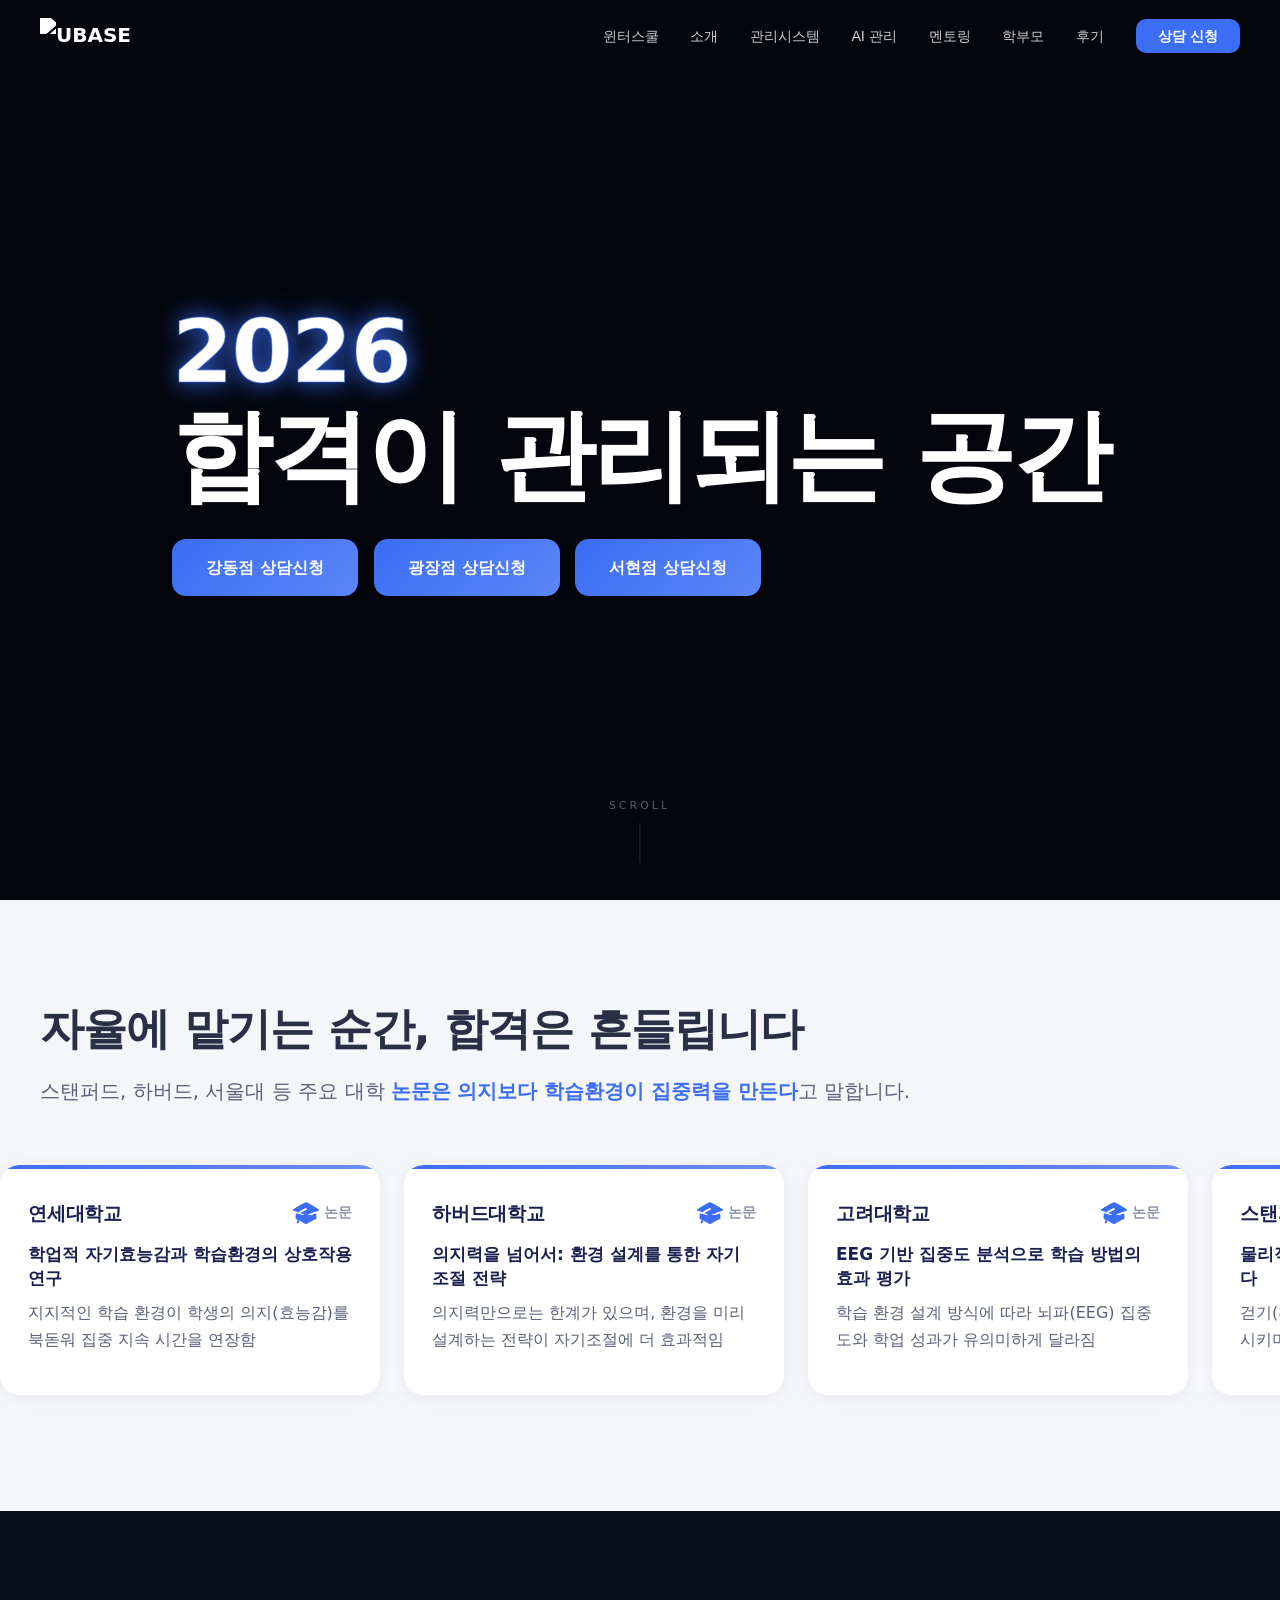
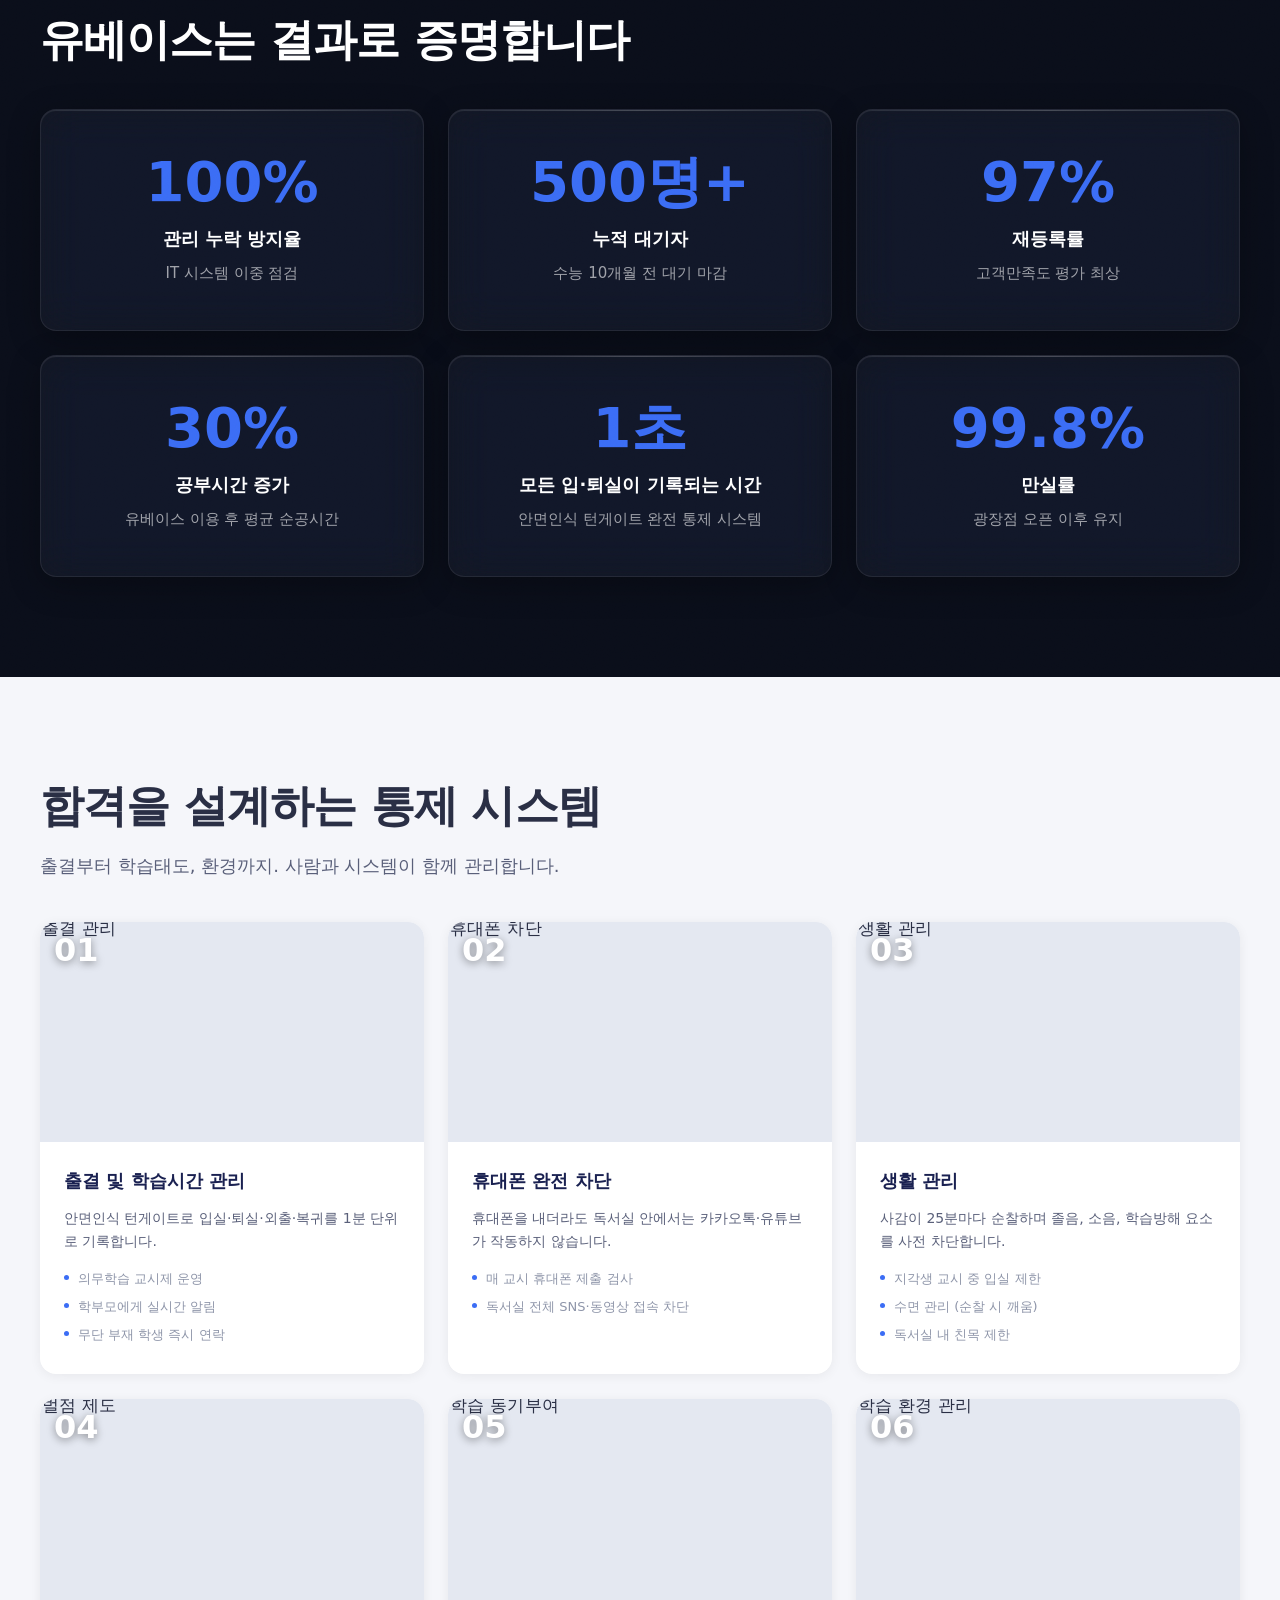
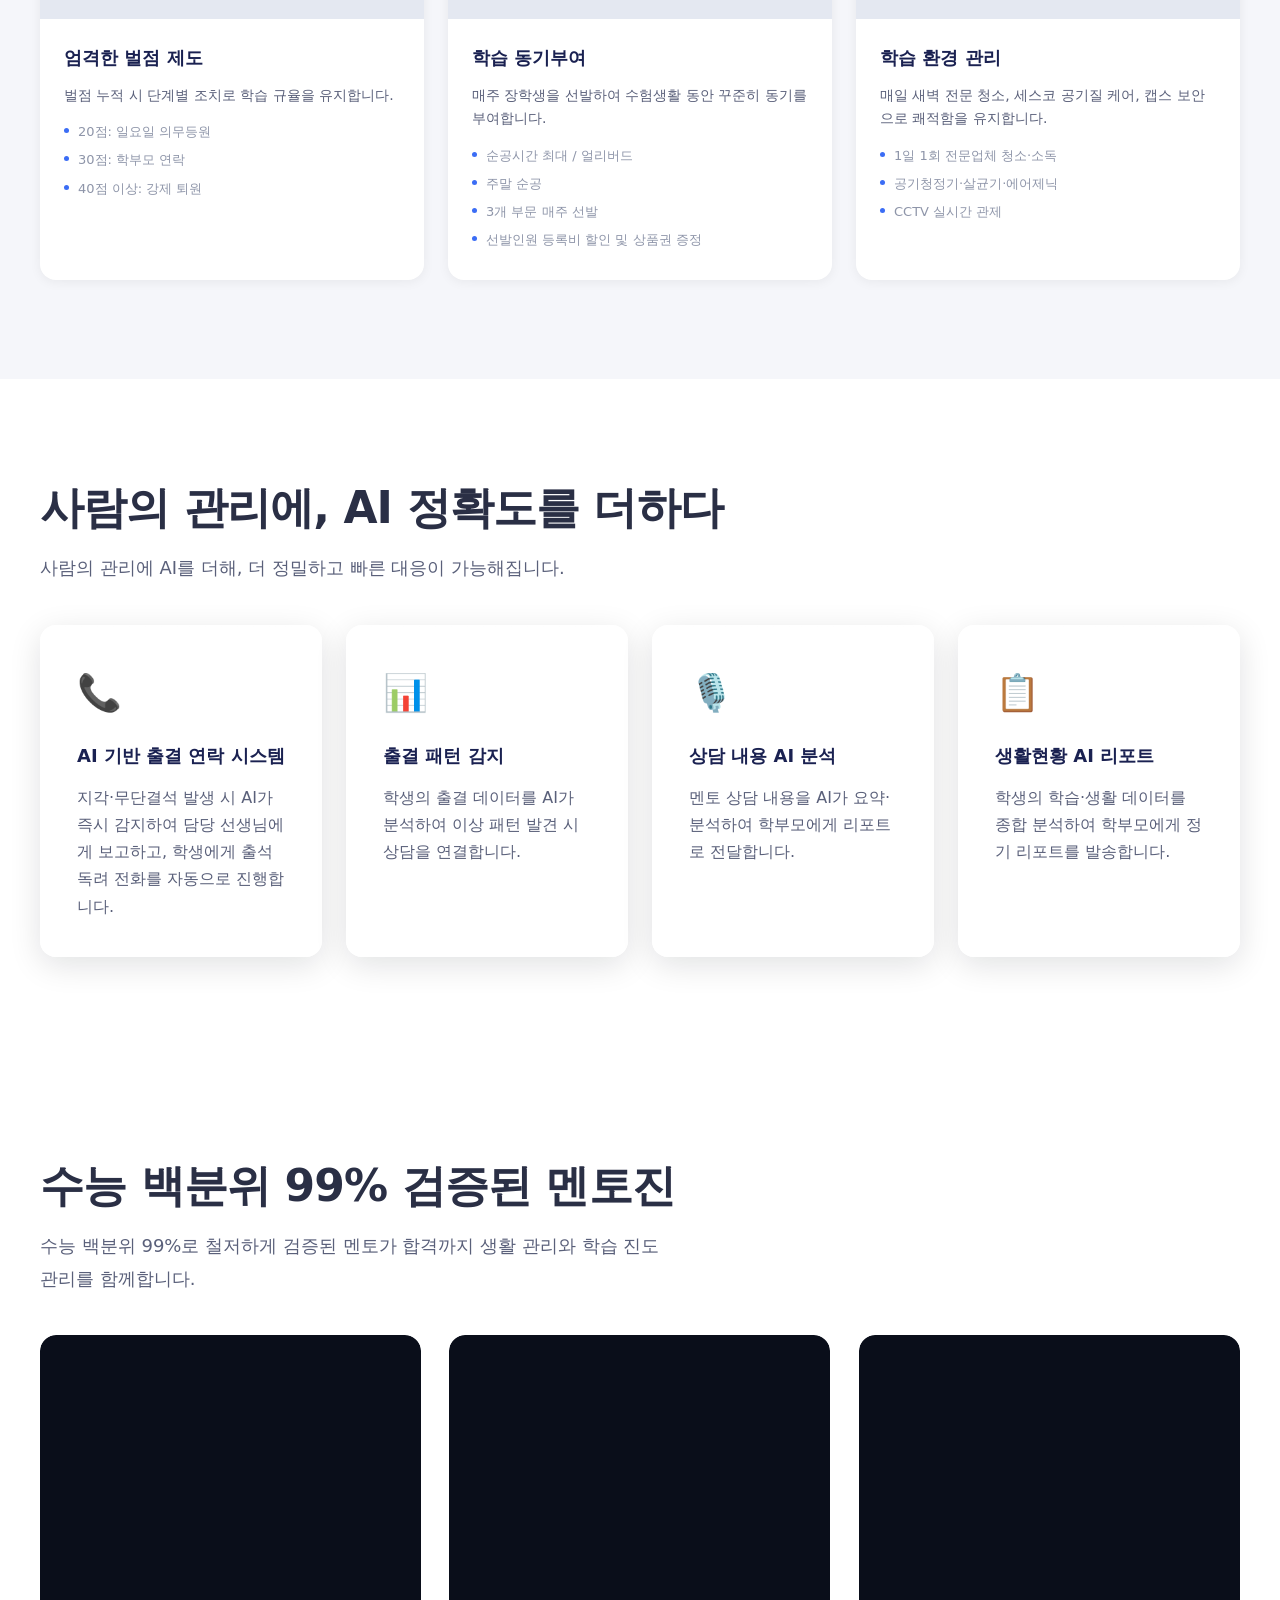
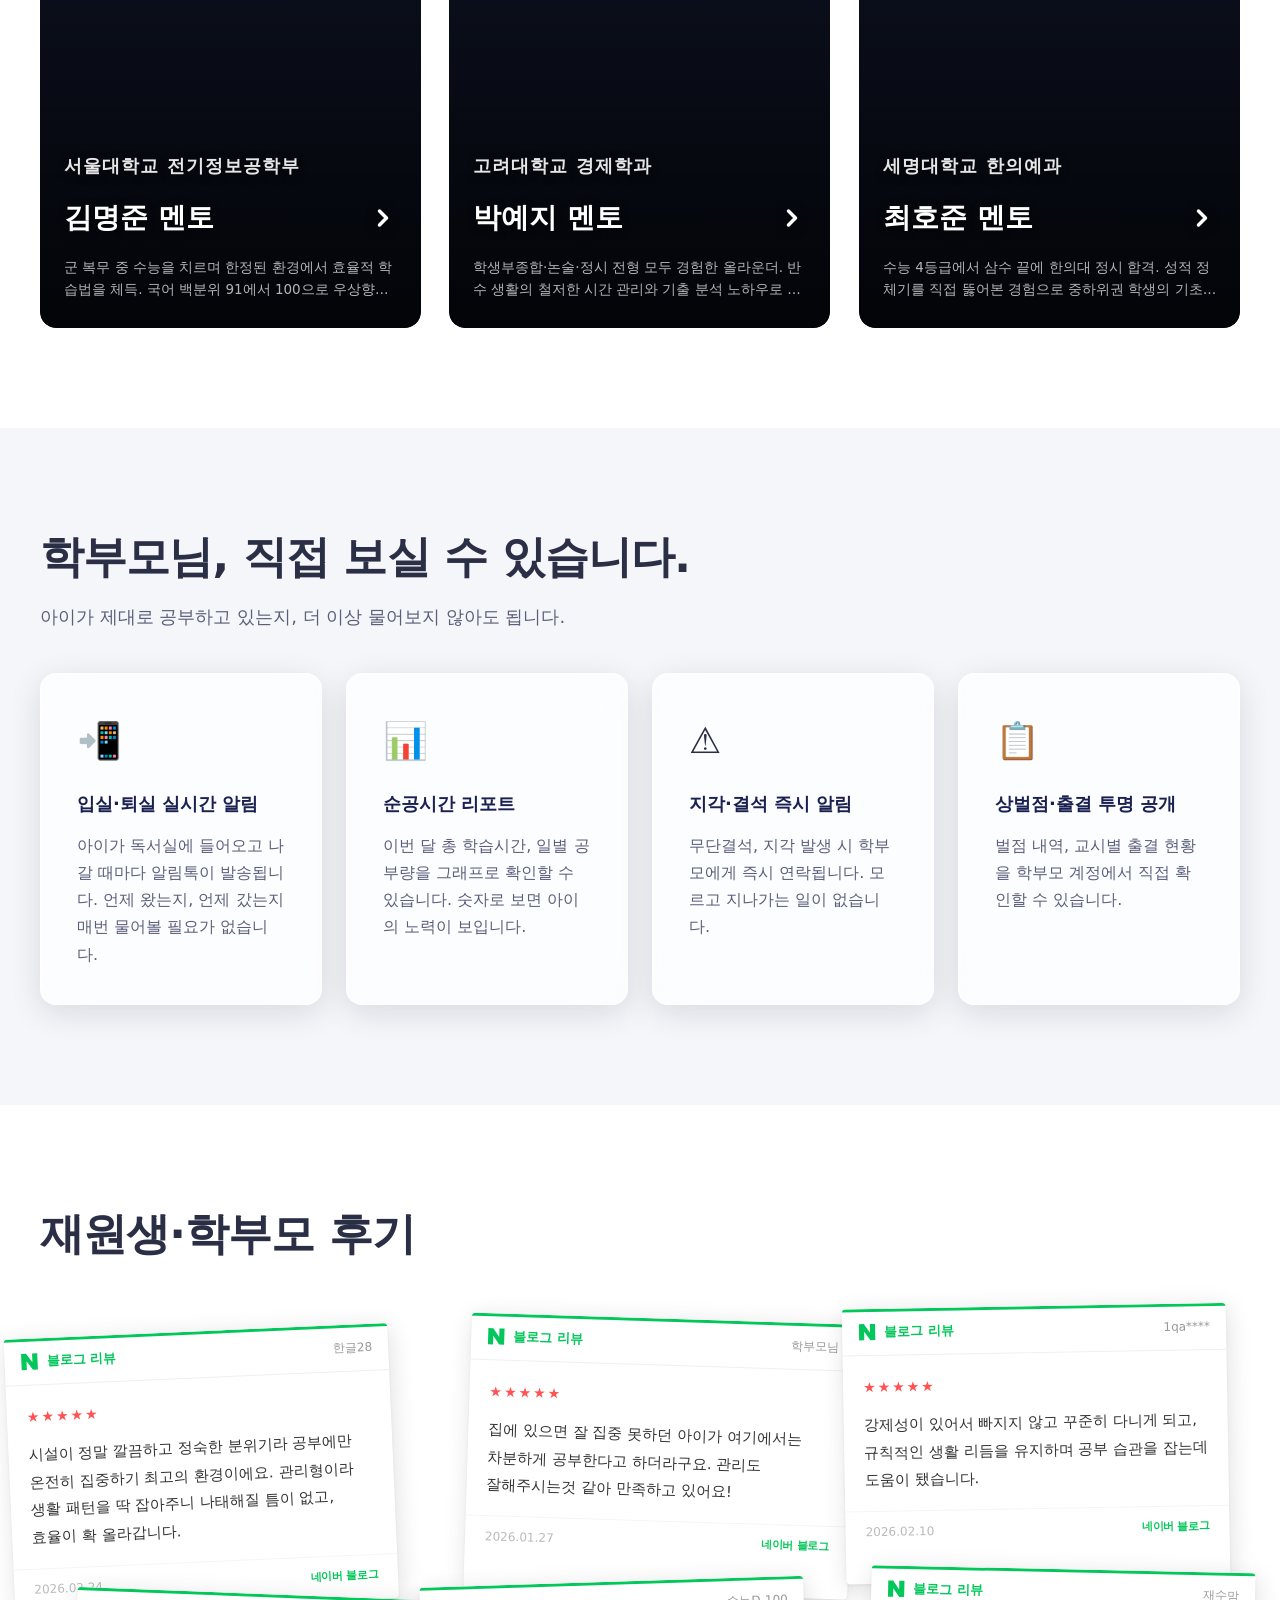
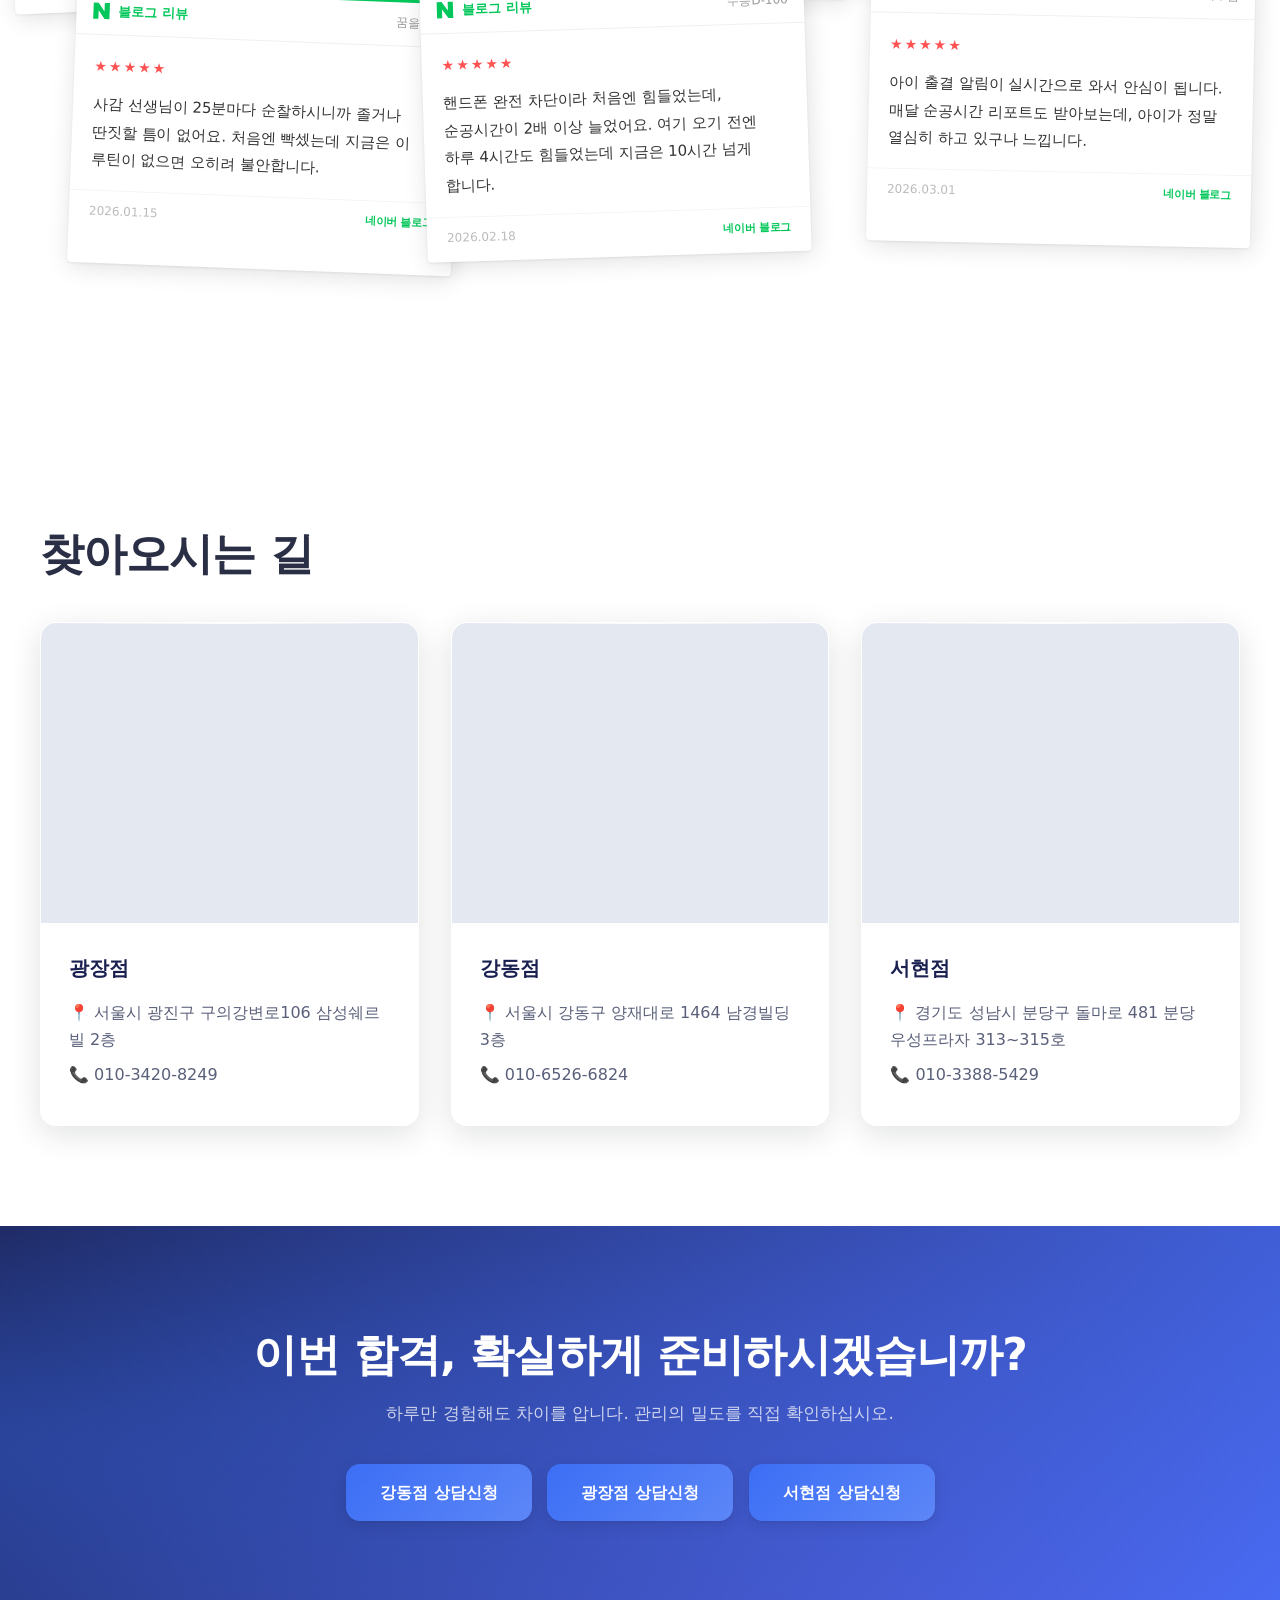
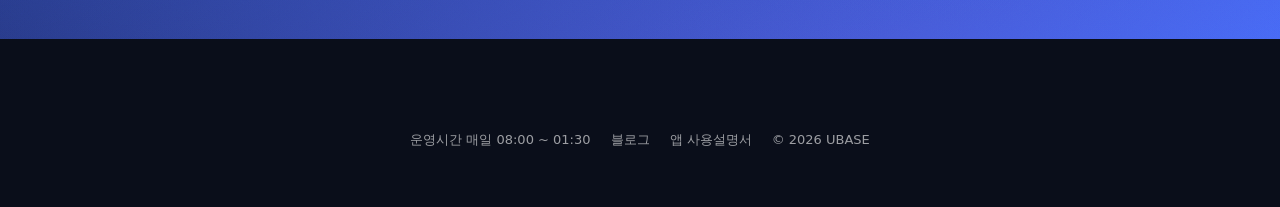
==== index.html @ d61ccde7 "feat(nav): 윈터스쿨 탭을 상단 메뉴·모바일 탭 맨 앞으로 이동 Co-Authored-By: Claude Opus 5.5 <noreply@anthropic.com>" ====
﻿<!DOCTYPE html>
<html lang="ko">
<head>
  <meta charset="UTF-8">
  <meta name="viewport" content="width=device-width, initial-scale=1.0">
  <title>유베이스 | 수험생 전문 관리형 독서실</title>
  <meta name="description" content="의지는 소모됩니다. 환경은 남습니다. 안면인식 출결, 휴대폰 제출 검사, IT 관리 시스템으로 철저하게 관리합니다.">
  <link rel="icon" type="image/svg+xml" href="favicon.svg">
  <link rel="stylesheet" as="style" crossorigin href="https://cdn.jsdelivr.net/gh/orioncactus/pretendard@v1.3.9/dist/web/variable/pretendardvariable-dynamic-subset.min.css" />
  <link rel="stylesheet" href="style.css?v=20260305a">
  <script type="text/javascript" src="https://oapi.map.naver.com/openapi/v3/maps.js?ncpKeyId=89ft0plwk0&submodules=geocoder"></script>
</head>
<body>

  <!-- NAVIGATION -->
  <nav class="nav" id="nav">
    <div class="nav-inner">
      <a href="#" class="nav-logo">
        <img src="https://storage.googleapis.com/download.ubaseai.com/homepage/logo/logo.png" alt="UBASE" class="nav-logo-img">
      </a>
      <ul class="nav-links" id="navLinks">
        <li><a href="/winter/">윈터스쿨</a></li>
        <li><a href="#about">소개</a></li>
        <li><a href="#system">관리시스템</a></li>
        <li><a href="#ai">AI 관리</a></li>
        <!-- <li><a href="#facility">시설</a></li> -->
        <li><a href="#mentoring">멘토링</a></li>
        <li><a href="#parent">학부모</a></li>
        <li><a href="#reviews">후기</a></li>
        <li><a href="#contact" class="nav-cta">상담 신청</a></li>
      </ul>
    </div>
  </nav>
  <!-- MOBILE TAB BAR -->
  <div class="mob-tab-bar" id="mobTabBar">
    <a href="/winter/">윈터스쿨</a>
    <a href="#about">소개</a>
    <a href="#system">관리시스템</a>
    <a href="#ai">AI관리</a>
    <a href="#facility">시설</a>
    <a href="#mentoring">멘토링</a>
    <a href="#parent">학부모</a>
    <a href="#reviews">후기</a>
    <a href="#contact" class="mob-tab-cta">상담신청</a>
  </div>

  <!-- HERO -->
  <section class="hero" id="hero">
    <video class="hero-video" autoplay muted loop playsinline>
      <source src="https://storage.googleapis.com/download.ubaseai.com/homepage/video/hero-bg.mp4" type="video/mp4">
    </video>
    <div class="hero-overlay"></div>
    <div class="hero-content">
      <div class="hero-year">2026</div>
      <h1><em>합격</em>이 관리되는 공간</h1>
      <div class="hero-actions">
        <a href="https://naver.me/xCtZ89pr" target="_blank" class="btn btn-primary btn-magnetic">강동점 상담신청</a>
        <a href="https://naver.me/5ISHvGVc" target="_blank" class="btn btn-primary btn-magnetic">광장점 상담신청</a>
        <a href="https://naver.me/xCjxDHiY" target="_blank" class="btn btn-primary btn-magnetic">서현점 상담신청</a>
      </div>
    </div>
    <div class="hero-scroll">SCROLL<div class="scroll-line"></div></div>
  </section>

  <!-- ABOUT -->
  <section class="section section-alt" id="about">
    <div class="container">
      <div class="reveal">
        <div class="s2-header">
          <h2 class="section-title">자율에 맡기는 순간, 합격은 흔들립니다</h2>
          <p class="s2-sub">스탠퍼드, 하버드, 서울대 등 주요 대학 <strong class="s2-highlight">논문은</strong> <strong class="s2-highlight">의지보다</strong> <strong class="s2-highlight">학습환경이 집중력을 만든다</strong>고 말합니다.</p>
        </div>
      </div>
    </div>
    <div class="slider-wrap">
      <div class="slider-track">
        <!-- SET 1: 한국↔미국 교차 -->
        <a class="rs-card" href="https://pubmed.ncbi.nlm.nih.gov/39155596/">
          <div class="rs-uni"><span class="rs-paper-badge"><svg xmlns="http://www.w3.org/2000/svg" viewBox="0 0 24 24" fill="currentColor"><path d="M11.7 2.805a.75.75 0 0 1 .6 0A60.65 60.65 0 0 1 22.83 8.72a.75.75 0 0 1-.231 1.337 49.948 49.948 0 0 0-9.902 3.912l-.003.002-.34.18a.75.75 0 0 1-.707 0A50.88 50.88 0 0 0 7.5 12.173v-.224c0-.131.067-.248.172-.311a54.615 54.615 0 0 1 4.653-2.52.75.75 0 0 0-.65-1.352 56.123 56.123 0 0 0-4.78 2.589 1.858 1.858 0 0 0-.859 1.228 49.803 49.803 0 0 0-4.634-1.527.75.75 0 0 1-.231-1.337A60.653 60.653 0 0 1 11.7 2.805Z"/><path d="M13.06 15.473a48.45 48.45 0 0 1 7.666-3.282c.134 1.414.22 2.843.255 4.284a.75.75 0 0 1-.46.711 47.87 47.87 0 0 0-8.105 4.342.75.75 0 0 1-.832 0 47.87 47.87 0 0 0-8.104-4.342.75.75 0 0 1-.461-.71c.035-1.442.121-2.87.255-4.286A48.4 48.4 0 0 1 13.06 15.473Z"/><path d="M6.303 14.105A60.573 60.573 0 0 1 12 13.488a60.573 60.573 0 0 1 5.696.617 50.286 50.286 0 0 1-5.696 2.756 50.286 50.286 0 0 1-5.697-2.756ZM6.75 15.75a.75.75 0 0 0-1.5 0v2.19a4.5 4.5 0 0 0-1.248 2.048.75.75 0 0 0 1.41.502 3 3 0 0 1 .838-1.302V15.75Z"/></svg><span class="rs-paper-badge-text">논문</span></span><span class="rs-uni-name">연세대학교</span></div>
          <div class="rs-headline">학업적 자기효능감과 학습환경의 상호작용 연구</div>
          <p class="rs-desc">지지적인 학습 환경이 학생의 의지(효능감)를 북돋워 집중 지속 시간을 연장함</p>
        </a>
        <a class="rs-card" href="https://pubmed.ncbi.nlm.nih.gov/30760176/">
          <div class="rs-uni"><span class="rs-paper-badge"><svg xmlns="http://www.w3.org/2000/svg" viewBox="0 0 24 24" fill="currentColor"><path d="M11.7 2.805a.75.75 0 0 1 .6 0A60.65 60.65 0 0 1 22.83 8.72a.75.75 0 0 1-.231 1.337 49.948 49.948 0 0 0-9.902 3.912l-.003.002-.34.18a.75.75 0 0 1-.707 0A50.88 50.88 0 0 0 7.5 12.173v-.224c0-.131.067-.248.172-.311a54.615 54.615 0 0 1 4.653-2.52.75.75 0 0 0-.65-1.352 56.123 56.123 0 0 0-4.78 2.589 1.858 1.858 0 0 0-.859 1.228 49.803 49.803 0 0 0-4.634-1.527.75.75 0 0 1-.231-1.337A60.653 60.653 0 0 1 11.7 2.805Z"/><path d="M13.06 15.473a48.45 48.45 0 0 1 7.666-3.282c.134 1.414.22 2.843.255 4.284a.75.75 0 0 1-.46.711 47.87 47.87 0 0 0-8.105 4.342.75.75 0 0 1-.832 0 47.87 47.87 0 0 0-8.104-4.342.75.75 0 0 1-.461-.71c.035-1.442.121-2.87.255-4.286A48.4 48.4 0 0 1 13.06 15.473Z"/><path d="M6.303 14.105A60.573 60.573 0 0 1 12 13.488a60.573 60.573 0 0 1 5.696.617 50.286 50.286 0 0 1-5.696 2.756 50.286 50.286 0 0 1-5.697-2.756ZM6.75 15.75a.75.75 0 0 0-1.5 0v2.19a4.5 4.5 0 0 0-1.248 2.048.75.75 0 0 0 1.41.502 3 3 0 0 1 .838-1.302V15.75Z"/></svg><span class="rs-paper-badge-text">논문</span></span><span class="rs-uni-name">하버드대학교</span></div>
          <div class="rs-headline">의지력을 넘어서: 환경 설계를 통한 자기조절 전략</div>
          <p class="rs-desc">의지력만으로는 한계가 있으며, 환경을 미리 설계하는 전략이 자기조절에 더 효과적임</p>
        </a>
        <a class="rs-card" href="https://ijesty.org/index.php/ijesty/article/view/1068">
          <div class="rs-uni"><span class="rs-paper-badge"><svg xmlns="http://www.w3.org/2000/svg" viewBox="0 0 24 24" fill="currentColor"><path d="M11.7 2.805a.75.75 0 0 1 .6 0A60.65 60.65 0 0 1 22.83 8.72a.75.75 0 0 1-.231 1.337 49.948 49.948 0 0 0-9.902 3.912l-.003.002-.34.18a.75.75 0 0 1-.707 0A50.88 50.88 0 0 0 7.5 12.173v-.224c0-.131.067-.248.172-.311a54.615 54.615 0 0 1 4.653-2.52.75.75 0 0 0-.65-1.352 56.123 56.123 0 0 0-4.78 2.589 1.858 1.858 0 0 0-.859 1.228 49.803 49.803 0 0 0-4.634-1.527.75.75 0 0 1-.231-1.337A60.653 60.653 0 0 1 11.7 2.805Z"/><path d="M13.06 15.473a48.45 48.45 0 0 1 7.666-3.282c.134 1.414.22 2.843.255 4.284a.75.75 0 0 1-.46.711 47.87 47.87 0 0 0-8.105 4.342.75.75 0 0 1-.832 0 47.87 47.87 0 0 0-8.104-4.342.75.75 0 0 1-.461-.71c.035-1.442.121-2.87.255-4.286A48.4 48.4 0 0 1 13.06 15.473Z"/><path d="M6.303 14.105A60.573 60.573 0 0 1 12 13.488a60.573 60.573 0 0 1 5.696.617 50.286 50.286 0 0 1-5.696 2.756 50.286 50.286 0 0 1-5.697-2.756ZM6.75 15.75a.75.75 0 0 0-1.5 0v2.19a4.5 4.5 0 0 0-1.248 2.048.75.75 0 0 0 1.41.502 3 3 0 0 1 .838-1.302V15.75Z"/></svg><span class="rs-paper-badge-text">논문</span></span><span class="rs-uni-name">고려대학교</span></div>
          <div class="rs-headline">EEG 기반 집중도 분석으로 학습 방법의 효과 평가</div>
          <p class="rs-desc">학습 환경 설계 방식에 따라 뇌파(EEG) 집중도와 학업 성과가 유의미하게 달라짐</p>
        </a>
        <a class="rs-card" href="https://pubmed.ncbi.nlm.nih.gov/24749966/">
          <div class="rs-uni"><span class="rs-paper-badge"><svg xmlns="http://www.w3.org/2000/svg" viewBox="0 0 24 24" fill="currentColor"><path d="M11.7 2.805a.75.75 0 0 1 .6 0A60.65 60.65 0 0 1 22.83 8.72a.75.75 0 0 1-.231 1.337 49.948 49.948 0 0 0-9.902 3.912l-.003.002-.34.18a.75.75 0 0 1-.707 0A50.88 50.88 0 0 0 7.5 12.173v-.224c0-.131.067-.248.172-.311a54.615 54.615 0 0 1 4.653-2.52.75.75 0 0 0-.65-1.352 56.123 56.123 0 0 0-4.78 2.589 1.858 1.858 0 0 0-.859 1.228 49.803 49.803 0 0 0-4.634-1.527.75.75 0 0 1-.231-1.337A60.653 60.653 0 0 1 11.7 2.805Z"/><path d="M13.06 15.473a48.45 48.45 0 0 1 7.666-3.282c.134 1.414.22 2.843.255 4.284a.75.75 0 0 1-.46.711 47.87 47.87 0 0 0-8.105 4.342.75.75 0 0 1-.832 0 47.87 47.87 0 0 0-8.104-4.342.75.75 0 0 1-.461-.71c.035-1.442.121-2.87.255-4.286A48.4 48.4 0 0 1 13.06 15.473Z"/><path d="M6.303 14.105A60.573 60.573 0 0 1 12 13.488a60.573 60.573 0 0 1 5.696.617 50.286 50.286 0 0 1-5.696 2.756 50.286 50.286 0 0 1-5.697-2.756ZM6.75 15.75a.75.75 0 0 0-1.5 0v2.19a4.5 4.5 0 0 0-1.248 2.048.75.75 0 0 0 1.41.502 3 3 0 0 1 .838-1.302V15.75Z"/></svg><span class="rs-paper-badge-text">논문</span></span><span class="rs-uni-name">스탠퍼드대학교</span></div>
          <div class="rs-headline">물리적 환경 변화가 창의적 사고력을 높인다</div>
          <p class="rs-desc">걷기(환경 변화)가 창의적 사고를 81% 향상시키며, 환경이 인지 수행에 직접 영향을 미침</p>
        </a>
        <a class="rs-card" href="https://link.springer.com/article/10.1007/BF03024926">
          <div class="rs-uni"><span class="rs-paper-badge"><svg xmlns="http://www.w3.org/2000/svg" viewBox="0 0 24 24" fill="currentColor"><path d="M11.7 2.805a.75.75 0 0 1 .6 0A60.65 60.65 0 0 1 22.83 8.72a.75.75 0 0 1-.231 1.337 49.948 49.948 0 0 0-9.902 3.912l-.003.002-.34.18a.75.75 0 0 1-.707 0A50.88 50.88 0 0 0 7.5 12.173v-.224c0-.131.067-.248.172-.311a54.615 54.615 0 0 1 4.653-2.52.75.75 0 0 0-.65-1.352 56.123 56.123 0 0 0-4.78 2.589 1.858 1.858 0 0 0-.859 1.228 49.803 49.803 0 0 0-4.634-1.527.75.75 0 0 1-.231-1.337A60.653 60.653 0 0 1 11.7 2.805Z"/><path d="M13.06 15.473a48.45 48.45 0 0 1 7.666-3.282c.134 1.414.22 2.843.255 4.284a.75.75 0 0 1-.46.711 47.87 47.87 0 0 0-8.105 4.342.75.75 0 0 1-.832 0 47.87 47.87 0 0 0-8.104-4.342.75.75 0 0 1-.461-.71c.035-1.442.121-2.87.255-4.286A48.4 48.4 0 0 1 13.06 15.473Z"/><path d="M6.303 14.105A60.573 60.573 0 0 1 12 13.488a60.573 60.573 0 0 1 5.696.617 50.286 50.286 0 0 1-5.696 2.756 50.286 50.286 0 0 1-5.697-2.756ZM6.75 15.75a.75.75 0 0 0-1.5 0v2.19a4.5 4.5 0 0 0-1.248 2.048.75.75 0 0 0 1.41.502 3 3 0 0 1 .838-1.302V15.75Z"/></svg><span class="rs-paper-badge-text">논문</span></span><span class="rs-uni-name">서울대학교</span></div>
          <div class="rs-headline">교실 환경 인식이 학업 성취도에 미치는 영향</div>
          <p class="rs-desc">교실 환경(응집력, 참여도 등)이 고등학생 1,012명의 학업 성취를 유의미하게 예측함</p>
        </a>
        <a class="rs-card" href="https://pubmed.ncbi.nlm.nih.gov/21228167/">
          <div class="rs-uni"><span class="rs-paper-badge"><svg xmlns="http://www.w3.org/2000/svg" viewBox="0 0 24 24" fill="currentColor"><path d="M11.7 2.805a.75.75 0 0 1 .6 0A60.65 60.65 0 0 1 22.83 8.72a.75.75 0 0 1-.231 1.337 49.948 49.948 0 0 0-9.902 3.912l-.003.002-.34.18a.75.75 0 0 1-.707 0A50.88 50.88 0 0 0 7.5 12.173v-.224c0-.131.067-.248.172-.311a54.615 54.615 0 0 1 4.653-2.52.75.75 0 0 0-.65-1.352 56.123 56.123 0 0 0-4.78 2.589 1.858 1.858 0 0 0-.859 1.228 49.803 49.803 0 0 0-4.634-1.527.75.75 0 0 1-.231-1.337A60.653 60.653 0 0 1 11.7 2.805Z"/><path d="M13.06 15.473a48.45 48.45 0 0 1 7.666-3.282c.134 1.414.22 2.843.255 4.284a.75.75 0 0 1-.46.711 47.87 47.87 0 0 0-8.105 4.342.75.75 0 0 1-.832 0 47.87 47.87 0 0 0-8.104-4.342.75.75 0 0 1-.461-.71c.035-1.442.121-2.87.255-4.286A48.4 48.4 0 0 1 13.06 15.473Z"/><path d="M6.303 14.105A60.573 60.573 0 0 1 12 13.488a60.573 60.573 0 0 1 5.696.617 50.286 50.286 0 0 1-5.696 2.756 50.286 50.286 0 0 1-5.697-2.756ZM6.75 15.75a.75.75 0 0 0-1.5 0v2.19a4.5 4.5 0 0 0-1.248 2.048.75.75 0 0 0 1.41.502 3 3 0 0 1 .838-1.302V15.75Z"/></svg><span class="rs-paper-badge-text">논문</span></span><span class="rs-uni-name">프린스턴대학교</span></div>
          <div class="rs-headline">시각적 무질서와 집중력</div>
          <p class="rs-desc">시각적 혼란(물건 배치 등)이 뇌의 처리 능력을 분산시켜 집중력과 성과를 저하시킴</p>
        </a>
        <a class="rs-card" href="https://pmc.ncbi.nlm.nih.gov/articles/PMC4736542/">
          <div class="rs-uni"><span class="rs-paper-badge"><svg xmlns="http://www.w3.org/2000/svg" viewBox="0 0 24 24" fill="currentColor"><path d="M11.7 2.805a.75.75 0 0 1 .6 0A60.65 60.65 0 0 1 22.83 8.72a.75.75 0 0 1-.231 1.337 49.948 49.948 0 0 0-9.902 3.912l-.003.002-.34.18a.75.75 0 0 1-.707 0A50.88 50.88 0 0 0 7.5 12.173v-.224c0-.131.067-.248.172-.311a54.615 54.615 0 0 1 4.653-2.52.75.75 0 0 0-.65-1.352 56.123 56.123 0 0 0-4.78 2.589 1.858 1.858 0 0 0-.859 1.228 49.803 49.803 0 0 0-4.634-1.527.75.75 0 0 1-.231-1.337A60.653 60.653 0 0 1 11.7 2.805Z"/><path d="M13.06 15.473a48.45 48.45 0 0 1 7.666-3.282c.134 1.414.22 2.843.255 4.284a.75.75 0 0 1-.46.711 47.87 47.87 0 0 0-8.105 4.342.75.75 0 0 1-.832 0 47.87 47.87 0 0 0-8.104-4.342.75.75 0 0 1-.461-.71c.035-1.442.121-2.87.255-4.286A48.4 48.4 0 0 1 13.06 15.473Z"/><path d="M6.303 14.105A60.573 60.573 0 0 1 12 13.488a60.573 60.573 0 0 1 5.696.617 50.286 50.286 0 0 1-5.696 2.756 50.286 50.286 0 0 1-5.697-2.756ZM6.75 15.75a.75.75 0 0 0-1.5 0v2.19a4.5 4.5 0 0 0-1.248 2.048.75.75 0 0 0 1.41.502 3 3 0 0 1 .838-1.302V15.75Z"/></svg><span class="rs-paper-badge-text">논문</span></span><span class="rs-uni-name">펜실베이니아대학교</span></div>
          <div class="rs-headline">끈기와 환경</div>
          <p class="rs-desc">의지(Grit)는 유혹이 제거된 '전략적 환경'에서 더 강력하게 발휘되어 성과로 연결됨</p>
        </a>
        <a class="rs-card" href="https://web.mit.edu/edtech/casestudies/pdf/teal1.pdf">
          <div class="rs-uni"><span class="rs-paper-badge"><svg xmlns="http://www.w3.org/2000/svg" viewBox="0 0 24 24" fill="currentColor"><path d="M11.7 2.805a.75.75 0 0 1 .6 0A60.65 60.65 0 0 1 22.83 8.72a.75.75 0 0 1-.231 1.337 49.948 49.948 0 0 0-9.902 3.912l-.003.002-.34.18a.75.75 0 0 1-.707 0A50.88 50.88 0 0 0 7.5 12.173v-.224c0-.131.067-.248.172-.311a54.615 54.615 0 0 1 4.653-2.52.75.75 0 0 0-.65-1.352 56.123 56.123 0 0 0-4.78 2.589 1.858 1.858 0 0 0-.859 1.228 49.803 49.803 0 0 0-4.634-1.527.75.75 0 0 1-.231-1.337A60.653 60.653 0 0 1 11.7 2.805Z"/><path d="M13.06 15.473a48.45 48.45 0 0 1 7.666-3.282c.134 1.414.22 2.843.255 4.284a.75.75 0 0 1-.46.711 47.87 47.87 0 0 0-8.105 4.342.75.75 0 0 1-.832 0 47.87 47.87 0 0 0-8.104-4.342.75.75 0 0 1-.461-.71c.035-1.442.121-2.87.255-4.286A48.4 48.4 0 0 1 13.06 15.473Z"/><path d="M6.303 14.105A60.573 60.573 0 0 1 12 13.488a60.573 60.573 0 0 1 5.696.617 50.286 50.286 0 0 1-5.696 2.756 50.286 50.286 0 0 1-5.697-2.756ZM6.75 15.75a.75.75 0 0 0-1.5 0v2.19a4.5 4.5 0 0 0-1.248 2.048.75.75 0 0 0 1.41.502 3 3 0 0 1 .838-1.302V15.75Z"/></svg><span class="rs-paper-badge-text">논문</span></span><span class="rs-uni-name">MIT</span></div>
          <div class="rs-headline">능동적 학습 환경(TEAL) 설계가 이해도를 높인다</div>
          <p class="rs-desc">강의식 교실을 소그룹 상호작용 교실로 재설계한 결과, 이해도 향상 및 낙제율 50% 감소</p>
        </a>
        <a class="rs-card" href="https://poorvucenter.yale.edu/teaching/teaching-resource-library/active-learning">
          <div class="rs-uni"><span class="rs-paper-badge"><svg xmlns="http://www.w3.org/2000/svg" viewBox="0 0 24 24" fill="currentColor"><path d="M11.7 2.805a.75.75 0 0 1 .6 0A60.65 60.65 0 0 1 22.83 8.72a.75.75 0 0 1-.231 1.337 49.948 49.948 0 0 0-9.902 3.912l-.003.002-.34.18a.75.75 0 0 1-.707 0A50.88 50.88 0 0 0 7.5 12.173v-.224c0-.131.067-.248.172-.311a54.615 54.615 0 0 1 4.653-2.52.75.75 0 0 0-.65-1.352 56.123 56.123 0 0 0-4.78 2.589 1.858 1.858 0 0 0-.859 1.228 49.803 49.803 0 0 0-4.634-1.527.75.75 0 0 1-.231-1.337A60.653 60.653 0 0 1 11.7 2.805Z"/><path d="M13.06 15.473a48.45 48.45 0 0 1 7.666-3.282c.134 1.414.22 2.843.255 4.284a.75.75 0 0 1-.46.711 47.87 47.87 0 0 0-8.105 4.342.75.75 0 0 1-.832 0 47.87 47.87 0 0 0-8.104-4.342.75.75 0 0 1-.461-.71c.035-1.442.121-2.87.255-4.286A48.4 48.4 0 0 1 13.06 15.473Z"/><path d="M6.303 14.105A60.573 60.573 0 0 1 12 13.488a60.573 60.573 0 0 1 5.696.617 50.286 50.286 0 0 1-5.696 2.756 50.286 50.286 0 0 1-5.697-2.756ZM6.75 15.75a.75.75 0 0 0-1.5 0v2.19a4.5 4.5 0 0 0-1.248 2.048.75.75 0 0 0 1.41.502 3 3 0 0 1 .838-1.302V15.75Z"/></svg><span class="rs-paper-badge-text">논문</span></span><span class="rs-uni-name">예일대학교</span></div>
          <div class="rs-headline">능동적 학습과 교실 환경</div>
          <p class="rs-desc">능동적 학습을 유도하는 환경 설정이 학생 참여도와 성적 격차 해소에 기여함</p>
        </a>
        <a class="rs-card" href="https://ctl.columbia.edu/resources-and-technology/resources/high-trust-low-stress/">
          <div class="rs-uni"><span class="rs-paper-badge"><svg xmlns="http://www.w3.org/2000/svg" viewBox="0 0 24 24" fill="currentColor"><path d="M11.7 2.805a.75.75 0 0 1 .6 0A60.65 60.65 0 0 1 22.83 8.72a.75.75 0 0 1-.231 1.337 49.948 49.948 0 0 0-9.902 3.912l-.003.002-.34.18a.75.75 0 0 1-.707 0A50.88 50.88 0 0 0 7.5 12.173v-.224c0-.131.067-.248.172-.311a54.615 54.615 0 0 1 4.653-2.52.75.75 0 0 0-.65-1.352 56.123 56.123 0 0 0-4.78 2.589 1.858 1.858 0 0 0-.859 1.228 49.803 49.803 0 0 0-4.634-1.527.75.75 0 0 1-.231-1.337A60.653 60.653 0 0 1 11.7 2.805Z"/><path d="M13.06 15.473a48.45 48.45 0 0 1 7.666-3.282c.134 1.414.22 2.843.255 4.284a.75.75 0 0 1-.46.711 47.87 47.87 0 0 0-8.105 4.342.75.75 0 0 1-.832 0 47.87 47.87 0 0 0-8.104-4.342.75.75 0 0 1-.461-.71c.035-1.442.121-2.87.255-4.286A48.4 48.4 0 0 1 13.06 15.473Z"/><path d="M6.303 14.105A60.573 60.573 0 0 1 12 13.488a60.573 60.573 0 0 1 5.696.617 50.286 50.286 0 0 1-5.696 2.756 50.286 50.286 0 0 1-5.697-2.756ZM6.75 15.75a.75.75 0 0 0-1.5 0v2.19a4.5 4.5 0 0 0-1.248 2.048.75.75 0 0 0 1.41.502 3 3 0 0 1 .838-1.302V15.75Z"/></svg><span class="rs-paper-badge-text">논문</span></span><span class="rs-uni-name">콜럼비아대학교</span></div>
          <div class="rs-headline">고신뢰·저스트레스 환경 조성</div>
          <p class="rs-desc">높은 신뢰와 낮은 스트레스 환경이 학생의 심리적 의지를 높여 학업 성공을 이끔</p>
        </a>
        <!-- SET 2 (무한 루프용 — 다른 순서) -->
        <a class="rs-card" href="https://pubmed.ncbi.nlm.nih.gov/30760176/">
          <div class="rs-uni"><span class="rs-paper-badge"><svg xmlns="http://www.w3.org/2000/svg" viewBox="0 0 24 24" fill="currentColor"><path d="M11.7 2.805a.75.75 0 0 1 .6 0A60.65 60.65 0 0 1 22.83 8.72a.75.75 0 0 1-.231 1.337 49.948 49.948 0 0 0-9.902 3.912l-.003.002-.34.18a.75.75 0 0 1-.707 0A50.88 50.88 0 0 0 7.5 12.173v-.224c0-.131.067-.248.172-.311a54.615 54.615 0 0 1 4.653-2.52.75.75 0 0 0-.65-1.352 56.123 56.123 0 0 0-4.78 2.589 1.858 1.858 0 0 0-.859 1.228 49.803 49.803 0 0 0-4.634-1.527.75.75 0 0 1-.231-1.337A60.653 60.653 0 0 1 11.7 2.805Z"/><path d="M13.06 15.473a48.45 48.45 0 0 1 7.666-3.282c.134 1.414.22 2.843.255 4.284a.75.75 0 0 1-.46.711 47.87 47.87 0 0 0-8.105 4.342.75.75 0 0 1-.832 0 47.87 47.87 0 0 0-8.104-4.342.75.75 0 0 1-.461-.71c.035-1.442.121-2.87.255-4.286A48.4 48.4 0 0 1 13.06 15.473Z"/><path d="M6.303 14.105A60.573 60.573 0 0 1 12 13.488a60.573 60.573 0 0 1 5.696.617 50.286 50.286 0 0 1-5.696 2.756 50.286 50.286 0 0 1-5.697-2.756ZM6.75 15.75a.75.75 0 0 0-1.5 0v2.19a4.5 4.5 0 0 0-1.248 2.048.75.75 0 0 0 1.41.502 3 3 0 0 1 .838-1.302V15.75Z"/></svg><span class="rs-paper-badge-text">논문</span></span><span class="rs-uni-name">하버드대학교</span></div>
          <div class="rs-headline">의지력을 넘어서: 환경 설계를 통한 자기조절 전략</div>
          <p class="rs-desc">의지력만으로는 한계가 있으며, 환경을 미리 설계하는 전략이 자기조절에 더 효과적임</p>
        </a>
        <a class="rs-card" href="https://ijesty.org/index.php/ijesty/article/view/1068">
          <div class="rs-uni"><span class="rs-paper-badge"><svg xmlns="http://www.w3.org/2000/svg" viewBox="0 0 24 24" fill="currentColor"><path d="M11.7 2.805a.75.75 0 0 1 .6 0A60.65 60.65 0 0 1 22.83 8.72a.75.75 0 0 1-.231 1.337 49.948 49.948 0 0 0-9.902 3.912l-.003.002-.34.18a.75.75 0 0 1-.707 0A50.88 50.88 0 0 0 7.5 12.173v-.224c0-.131.067-.248.172-.311a54.615 54.615 0 0 1 4.653-2.52.75.75 0 0 0-.65-1.352 56.123 56.123 0 0 0-4.78 2.589 1.858 1.858 0 0 0-.859 1.228 49.803 49.803 0 0 0-4.634-1.527.75.75 0 0 1-.231-1.337A60.653 60.653 0 0 1 11.7 2.805Z"/><path d="M13.06 15.473a48.45 48.45 0 0 1 7.666-3.282c.134 1.414.22 2.843.255 4.284a.75.75 0 0 1-.46.711 47.87 47.87 0 0 0-8.105 4.342.75.75 0 0 1-.832 0 47.87 47.87 0 0 0-8.104-4.342.75.75 0 0 1-.461-.71c.035-1.442.121-2.87.255-4.286A48.4 48.4 0 0 1 13.06 15.473Z"/><path d="M6.303 14.105A60.573 60.573 0 0 1 12 13.488a60.573 60.573 0 0 1 5.696.617 50.286 50.286 0 0 1-5.696 2.756 50.286 50.286 0 0 1-5.697-2.756ZM6.75 15.75a.75.75 0 0 0-1.5 0v2.19a4.5 4.5 0 0 0-1.248 2.048.75.75 0 0 0 1.41.502 3 3 0 0 1 .838-1.302V15.75Z"/></svg><span class="rs-paper-badge-text">논문</span></span><span class="rs-uni-name">고려대학교</span></div>
          <div class="rs-headline">EEG 기반 집중도 분석으로 학습 방법의 효과 평가</div>
          <p class="rs-desc">학습 환경 설계 방식에 따라 뇌파(EEG) 집중도와 학업 성과가 유의미하게 달라짐</p>
        </a>
        <a class="rs-card" href="https://pubmed.ncbi.nlm.nih.gov/24749966/">
          <div class="rs-uni"><span class="rs-paper-badge"><svg xmlns="http://www.w3.org/2000/svg" viewBox="0 0 24 24" fill="currentColor"><path d="M11.7 2.805a.75.75 0 0 1 .6 0A60.65 60.65 0 0 1 22.83 8.72a.75.75 0 0 1-.231 1.337 49.948 49.948 0 0 0-9.902 3.912l-.003.002-.34.18a.75.75 0 0 1-.707 0A50.88 50.88 0 0 0 7.5 12.173v-.224c0-.131.067-.248.172-.311a54.615 54.615 0 0 1 4.653-2.52.75.75 0 0 0-.65-1.352 56.123 56.123 0 0 0-4.78 2.589 1.858 1.858 0 0 0-.859 1.228 49.803 49.803 0 0 0-4.634-1.527.75.75 0 0 1-.231-1.337A60.653 60.653 0 0 1 11.7 2.805Z"/><path d="M13.06 15.473a48.45 48.45 0 0 1 7.666-3.282c.134 1.414.22 2.843.255 4.284a.75.75 0 0 1-.46.711 47.87 47.87 0 0 0-8.105 4.342.75.75 0 0 1-.832 0 47.87 47.87 0 0 0-8.104-4.342.75.75 0 0 1-.461-.71c.035-1.442.121-2.87.255-4.286A48.4 48.4 0 0 1 13.06 15.473Z"/><path d="M6.303 14.105A60.573 60.573 0 0 1 12 13.488a60.573 60.573 0 0 1 5.696.617 50.286 50.286 0 0 1-5.696 2.756 50.286 50.286 0 0 1-5.697-2.756ZM6.75 15.75a.75.75 0 0 0-1.5 0v2.19a4.5 4.5 0 0 0-1.248 2.048.75.75 0 0 0 1.41.502 3 3 0 0 1 .838-1.302V15.75Z"/></svg><span class="rs-paper-badge-text">논문</span></span><span class="rs-uni-name">스탠퍼드대학교</span></div>
          <div class="rs-headline">물리적 환경 변화가 창의적 사고력을 높인다</div>
          <p class="rs-desc">걷기(환경 변화)가 창의적 사고를 81% 향상시키며, 환경이 인지 수행에 직접 영향을 미침</p>
        </a>
        <a class="rs-card" href="https://pubmed.ncbi.nlm.nih.gov/39155596/">
          <div class="rs-uni"><span class="rs-paper-badge"><svg xmlns="http://www.w3.org/2000/svg" viewBox="0 0 24 24" fill="currentColor"><path d="M11.7 2.805a.75.75 0 0 1 .6 0A60.65 60.65 0 0 1 22.83 8.72a.75.75 0 0 1-.231 1.337 49.948 49.948 0 0 0-9.902 3.912l-.003.002-.34.18a.75.75 0 0 1-.707 0A50.88 50.88 0 0 0 7.5 12.173v-.224c0-.131.067-.248.172-.311a54.615 54.615 0 0 1 4.653-2.52.75.75 0 0 0-.65-1.352 56.123 56.123 0 0 0-4.78 2.589 1.858 1.858 0 0 0-.859 1.228 49.803 49.803 0 0 0-4.634-1.527.75.75 0 0 1-.231-1.337A60.653 60.653 0 0 1 11.7 2.805Z"/><path d="M13.06 15.473a48.45 48.45 0 0 1 7.666-3.282c.134 1.414.22 2.843.255 4.284a.75.75 0 0 1-.46.711 47.87 47.87 0 0 0-8.105 4.342.75.75 0 0 1-.832 0 47.87 47.87 0 0 0-8.104-4.342.75.75 0 0 1-.461-.71c.035-1.442.121-2.87.255-4.286A48.4 48.4 0 0 1 13.06 15.473Z"/><path d="M6.303 14.105A60.573 60.573 0 0 1 12 13.488a60.573 60.573 0 0 1 5.696.617 50.286 50.286 0 0 1-5.696 2.756 50.286 50.286 0 0 1-5.697-2.756ZM6.75 15.75a.75.75 0 0 0-1.5 0v2.19a4.5 4.5 0 0 0-1.248 2.048.75.75 0 0 0 1.41.502 3 3 0 0 1 .838-1.302V15.75Z"/></svg><span class="rs-paper-badge-text">논문</span></span><span class="rs-uni-name">연세대학교</span></div>
          <div class="rs-headline">학업적 자기효능감과 학습환경의 상호작용 연구</div>
          <p class="rs-desc">지지적인 학습 환경이 학생의 의지(효능감)를 북돋워 집중 지속 시간을 연장함</p>
        </a>
        <a class="rs-card" href="https://web.mit.edu/edtech/casestudies/pdf/teal1.pdf">
          <div class="rs-uni"><span class="rs-paper-badge"><svg xmlns="http://www.w3.org/2000/svg" viewBox="0 0 24 24" fill="currentColor"><path d="M11.7 2.805a.75.75 0 0 1 .6 0A60.65 60.65 0 0 1 22.83 8.72a.75.75 0 0 1-.231 1.337 49.948 49.948 0 0 0-9.902 3.912l-.003.002-.34.18a.75.75 0 0 1-.707 0A50.88 50.88 0 0 0 7.5 12.173v-.224c0-.131.067-.248.172-.311a54.615 54.615 0 0 1 4.653-2.52.75.75 0 0 0-.65-1.352 56.123 56.123 0 0 0-4.78 2.589 1.858 1.858 0 0 0-.859 1.228 49.803 49.803 0 0 0-4.634-1.527.75.75 0 0 1-.231-1.337A60.653 60.653 0 0 1 11.7 2.805Z"/><path d="M13.06 15.473a48.45 48.45 0 0 1 7.666-3.282c.134 1.414.22 2.843.255 4.284a.75.75 0 0 1-.46.711 47.87 47.87 0 0 0-8.105 4.342.75.75 0 0 1-.832 0 47.87 47.87 0 0 0-8.104-4.342.75.75 0 0 1-.461-.71c.035-1.442.121-2.87.255-4.286A48.4 48.4 0 0 1 13.06 15.473Z"/><path d="M6.303 14.105A60.573 60.573 0 0 1 12 13.488a60.573 60.573 0 0 1 5.696.617 50.286 50.286 0 0 1-5.696 2.756 50.286 50.286 0 0 1-5.697-2.756ZM6.75 15.75a.75.75 0 0 0-1.5 0v2.19a4.5 4.5 0 0 0-1.248 2.048.75.75 0 0 0 1.41.502 3 3 0 0 1 .838-1.302V15.75Z"/></svg><span class="rs-paper-badge-text">논문</span></span><span class="rs-uni-name">MIT</span></div>
          <div class="rs-headline">능동적 학습 환경(TEAL) 설계가 이해도를 높인다</div>
          <p class="rs-desc">강의식 교실을 소그룹 상호작용 교실로 재설계한 결과, 이해도 향상 및 낙제율 50% 감소</p>
        </a>
        <a class="rs-card" href="https://link.springer.com/article/10.1007/BF03024926">
          <div class="rs-uni"><span class="rs-paper-badge"><svg xmlns="http://www.w3.org/2000/svg" viewBox="0 0 24 24" fill="currentColor"><path d="M11.7 2.805a.75.75 0 0 1 .6 0A60.65 60.65 0 0 1 22.83 8.72a.75.75 0 0 1-.231 1.337 49.948 49.948 0 0 0-9.902 3.912l-.003.002-.34.18a.75.75 0 0 1-.707 0A50.88 50.88 0 0 0 7.5 12.173v-.224c0-.131.067-.248.172-.311a54.615 54.615 0 0 1 4.653-2.52.75.75 0 0 0-.65-1.352 56.123 56.123 0 0 0-4.78 2.589 1.858 1.858 0 0 0-.859 1.228 49.803 49.803 0 0 0-4.634-1.527.75.75 0 0 1-.231-1.337A60.653 60.653 0 0 1 11.7 2.805Z"/><path d="M13.06 15.473a48.45 48.45 0 0 1 7.666-3.282c.134 1.414.22 2.843.255 4.284a.75.75 0 0 1-.46.711 47.87 47.87 0 0 0-8.105 4.342.75.75 0 0 1-.832 0 47.87 47.87 0 0 0-8.104-4.342.75.75 0 0 1-.461-.71c.035-1.442.121-2.87.255-4.286A48.4 48.4 0 0 1 13.06 15.473Z"/><path d="M6.303 14.105A60.573 60.573 0 0 1 12 13.488a60.573 60.573 0 0 1 5.696.617 50.286 50.286 0 0 1-5.696 2.756 50.286 50.286 0 0 1-5.697-2.756ZM6.75 15.75a.75.75 0 0 0-1.5 0v2.19a4.5 4.5 0 0 0-1.248 2.048.75.75 0 0 0 1.41.502 3 3 0 0 1 .838-1.302V15.75Z"/></svg><span class="rs-paper-badge-text">논문</span></span><span class="rs-uni-name">서울대학교</span></div>
          <div class="rs-headline">교실 환경 인식이 학업 성취도에 미치는 영향</div>
          <p class="rs-desc">교실 환경(응집력, 참여도 등)이 고등학생 1,012명의 학업 성취를 유의미하게 예측함</p>
        </a>
        <a class="rs-card" href="https://ctl.columbia.edu/resources-and-technology/resources/high-trust-low-stress/">
          <div class="rs-uni"><span class="rs-paper-badge"><svg xmlns="http://www.w3.org/2000/svg" viewBox="0 0 24 24" fill="currentColor"><path d="M11.7 2.805a.75.75 0 0 1 .6 0A60.65 60.65 0 0 1 22.83 8.72a.75.75 0 0 1-.231 1.337 49.948 49.948 0 0 0-9.902 3.912l-.003.002-.34.18a.75.75 0 0 1-.707 0A50.88 50.88 0 0 0 7.5 12.173v-.224c0-.131.067-.248.172-.311a54.615 54.615 0 0 1 4.653-2.52.75.75 0 0 0-.65-1.352 56.123 56.123 0 0 0-4.78 2.589 1.858 1.858 0 0 0-.859 1.228 49.803 49.803 0 0 0-4.634-1.527.75.75 0 0 1-.231-1.337A60.653 60.653 0 0 1 11.7 2.805Z"/><path d="M13.06 15.473a48.45 48.45 0 0 1 7.666-3.282c.134 1.414.22 2.843.255 4.284a.75.75 0 0 1-.46.711 47.87 47.87 0 0 0-8.105 4.342.75.75 0 0 1-.832 0 47.87 47.87 0 0 0-8.104-4.342.75.75 0 0 1-.461-.71c.035-1.442.121-2.87.255-4.286A48.4 48.4 0 0 1 13.06 15.473Z"/><path d="M6.303 14.105A60.573 60.573 0 0 1 12 13.488a60.573 60.573 0 0 1 5.696.617 50.286 50.286 0 0 1-5.696 2.756 50.286 50.286 0 0 1-5.697-2.756ZM6.75 15.75a.75.75 0 0 0-1.5 0v2.19a4.5 4.5 0 0 0-1.248 2.048.75.75 0 0 0 1.41.502 3 3 0 0 1 .838-1.302V15.75Z"/></svg><span class="rs-paper-badge-text">논문</span></span><span class="rs-uni-name">콜럼비아대학교</span></div>
          <div class="rs-headline">고신뢰·저스트레스 환경 조성</div>
          <p class="rs-desc">높은 신뢰와 낮은 스트레스 환경이 학생의 심리적 의지를 높여 학업 성공을 이끔</p>
        </a>
        <a class="rs-card" href="https://pmc.ncbi.nlm.nih.gov/articles/PMC4736542/">
          <div class="rs-uni"><span class="rs-paper-badge"><svg xmlns="http://www.w3.org/2000/svg" viewBox="0 0 24 24" fill="currentColor"><path d="M11.7 2.805a.75.75 0 0 1 .6 0A60.65 60.65 0 0 1 22.83 8.72a.75.75 0 0 1-.231 1.337 49.948 49.948 0 0 0-9.902 3.912l-.003.002-.34.18a.75.75 0 0 1-.707 0A50.88 50.88 0 0 0 7.5 12.173v-.224c0-.131.067-.248.172-.311a54.615 54.615 0 0 1 4.653-2.52.75.75 0 0 0-.65-1.352 56.123 56.123 0 0 0-4.78 2.589 1.858 1.858 0 0 0-.859 1.228 49.803 49.803 0 0 0-4.634-1.527.75.75 0 0 1-.231-1.337A60.653 60.653 0 0 1 11.7 2.805Z"/><path d="M13.06 15.473a48.45 48.45 0 0 1 7.666-3.282c.134 1.414.22 2.843.255 4.284a.75.75 0 0 1-.46.711 47.87 47.87 0 0 0-8.105 4.342.75.75 0 0 1-.832 0 47.87 47.87 0 0 0-8.104-4.342.75.75 0 0 1-.461-.71c.035-1.442.121-2.87.255-4.286A48.4 48.4 0 0 1 13.06 15.473Z"/><path d="M6.303 14.105A60.573 60.573 0 0 1 12 13.488a60.573 60.573 0 0 1 5.696.617 50.286 50.286 0 0 1-5.696 2.756 50.286 50.286 0 0 1-5.697-2.756ZM6.75 15.75a.75.75 0 0 0-1.5 0v2.19a4.5 4.5 0 0 0-1.248 2.048.75.75 0 0 0 1.41.502 3 3 0 0 1 .838-1.302V15.75Z"/></svg><span class="rs-paper-badge-text">논문</span></span><span class="rs-uni-name">펜실베이니아대학교</span></div>
          <div class="rs-headline">끈기와 환경</div>
          <p class="rs-desc">의지(Grit)는 유혹이 제거된 '전략적 환경'에서 더 강력하게 발휘되어 성과로 연결됨</p>
        </a>
        <a class="rs-card" href="https://pubmed.ncbi.nlm.nih.gov/21228167/">
          <div class="rs-uni"><span class="rs-paper-badge"><svg xmlns="http://www.w3.org/2000/svg" viewBox="0 0 24 24" fill="currentColor"><path d="M11.7 2.805a.75.75 0 0 1 .6 0A60.65 60.65 0 0 1 22.83 8.72a.75.75 0 0 1-.231 1.337 49.948 49.948 0 0 0-9.902 3.912l-.003.002-.34.18a.75.75 0 0 1-.707 0A50.88 50.88 0 0 0 7.5 12.173v-.224c0-.131.067-.248.172-.311a54.615 54.615 0 0 1 4.653-2.52.75.75 0 0 0-.65-1.352 56.123 56.123 0 0 0-4.78 2.589 1.858 1.858 0 0 0-.859 1.228 49.803 49.803 0 0 0-4.634-1.527.75.75 0 0 1-.231-1.337A60.653 60.653 0 0 1 11.7 2.805Z"/><path d="M13.06 15.473a48.45 48.45 0 0 1 7.666-3.282c.134 1.414.22 2.843.255 4.284a.75.75 0 0 1-.46.711 47.87 47.87 0 0 0-8.105 4.342.75.75 0 0 1-.832 0 47.87 47.87 0 0 0-8.104-4.342.75.75 0 0 1-.461-.71c.035-1.442.121-2.87.255-4.286A48.4 48.4 0 0 1 13.06 15.473Z"/><path d="M6.303 14.105A60.573 60.573 0 0 1 12 13.488a60.573 60.573 0 0 1 5.696.617 50.286 50.286 0 0 1-5.696 2.756 50.286 50.286 0 0 1-5.697-2.756ZM6.75 15.75a.75.75 0 0 0-1.5 0v2.19a4.5 4.5 0 0 0-1.248 2.048.75.75 0 0 0 1.41.502 3 3 0 0 1 .838-1.302V15.75Z"/></svg><span class="rs-paper-badge-text">논문</span></span><span class="rs-uni-name">프린스턴대학교</span></div>
          <div class="rs-headline">시각적 무질서와 집중력</div>
          <p class="rs-desc">시각적 혼란(물건 배치 등)이 뇌의 처리 능력을 분산시켜 집중력과 성과를 저하시킴</p>
        </a>
        <a class="rs-card" href="https://poorvucenter.yale.edu/teaching/teaching-resource-library/active-learning">
          <div class="rs-uni"><span class="rs-paper-badge"><svg xmlns="http://www.w3.org/2000/svg" viewBox="0 0 24 24" fill="currentColor"><path d="M11.7 2.805a.75.75 0 0 1 .6 0A60.65 60.65 0 0 1 22.83 8.72a.75.75 0 0 1-.231 1.337 49.948 49.948 0 0 0-9.902 3.912l-.003.002-.34.18a.75.75 0 0 1-.707 0A50.88 50.88 0 0 0 7.5 12.173v-.224c0-.131.067-.248.172-.311a54.615 54.615 0 0 1 4.653-2.52.75.75 0 0 0-.65-1.352 56.123 56.123 0 0 0-4.78 2.589 1.858 1.858 0 0 0-.859 1.228 49.803 49.803 0 0 0-4.634-1.527.75.75 0 0 1-.231-1.337A60.653 60.653 0 0 1 11.7 2.805Z"/><path d="M13.06 15.473a48.45 48.45 0 0 1 7.666-3.282c.134 1.414.22 2.843.255 4.284a.75.75 0 0 1-.46.711 47.87 47.87 0 0 0-8.105 4.342.75.75 0 0 1-.832 0 47.87 47.87 0 0 0-8.104-4.342.75.75 0 0 1-.461-.71c.035-1.442.121-2.87.255-4.286A48.4 48.4 0 0 1 13.06 15.473Z"/><path d="M6.303 14.105A60.573 60.573 0 0 1 12 13.488a60.573 60.573 0 0 1 5.696.617 50.286 50.286 0 0 1-5.696 2.756 50.286 50.286 0 0 1-5.697-2.756ZM6.75 15.75a.75.75 0 0 0-1.5 0v2.19a4.5 4.5 0 0 0-1.248 2.048.75.75 0 0 0 1.41.502 3 3 0 0 1 .838-1.302V15.75Z"/></svg><span class="rs-paper-badge-text">논문</span></span><span class="rs-uni-name">예일대학교</span></div>
          <div class="rs-headline">능동적 학습과 교실 환경</div>
          <p class="rs-desc">능동적 학습을 유도하는 환경 설정이 학생 참여도와 성적 격차 해소에 기여함</p>
        </a>
      </div>
    </div>
    <!-- RESEARCH MODAL -->
    <div class="rs-modal-overlay" id="rsModalOverlay">
      <div class="rs-modal">
        <button class="rs-modal-close" id="rsModalClose">&times;</button>
        <div class="rs-modal-badge">
          <svg xmlns="http://www.w3.org/2000/svg" viewBox="0 0 24 24" fill="currentColor"><path d="M11.7 2.805a.75.75 0 0 1 .6 0A60.65 60.65 0 0 1 22.83 8.72a.75.75 0 0 1-.231 1.337 49.948 49.948 0 0 0-9.902 3.912l-.003.002-.34.18a.75.75 0 0 1-.707 0A50.88 50.88 0 0 0 7.5 12.173v-.224c0-.131.067-.248.172-.311a54.615 54.615 0 0 1 4.653-2.52.75.75 0 0 0-.65-1.352 56.123 56.123 0 0 0-4.78 2.589 1.858 1.858 0 0 0-.859 1.228 49.803 49.803 0 0 0-4.634-1.527.75.75 0 0 1-.231-1.337A60.653 60.653 0 0 1 11.7 2.805Z"/><path d="M13.06 15.473a48.45 48.45 0 0 1 7.666-3.282c.134 1.414.22 2.843.255 4.284a.75.75 0 0 1-.46.711 47.87 47.87 0 0 0-8.105 4.342.75.75 0 0 1-.832 0 47.87 47.87 0 0 0-8.104-4.342.75.75 0 0 1-.461-.71c.035-1.442.121-2.87.255-4.286A48.4 48.4 0 0 1 13.06 15.473Z"/><path d="M6.303 14.105A60.573 60.573 0 0 1 12 13.488a60.573 60.573 0 0 1 5.696.617 50.286 50.286 0 0 1-5.696 2.756 50.286 50.286 0 0 1-5.697-2.756ZM6.75 15.75a.75.75 0 0 0-1.5 0v2.19a4.5 4.5 0 0 0-1.248 2.048.75.75 0 0 0 1.41.502 3 3 0 0 1 .838-1.302V15.75Z"/></svg>
          <span class="rs-modal-uni" id="rsModalUni">연세대학교</span>
        </div>
        <h3 class="rs-modal-title" id="rsModalTitle">학업적 자기효능감과 학습환경의 상호작용 연구</h3>
        <div class="rs-modal-meta" id="rsModalMeta">PubMed · 2024</div>
        <div class="rs-modal-body" id="rsModalBody">
          <p>본 연구는 대학생의 학업적 자기효능감(academic self-efficacy)과 학습환경 간의 상호작용이 학업 성과에 미치는 영향을 분석하였습니다.</p>
          <p><strong>핵심 발견:</strong> 지지적인 학습 환경(조용한 공간, 구조화된 시간표, 또래 학습 분위기)이 학생의 자기효능감을 유의미하게 높이고, 이는 집중 지속 시간 연장과 학업 성취도 향상으로 이어졌습니다. 반면 의지력만에 의존한 그룹은 2주 후 집중력이 현저히 감소했습니다.</p>
          <p><strong>시사점:</strong> 의지가 아닌 환경 설계가 지속 가능한 학습 습관의 핵심 동력임을 실증적으로 확인하였습니다.</p>
        </div>
        <a class="rs-modal-link" id="rsModalLink" href="https://pubmed.ncbi.nlm.nih.gov/39155596/" target="_blank" rel="noopener">논문 원문 보기 →</a>
      </div>
    </div>
  </section>

  <!-- NUMBERS -->
  <section class="section section-dark" id="numbers">
    <div class="container">
      <div class="reveal-up">
        <h2 class="section-title" style="color:#fff;">유베이스는 결과로 증명합니다</h2>
      </div>
      <div class="numbers-grid">
        <div class="number-card glass-card-dark reveal-up">
          <div class="number-value" data-target="100" data-suffix="%">0%</div>
          <div class="number-label">관리 누락 방지율</div>
          <div class="number-desc">IT 시스템 이중 점검</div>
        </div>
        <div class="number-card glass-card-dark reveal-up" style="transition-delay:0.08s">
          <div class="number-value" data-target="500" data-suffix="명+">0명+</div>
          <div class="number-label">누적 대기자</div>
          <div class="number-desc">수능 10개월 전 대기 마감</div>
        </div>
        <div class="number-card glass-card-dark reveal-up" style="transition-delay:0.16s">
          <div class="number-value" data-target="97" data-suffix="%">0%</div>
          <div class="number-label">재등록률</div>
          <div class="number-desc">고객만족도 평가 최상</div>
        </div>
        <div class="number-card glass-card-dark reveal-up" style="transition-delay:0.24s">
          <div class="number-value" data-target="30" data-suffix="%">0%</div>
          <div class="number-label">공부시간 증가</div>
          <div class="number-desc">유베이스 이용 후 평균 순공시간</div>
        </div>
        <div class="number-card glass-card-dark reveal-up" style="transition-delay:0.32s">
          <div class="number-value" data-target="1" data-suffix="초">0초</div>
          <div class="number-label">모든 입·퇴실이 기록되는 시간</div>
          <div class="number-desc">안면인식 턴게이트 완전 통제 시스템</div>
        </div>
        <div class="number-card glass-card-dark reveal-up" style="transition-delay:0.4s">
          <div class="number-value" data-target="99.8" data-suffix="%" data-decimal="1">0%</div>
          <div class="number-label">만실률</div>
          <div class="number-desc">광장점 오픈 이후 유지</div>
        </div>
      </div>
    </div>
  </section>

  <!-- MANAGEMENT SYSTEM -->
  <section class="section section-alt" id="system">
    <div class="container">
      <div class="reveal-up">
        <h2 class="section-title">합격을 설계하는 통제 시스템</h2>
        <p class="section-desc" >출결부터 학습태도, 환경까지. 사람과 시스템이 함께 관리합니다.</p>
      </div>
    </div>

    <div class="system-cards-grid container">
      <div class="system-card reveal-up">
        <div class="system-card-img"><span class="system-card-num">01</span><img src="https://storage.googleapis.com/download.ubaseai.com/homepage/system/system-01.png" alt="출결 관리"></div>
        <div class="system-card-body">
          <h3>출결 및 학습시간 관리</h3>
          <p>안면인식 턴게이트로 입실·퇴실·외출·복귀를 1분 단위로 기록합니다.</p>
          <ul><li>의무학습 교시제 운영</li><li>학부모에게 실시간 알림</li><li>무단 부재 학생 즉시 연락</li></ul>
        </div>
      </div>
      <div class="system-card reveal-up" style="transition-delay:0.08s">
        <div class="system-card-img"><span class="system-card-num">02</span><img src="https://storage.googleapis.com/download.ubaseai.com/homepage/system/system-02.png" alt="휴대폰 차단" style="object-position:center top"></div>
        <div class="system-card-body">
          <h3>휴대폰 완전 차단</h3>
          <p>휴대폰을 내더라도 독서실 안에서는 카카오톡·유튜브가 작동하지 않습니다.</p>
          <ul><li>매 교시 휴대폰 제출 검사</li><li>독서실 전체 SNS·동영상 접속 차단</li></ul>
        </div>
      </div>
      <div class="system-card reveal-up" style="transition-delay:0.16s">
        <div class="system-card-img"><span class="system-card-num">03</span><img src="https://storage.googleapis.com/download.ubaseai.com/homepage/system/system-03.jpg" alt="생활 관리"></div>
        <div class="system-card-body">
          <h3>생활 관리</h3>
          <p>사감이 25분마다 순찰하며 졸음, 소음, 학습방해 요소를 사전 차단합니다.</p>
          <ul><li>지각생 교시 중 입실 제한</li><li>수면 관리 (순찰 시 깨움)</li><li>독서실 내 친목 제한</li></ul>
        </div>
      </div>
      <div class="system-card reveal-up" style="transition-delay:0.24s">
        <div class="system-card-img"><span class="system-card-num">04</span><img src="https://storage.googleapis.com/download.ubaseai.com/homepage/system/system-04.png" alt="벌점 제도"></div>
        <div class="system-card-body">
          <h3>엄격한 벌점 제도</h3>
          <p>벌점 누적 시 단계별 조치로 학습 규율을 유지합니다.</p>
          <ul><li>20점: 일요일 의무등원</li><li>30점: 학부모 연락</li><li>40점 이상: 강제 퇴원</li></ul>
        </div>
      </div>
      <div class="system-card reveal-up">
        <div class="system-card-img"><span class="system-card-num">05</span><img src="https://storage.googleapis.com/download.ubaseai.com/homepage/system/system-05.png" alt="학습 동기부여" style="object-position:center 30%"></div>
        <div class="system-card-body">
          <h3>학습 동기부여</h3>
          <p>매주 장학생을 선발하여 수험생활 동안 꾸준히 동기를 부여합니다.</p>
          <ul><li>순공시간 최대 / 얼리버드</li><li>주말 순공</li><li>3개 부문 매주 선발</li><li>선발인원 등록비 할인 및 상품권 증정</li></ul>
        </div>
      </div>
      <div class="system-card reveal-up" style="transition-delay:0.08s">
        <div class="system-card-img"><span class="system-card-num">06</span><img src="https://storage.googleapis.com/download.ubaseai.com/homepage/system/system-06.png" alt="학습 환경 관리"></div>
        <div class="system-card-body">
          <h3>학습 환경 관리</h3>
          <p>매일 새벽 전문 청소, 세스코 공기질 케어, 캡스 보안으로 쾌적함을 유지합니다.</p>
          <ul><li>1일 1회 전문업체 청소·소독</li><li>공기청정기·살균기·에어제닉</li><li>CCTV 실시간 관제</li></ul>
        </div>
      </div>
    </div>
  </section>

  <!-- AI MANAGEMENT -->
  <section class="section" id="ai">
    <div class="container">
      <div class="reveal-up">
        <h2 class="section-title">사람의 관리에, AI 정확도를 더하다</h2>
        <p class="section-desc">사람의 관리에 AI를 더해, 더 정밀하고 빠른 대응이 가능해집니다.</p>
      </div>
      <div class="ai-grid">
        <div class="ai-card glass-card tilt-card reveal-up">
          <div class="ai-icon tilt-float">📞</div>
          <h3>AI 기반 출결 연락 시스템</h3>
          <p>지각·무단결석 발생 시 AI가 즉시 감지하여 담당 선생님에게 보고하고, 학생에게 출석 독려 전화를 자동으로 진행합니다.</p>
        </div>
        <div class="ai-card glass-card tilt-card reveal-up" style="transition-delay:0.1s">
          <div class="ai-icon tilt-float">📊</div>
          <h3>출결 패턴 감지</h3>
          <p>학생의 출결 데이터를 AI가 분석하여 이상 패턴 발견 시 상담을 연결합니다.</p>
        </div>
        <div class="ai-card glass-card tilt-card reveal-up" style="transition-delay:0.2s">
          <div class="ai-icon tilt-float">🎙️</div>
          <h3>상담 내용 AI 분석</h3>
          <p>멘토 상담 내용을 AI가 요약·분석하여 학부모에게 리포트로 전달합니다.</p>
        </div>
        <div class="ai-card glass-card tilt-card reveal-up" style="transition-delay:0.3s">
          <div class="ai-icon tilt-float">📋</div>
          <h3>생활현황 AI 리포트</h3>
          <p>학생의 학습·생활 데이터를 종합 분석하여 학부모에게 정기 리포트를 발송합니다.</p>
        </div>
      </div>
    </div>
  </section>

  <!-- FACILITY -->
  <!-- FACILITY SECTION: 시설 이미지 복구 후 display:none 제거 -->
  <section class="section section-alt" id="facility" style="display:none">
    <div class="container">
      <div class="reveal-up">
        <h2 class="section-title">집중력이 생성되게 설계된 공간</h2>
        <p class="section-desc">높은 층고, 자연채광, 넓은 책상, 서울대 시디즈 의자. 학습 능률을 최적화하는 사소한 부분까지 고민했습니다.</p>
      </div>
      <!-- 벤토 그리드 -->
      <div class="bento-grid reveal-up" id="facGrid"></div>
      <button class="bento-more reveal-up" id="bentoMore">더보기</button>
    </div>
  </section>

  <!-- PC 라이트박스 -->
  <div class="lightbox" id="lightbox">
    <button class="lightbox-close" id="lightboxClose">&times;</button>
    <button class="lightbox-prev" id="lightboxPrev">&#10094;</button>
    <button class="lightbox-next" id="lightboxNext">&#10095;</button>
    <div class="lightbox-spinner" id="lightboxSpinner"></div>
    <img class="lightbox-img" id="lightboxImg" alt="">
    <div class="lightbox-caption" id="lightboxCaption"></div>
    <div class="lightbox-counter" id="lightboxCounter"></div>
    <div class="lightbox-thumbs" id="lightboxThumbs"></div>
  </div>

  <!-- 모바일 인스타 뷰어 -->
  <div class="insta-viewer" id="instaViewer">
    <button class="insta-close" id="instaClose">&times;</button>
    <div class="insta-counter" id="instaCounter"></div>
    <div class="insta-scroll" id="instaScroll"></div>
  </div>

  <!-- MENTORING -->
  <section class="section" id="mentoring">
    <div class="container">
      <div class="reveal-up">
        <h2 class="section-title">수능 백분위 99% 검증된 멘토진</h2>
        <p class="section-desc">수능 백분위 99%로 철저하게 검증된 멘토가 합격까지 생활 관리와 학습 진도 관리를 함께합니다.</p>
      </div>
      <div class="mentor-profiles-grid">
        <div class="mentor-profile-card reveal-up" data-mentor="kim">
          <div class="mentor-video-wrap">
            <video class="mentor-video" muted loop playsinline preload="metadata">
              <source src="https://storage.googleapis.com/download.ubaseai.com/homepage/video/mentor-kim.mp4" type="video/mp4">
            </video>
            <div class="mentor-video-overlay"></div>
            <div class="mentor-video-info">
              <div class="mentor-univ">서울대학교 전기정보공학부</div>
              <div class="mentor-name-row"><div class="mentor-name-tag">김명준 멘토</div><span class="mentor-more-arrow"><svg width="28" height="28" viewBox="0 0 24 24" fill="none" stroke="currentColor" stroke-width="3" stroke-linecap="round" stroke-linejoin="round"><polyline points="9 18 15 12 9 6"/></svg></span></div>
              <p class="mentor-summary">군 복무 중 수능을 치르며 한정된 환경에서 효율적 학습법을 체득. 국어 백분위 91에서 100으로 우상향한 경험을 바탕으로 과목별 문제집 선택과 학습 방향성을 조언합니다.</p>
            </div>
          </div>
        </div>
        <div class="mentor-profile-card reveal-up" data-mentor="park" style="transition-delay:0.12s">
          <div class="mentor-video-wrap">
            <video class="mentor-video" muted loop playsinline preload="metadata" style="object-position:center 80%">
              <source src="https://storage.googleapis.com/download.ubaseai.com/homepage/video/mentor-park.mp4" type="video/mp4">
            </video>
            <div class="mentor-video-overlay"></div>
            <div class="mentor-video-info">
              <div class="mentor-univ">고려대학교 경제학과</div>
              <div class="mentor-name-row"><div class="mentor-name-tag">박예지 멘토</div><span class="mentor-more-arrow"><svg width="28" height="28" viewBox="0 0 24 24" fill="none" stroke="currentColor" stroke-width="3" stroke-linecap="round" stroke-linejoin="round"><polyline points="9 18 15 12 9 6"/></svg></span></div>
              <p class="mentor-summary">학생부종합·논술·정시 전형 모두 경험한 올라운더. 반수 생활의 철저한 시간 관리와 기출 분석 노하우로 거시적 방향성부터 미시적 학습법까지 잡아주는 멘토입니다.</p>
            </div>
          </div>
        </div>
        <div class="mentor-profile-card reveal-up" data-mentor="choi" style="transition-delay:0.24s">
          <div class="mentor-video-wrap">
            <video class="mentor-video" muted loop playsinline preload="metadata" style="object-position:center 55%;transform:scale(1.05)">
              <source src="https://storage.googleapis.com/download.ubaseai.com/homepage/video/mentor-choi.mp4" type="video/mp4">
            </video>
            <div class="mentor-video-overlay"></div>
            <div class="mentor-video-info">
              <div class="mentor-univ">세명대학교 한의예과</div>
              <div class="mentor-name-row"><div class="mentor-name-tag">최호준 멘토</div><span class="mentor-more-arrow"><svg width="28" height="28" viewBox="0 0 24 24" fill="none" stroke="currentColor" stroke-width="3" stroke-linecap="round" stroke-linejoin="round"><polyline points="9 18 15 12 9 6"/></svg></span></div>
              <p class="mentor-summary">수능 4등급에서 삼수 끝에 한의대 정시 합격. 성적 정체기를 직접 뚫어본 경험으로 중하위권 학생의 기초부터 멘탈 관리까지 실전형 코칭을 제공합니다.</p>
            </div>
          </div>
        </div>
      </div>
    </div>
  </section>

  <!-- MENTOR INTERVIEW MODAL -->
  <div class="mentor-modal-overlay" id="mentorModal">
    <div class="mentor-modal">
      <button class="mentor-modal-close" aria-label="닫기">&times;</button>
      <div class="mentor-modal-body" id="mentorModalBody"></div>
    </div>
  </div>

  <!-- PARENT -->
  <section class="section section-alt" id="parent">
    <div class="container">
      <div class="reveal-up">
        <h2 class="section-title">학부모님, 직접 보실 수 있습니다.</h2>
        <p class="section-desc">아이가 제대로 공부하고 있는지, 더 이상 물어보지 않아도 됩니다.</p>
      </div>
      <div class="ai-grid">
        <div class="ai-card glass-card tilt-card reveal-up">
          <div class="ai-icon tilt-float">📲</div>
          <h3>입실·퇴실 실시간 알림</h3>
          <p>아이가 독서실에 들어오고 나갈 때마다 알림톡이 발송됩니다. 언제 왔는지, 언제 갔는지 매번 물어볼 필요가 없습니다.</p>
        </div>
        <div class="ai-card glass-card tilt-card reveal-up" style="transition-delay:0.1s">
          <div class="ai-icon tilt-float">📊</div>
          <h3>순공시간 리포트</h3>
          <p>이번 달 총 학습시간, 일별 공부량을 그래프로 확인할 수 있습니다. 숫자로 보면 아이의 노력이 보입니다.</p>
        </div>
        <div class="ai-card glass-card tilt-card reveal-up" style="transition-delay:0.2s">
          <div class="ai-icon tilt-float">⚠️</div>
          <h3>지각·결석 즉시 알림</h3>
          <p>무단결석, 지각 발생 시 학부모에게 즉시 연락됩니다. 모르고 지나가는 일이 없습니다.</p>
        </div>
        <div class="ai-card glass-card tilt-card reveal-up" style="transition-delay:0.3s">
          <div class="ai-icon tilt-float">📋</div>
          <h3>상벌점·출결 투명 공개</h3>
          <p>벌점 내역, 교시별 출결 현황을 학부모 계정에서 직접 확인할 수 있습니다.</p>
        </div>
      </div>
    </div>
  </section>

  <!-- REVIEWS -->
  <section class="section" id="reviews">
    <div class="container">
      <div class="reveal-up">
        <h2 class="section-title">재원생·학부모 후기</h2>
      </div>
      <div class="nb-pile reveal-up">
        <div class="nb-card" style="--r:-2.5deg;--x:-8%;--y:0">
          <div class="nb-header"><span class="nb-logo-bar"></span><svg class="nb-naver-icon" viewBox="0 0 20 20" fill="none"><path d="M13.27 10.6L6.44 1H1v18h5.73V9.4L13.56 19H19V1h-5.73v9.6z" fill="#03C75A"/></svg><span class="nb-blog-label">블로그 리뷰</span><span class="nb-author">한글28</span></div>
          <div class="nb-body"><div class="nb-stars">★★★★★</div><p class="nb-text">시설이 정말 깔끔하고 정숙한 분위기라 공부에만 온전히 집중하기 최고의 환경이에요. 관리형이라 생활 패턴을 딱 잡아주니 나태해질 틈이 없고, 효율이 확 올라갑니다.</p></div>
          <div class="nb-footer"><span class="nb-date">2026.02.24</span><span class="nb-source">네이버 블로그</span></div>
        </div>
        <div class="nb-card" style="--r:1.8deg;--x:5%;--y:-12px">
          <div class="nb-header"><span class="nb-logo-bar"></span><svg class="nb-naver-icon" viewBox="0 0 20 20" fill="none"><path d="M13.27 10.6L6.44 1H1v18h5.73V9.4L13.56 19H19V1h-5.73v9.6z" fill="#03C75A"/></svg><span class="nb-blog-label">블로그 리뷰</span><span class="nb-author">학부모님</span></div>
          <div class="nb-body"><div class="nb-stars">★★★★★</div><p class="nb-text">집에 있으면 잘 집중 못하던 아이가 여기에서는 차분하게 공부한다고 하더라구요. 관리도 잘해주시는것 같아 만족하고 있어요!</p></div>
          <div class="nb-footer"><span class="nb-date">2026.01.27</span><span class="nb-source">네이버 블로그</span></div>
        </div>
        <div class="nb-card" style="--r:-1deg;--x:-3%;--y:-24px">
          <div class="nb-header"><span class="nb-logo-bar"></span><svg class="nb-naver-icon" viewBox="0 0 20 20" fill="none"><path d="M13.27 10.6L6.44 1H1v18h5.73V9.4L13.56 19H19V1h-5.73v9.6z" fill="#03C75A"/></svg><span class="nb-blog-label">블로그 리뷰</span><span class="nb-author">1qa****</span></div>
          <div class="nb-body"><div class="nb-stars">★★★★★</div><p class="nb-text">강제성이 있어서 빠지지 않고 꾸준히 다니게 되고, 규칙적인 생활 리듬을 유지하며 공부 습관을 잡는데 도움이 됐습니다.</p></div>
          <div class="nb-footer"><span class="nb-date">2026.02.10</span><span class="nb-source">네이버 블로그</span></div>
        </div>
        <div class="nb-card" style="--r:2.2deg;--x:8%;--y:-36px">
          <div class="nb-header"><span class="nb-logo-bar"></span><svg class="nb-naver-icon" viewBox="0 0 20 20" fill="none"><path d="M13.27 10.6L6.44 1H1v18h5.73V9.4L13.56 19H19V1h-5.73v9.6z" fill="#03C75A"/></svg><span class="nb-blog-label">블로그 리뷰</span><span class="nb-author">꿈을향해</span></div>
          <div class="nb-body"><div class="nb-stars">★★★★★</div><p class="nb-text">사감 선생님이 25분마다 순찰하시니까 졸거나 딴짓할 틈이 없어요. 처음엔 빡셌는데 지금은 이 루틴이 없으면 오히려 불안합니다.</p></div>
          <div class="nb-footer"><span class="nb-date">2026.01.15</span><span class="nb-source">네이버 블로그</span></div>
        </div>
        <div class="nb-card" style="--r:-1.8deg;--x:-6%;--y:-48px">
          <div class="nb-header"><span class="nb-logo-bar"></span><svg class="nb-naver-icon" viewBox="0 0 20 20" fill="none"><path d="M13.27 10.6L6.44 1H1v18h5.73V9.4L13.56 19H19V1h-5.73v9.6z" fill="#03C75A"/></svg><span class="nb-blog-label">블로그 리뷰</span><span class="nb-author">수능D-100</span></div>
          <div class="nb-body"><div class="nb-stars">★★★★★</div><p class="nb-text">핸드폰 완전 차단이라 처음엔 힘들었는데, 순공시간이 2배 이상 늘었어요. 여기 오기 전엔 하루 4시간도 힘들었는데 지금은 10시간 넘게 합니다.</p></div>
          <div class="nb-footer"><span class="nb-date">2026.02.18</span><span class="nb-source">네이버 블로그</span></div>
        </div>
        <div class="nb-card" style="--r:1.2deg;--x:3%;--y:-60px">
          <div class="nb-header"><span class="nb-logo-bar"></span><svg class="nb-naver-icon" viewBox="0 0 20 20" fill="none"><path d="M13.27 10.6L6.44 1H1v18h5.73V9.4L13.56 19H19V1h-5.73v9.6z" fill="#03C75A"/></svg><span class="nb-blog-label">블로그 리뷰</span><span class="nb-author">재수맘</span></div>
          <div class="nb-body"><div class="nb-stars">★★★★★</div><p class="nb-text">아이 출결 알림이 실시간으로 와서 안심이 됩니다. 매달 순공시간 리포트도 받아보는데, 아이가 정말 열심히 하고 있구나 느낍니다.</p></div>
          <div class="nb-footer"><span class="nb-date">2026.03.01</span><span class="nb-source">네이버 블로그</span></div>
        </div>
      </div>
    </div>
  </section>

  <!-- LOCATION -->
  <section class="section" id="location">
    <div class="container">
      <div class="reveal-up">
        <h2 class="section-title">찾아오시는 길</h2>
      </div>
      <div class="location-grid reveal-up" style="transition-delay:0.15s">
        <div class="location-card glass-card">
          <div class="location-map" id="map-gwangjang" style="width:100%;height:300px;cursor:pointer;" onclick="window.open('https://naver.me/5ISHvGVc','_blank')"></div>
          <div class="location-info">
            <h3>광장점</h3>
            <p>📍 서울시 광진구 구의강변로106 삼성쉐르빌 2층</p>
            <p>📞 <a href="tel:010-3420-8249">010-3420-8249</a></p>
          </div>
        </div>
        <div class="location-card glass-card">
          <div class="location-map" id="map-gangdong" style="width:100%;height:300px;cursor:pointer;" onclick="window.open('https://naver.me/xCtZ89pr','_blank')"></div>
          <div class="location-info">
            <h3>강동점</h3>
            <p>📍 서울시 강동구 양재대로 1464 남경빌딩 3층</p>
            <p>📞 <a href="tel:010-6526-6824">010-6526-6824</a></p>
          </div>
        </div>
        <div class="location-card glass-card">
          <div class="location-map" id="map-seohyeon" style="width:100%;height:300px;cursor:pointer;" onclick="window.open('https://naver.me/xCjxDHiY','_blank')"></div>
          <div class="location-info">
            <h3>서현점</h3>
            <p>📍 경기도 성남시 분당구 돌마로 481 분당우성프라자 313~315호</p>
            <p>📞 <a href="tel:010-3388-5429">010-3388-5429</a></p>
          </div>
        </div>
      </div>
    </div>
  </section>

  <!-- CTA -->
  <section class="cta-section" id="contact">
    <div class="container">
      <h2 class="section-title">이번 합격, 확실하게 준비하시겠습니까?</h2>
      <p class="cta-desc">하루만 경험해도 차이를 압니다. 관리의 밀도를 직접 확인하십시오.</p>
      <div class="cta-buttons">
        <a href="https://naver.me/xCtZ89pr" target="_blank" class="btn btn-primary btn-magnetic">강동점 상담신청</a>
        <a href="https://naver.me/5ISHvGVc" target="_blank" class="btn btn-primary btn-magnetic">광장점 상담신청</a>
        <a href="https://naver.me/xCjxDHiY" target="_blank" class="btn btn-primary btn-magnetic">서현점 상담신청</a>
      </div>
    </div>
  </section>

  <!-- STICKY MOBILE CTA -->
  <div class="sticky-cta" id="stickyCta">
    <div class="sticky-cta-inner">
      <a href="https://naver.me/xCtZ89pr" target="_blank" class="btn btn-primary btn-magnetic">강동점 상담</a>
      <a href="https://naver.me/5ISHvGVc" target="_blank" class="btn btn-kakao btn-magnetic">광장점 상담</a>
      <a href="https://naver.me/xCjxDHiY" target="_blank" class="btn btn-primary btn-magnetic">서현점 상담</a>
    </div>
  </div>

  <!-- FOOTER -->
  <footer class="footer">
    <div class="container" style="display:flex;justify-content:center;align-items:center;gap:20px;padding:20px 0;font-size:13px;color:rgba(255,255,255,.6)">
      <span>운영시간 매일 08:00 ~ 01:30</span>
      <a href="https://blog.naver.com/ubasegangdong" target="_blank" style="color:rgba(255,255,255,.6)">블로그</a>
      <a href="/guide.html" style="color:rgba(255,255,255,.6)">앱 사용설명서</a>
      <span>© 2026 UBASE</span>
    </div>
  </footer>

  <!-- CHATBOT (추후 수정 후 적용 예정)
  <button class="chatbot-fab" id="chatbotFab" aria-label="AI 상담">
    <svg class="chatbot-fab-icon" viewBox="0 0 40 40" fill="none" xmlns="http://www.w3.org/2000/svg">
      <path class="fab-book" d="M8 32V10a2 2 0 0 1 2-2h16a2 2 0 0 1 2 2v18H10a2 2 0 0 0-2 2z" stroke="#fff" stroke-width="2.2" fill="rgba(255,255,255,.15)"/>
      <path d="M10 30h18" stroke="#fff" stroke-width="2.2"/>
      <path class="fab-pencil" d="M15 14h10M15 19h7" stroke="#fff" stroke-width="2" stroke-linecap="round"/>
      <circle class="fab-star fab-star1" cx="33" cy="7" r="1.8" fill="#FFD43B"/>
      <circle class="fab-star fab-star2" cx="5" cy="14" r="1.3" fill="#FFD43B"/>
      <circle class="fab-star fab-star3" cx="31" cy="24" r="1" fill="#FFD43B"/>
    </svg>
    <svg class="chatbot-fab-close" viewBox="0 0 24 24" fill="none" stroke="currentColor" stroke-width="2" stroke-linecap="round" stroke-linejoin="round"><line x1="18" y1="6" x2="6" y2="18"/><line x1="6" y1="6" x2="18" y2="18"/></svg>
  </button>
  <div class="chatbot-panel" id="chatbotPanel">
    <div class="chatbot-header">
      <span class="chatbot-header-title">UBASE AI 상담</span>
      <span class="chatbot-header-status">온라인</span>
    </div>
    <div class="chatbot-messages" id="chatbotMessages">
      <div class="chatbot-msg chatbot-msg-bot">
        <div class="chatbot-msg-bubble">안녕하세요! UBASE 관리형 독서실입니다. 궁금한 점을 물어보세요.</div>
      </div>
    </div>
    <form class="chatbot-input" id="chatbotForm">
      <input type="text" id="chatbotInput" placeholder="메시지를 입력하세요..." autocomplete="off">
      <button type="submit" aria-label="전송">
        <svg viewBox="0 0 24 24" fill="none" stroke="currentColor" stroke-width="2" stroke-linecap="round" stroke-linejoin="round"><line x1="22" y1="2" x2="11" y2="13"/><polygon points="22 2 15 22 11 13 2 9 22 2"/></svg>
      </button>
    </form>
  </div>
  -->

  <script src="script.js?v=20260305b"></script>
</body>
</html>
---- style.css ----
﻿/* ===== RESET & BASE ===== */
*,*::before,*::after{margin:0;padding:0;box-sizing:border-box}
:root{
  --primary:#1A2151;--primary-light:#2D3A7B;--accent:#3B6DF5;
  --accent-glow:rgba(59,109,245,0.4);--dark:#0A0E1A;--gray-50:#F5F6FA;
  --gray-100:#E4E8F1;--gray-200:#C8CEDF;--gray-400:#8E95A9;
  --gray-600:#5A607A;--gray-800:#2A2F45;--white:#fff;--radius:16px;
  --shadow:0 8px 32px rgba(10,14,26,0.12);--transition:0.4s cubic-bezier(0.25,0.1,0.25,1);
}
html{scroll-behavior:smooth;font-size:16px}
body{font-family:'Pretendard Variable',Pretendard,-apple-system,BlinkMacSystemFont,system-ui,Roboto,'Helvetica Neue','Segoe UI',sans-serif;color:var(--gray-800);line-height:1.7;overflow-x:hidden;background:var(--white)}
a{text-decoration:none;color:inherit}
ul{list-style:none}
img{max-width:100%;display:block}
.container{max-width:1440px;margin:0 auto;padding:0 40px}
.section{padding:100px 0}
.section-alt{background:var(--gray-50)}
.section-dark{background:var(--dark);color:var(--white)}
.section-label{font-size:14px;font-weight:700;letter-spacing:3px;text-transform:uppercase;color:var(--accent);margin-bottom:12px}
.section-title{font-size:clamp(28px,4vw,44px);font-weight:800;line-height:1.3;margin-bottom:16px;letter-spacing:-0.02em}
.section-desc{font-size:18px;color:var(--gray-600);max-width:640px;margin-bottom:40px;line-height:1.8}

/* ===== NOISE TEXTURE OVERLAY ===== */
.section-dark::after,
.cta-section::after{
  content:"";
  position:absolute;
  inset:0;
  background-image:url("data:image/svg+xml,%3Csvg viewBox='0 0 256 256' xmlns='http://www.w3.org/2000/svg'%3E%3Cfilter id='n'%3E%3CfeTurbulence type='fractalNoise' baseFrequency='0.85' numOctaves='4' stitchTiles='stitch'/%3E%3C/filter%3E%3Crect width='100%25' height='100%25' filter='url(%23n)' opacity='0.04'/%3E%3C/svg%3E");
  background-repeat:repeat;
  background-size:256px 256px;
  pointer-events:none;
  z-index:3;
  mix-blend-mode:overlay;
}
.section-dark{position:relative}
.cta-section{position:relative}

/* ===== SCROLL REVEAL (Z-axis Dolly-in) ===== */
.reveal-up{
  opacity:0;
  transform:perspective(1200px) translateZ(-80px) translateY(30px);
  transition:opacity 0.8s cubic-bezier(0.25,0.1,0.25,1),transform 0.8s cubic-bezier(0.25,0.1,0.25,1);
}
.reveal-up.visible{
  opacity:1;
  transform:perspective(1200px) translateZ(0) translateY(0);
}

/* ===== GLASSMORPHISM CARDS ===== */
.glass-card{
  background:rgba(255,255,255,0.72);
  backdrop-filter:blur(24px) saturate(180%);
  -webkit-backdrop-filter:blur(24px) saturate(180%);
  border:1px solid rgba(255,255,255,0.6);
  border-radius:var(--radius);
  box-shadow:
    var(--shadow),
    inset 0 1px 2px rgba(255,255,255,0.8);
  position:relative;
  overflow:hidden;
}
.glass-card::before{
  content:"";
  position:absolute;
  top:0;left:0;right:0;
  height:1px;
  background:linear-gradient(90deg,transparent,rgba(255,255,255,0.9) 50%,transparent);
  z-index:1;
}

.glass-card-dark{
  background:rgba(255,255,255,0.04);
  backdrop-filter:blur(20px) saturate(160%);
  -webkit-backdrop-filter:blur(20px) saturate(160%);
  border:1px solid rgba(255,255,255,0.08);
  border-radius:var(--radius);
  box-shadow:
    0 8px 32px rgba(0,0,0,0.3),
    inset 0 1px 1px rgba(255,255,255,0.1);
  position:relative;
  overflow:hidden;
}
.glass-card-dark::before{
  content:"";
  position:absolute;
  top:0;left:0;right:0;
  height:1px;
  background:linear-gradient(90deg,transparent,rgba(255,255,255,0.15) 50%,transparent);
  z-index:1;
}

/* ===== 3D TILT CARDS ===== */
.tilt-card{
  transform-style:preserve-3d;
  transition:transform 0.4s cubic-bezier(0.25,0.1,0.25,1),box-shadow 0.4s ease;
}
.tilt-card:hover{
  box-shadow:
    0 20px 60px rgba(10,14,26,0.18),
    inset 0 1px 2px rgba(255,255,255,0.8);
}
.tilt-float{
  transition:transform 0.4s cubic-bezier(0.25,0.1,0.25,1);
}
.tilt-card:hover .tilt-float{
  transform:translateZ(40px) scale(1.1);
}

/* ===== BUTTONS (Puffy UI) ===== */
.btn{
  display:inline-flex;align-items:center;gap:8px;
  padding:15px 34px;border-radius:14px;font-size:16px;font-weight:600;
  transition:all 0.3s cubic-bezier(0.25,0.1,0.25,1);
  cursor:pointer;border:none;position:relative;
  box-shadow:0 4px 16px rgba(0,0,0,0.1),0 1px 3px rgba(0,0,0,0.08);
}
.btn:active{
  transform:scale(0.92);
  box-shadow:0 2px 8px rgba(0,0,0,0.1);
  transition:transform 0.1s,box-shadow 0.1s;
}
.btn-primary{
  background:linear-gradient(135deg,var(--accent),#5B85F7);
  color:var(--white);
}
.btn-primary:hover{
  background:linear-gradient(135deg,#2a5ce0,#4B75E7);
  transform:translateY(-2px);
  box-shadow:0 8px 24px var(--accent-glow);
}
.btn-primary:active{transform:scale(0.92)}
.btn-outline{
  background:rgba(255,255,255,0.08);
  color:var(--white);
  border:1.5px solid rgba(255,255,255,0.25);
  backdrop-filter:blur(12px);
}
.btn-outline:hover{
  border-color:var(--accent);color:var(--accent);
  background:rgba(59,109,245,0.08);
  transform:translateY(-2px);
}
.btn-outline:active{transform:scale(0.92)}
.btn-kakao{
  background:linear-gradient(135deg,#FEE500,#FFD700);
  color:#3C1E1E;
}
.btn-kakao:hover{transform:translateY(-2px);box-shadow:0 8px 24px rgba(254,229,0,0.3)}
.btn-kakao:active{transform:scale(0.92)}

/* ===== MAGNETIC BUTTON ===== */
.btn-magnetic{
  transition:transform 0.25s cubic-bezier(0.25,0.1,0.25,1),box-shadow 0.3s ease;
  will-change:transform;
}

/* ===== NAV ===== */
.nav{position:fixed;top:0;left:0;width:100%;z-index:1000;padding:18px 0;transition:var(--transition)}
.nav.scrolled{background:rgba(255,255,255,0.85);backdrop-filter:blur(20px) saturate(180%);-webkit-backdrop-filter:blur(20px) saturate(180%);box-shadow:0 1px 0 rgba(0,0,0,0.06);padding:12px 0}
.nav-inner{max-width:1440px;margin:0 auto;padding:0 40px;display:flex;align-items:center;justify-content:space-between}
.nav-logo{display:flex;align-items:center;gap:8px;font-size:20px;font-weight:800;color:var(--white)}
.nav.scrolled .nav-logo{color:var(--primary)}
.nav-logo-img{height:36px;width:auto;filter:brightness(0) invert(1);transition:var(--transition)}
.nav.scrolled .nav-logo-img{filter:none}
.nav-links{display:flex;align-items:center;gap:32px}
.nav-links a{font-size:14px;font-weight:500;color:rgba(255,255,255,0.8);transition:var(--transition);letter-spacing:-0.01em}
.nav.scrolled .nav-links a{color:var(--gray-600)}
.nav-links a:hover{color:var(--accent)}
.nav-cta{background:var(--accent)!important;color:var(--white)!important;padding:9px 22px;border-radius:10px;font-weight:600!important}
.nav-cta:hover{background:#2a5ce0!important}
/* ===== MOBILE TAB BAR ===== */
.mob-tab-bar{display:none;position:fixed;top:0;left:0;right:0;z-index:999;background:rgba(255,255,255,0.95);backdrop-filter:blur(16px);-webkit-backdrop-filter:blur(16px);box-shadow:0 1px 8px rgba(0,0,0,0.08);overflow-x:auto;overflow-y:hidden;white-space:nowrap;-webkit-overflow-scrolling:touch;padding:0 16px;transform:translateY(-100%);transition:transform 0.3s ease;scrollbar-width:none}
.mob-tab-bar::-webkit-scrollbar{display:none}
.mob-tab-bar.visible{transform:translateY(0)}
.mob-tab-bar a{display:inline-block;padding:14px 14px;font-size:13px;font-weight:600;color:var(--gray-400);transition:color 0.2s;flex-shrink:0}
.mob-tab-bar a.active{color:var(--accent)}
.mob-tab-cta{color:var(--accent)!important;font-weight:700!important}

/* ===== HERO ===== */
.hero{position:relative;min-height:100vh;display:flex;align-items:center;justify-content:center;text-align:center;overflow:hidden;background:var(--dark)}
.hero-video{position:absolute;top:0;left:0;width:100%;height:100%;object-fit:cover;z-index:0;transform:scale(1.1);will-change:transform;object-position:center center;transition:object-position 0.8s ease}
.hero-overlay{position:absolute;top:0;left:0;width:100%;height:100%;background:rgba(0,0,0,0.55);z-index:1;will-change:opacity}
.hero-content{position:relative;z-index:2;max-width:1200px;padding:0 24px;will-change:transform,opacity;text-align:left}
@keyframes gold-pulse{0%,100%{filter:drop-shadow(0 2px 0 #8B6914) drop-shadow(0 4px 6px rgba(0,0,0,0.5)) drop-shadow(0 0 0 rgba(191,149,63,0))}50%{filter:drop-shadow(0 2px 0 #8B6914) drop-shadow(0 4px 6px rgba(0,0,0,0.5)) drop-shadow(0 0 20px rgba(252,246,186,0.6))}}
.hero-year{font-size:clamp(48px,7vw,88px);font-weight:900;margin-bottom:0;letter-spacing:-0.02em;color:#fff;display:inline-block;line-height:1.1;text-shadow:0 0 20px rgba(59,109,245,0.8),0 0 40px rgba(59,109,245,0.4),0 4px 8px rgba(0,0,0,0.5);-webkit-text-stroke:1px rgba(59,109,245,0.6)}
.hero-badge{display:inline-block;background:rgba(59,109,245,0.12);color:var(--accent);padding:8px 22px;border-radius:40px;font-size:14px;font-weight:600;margin-bottom:28px;border:1px solid rgba(59,109,245,0.25);backdrop-filter:blur(12px)}
.hero h1{font-size:clamp(40px,8vw,100px);font-weight:900;line-height:1.1;margin-bottom:28px;letter-spacing:-0.03em;word-break:keep-all;color:#fff}
.hero h1 em{font-style:normal}
.hero-desc{font-size:18px;color:rgba(255,255,255,0.7);line-height:1.8;margin-bottom:40px}
.hero-actions{display:flex;gap:16px;justify-content:flex-start;flex-wrap:wrap}
.hero-scroll{position:absolute;bottom:36px;left:50%;transform:translateX(-50%);color:rgba(255,255,255,0.35);font-size:11px;letter-spacing:3px;text-align:center;z-index:2;will-change:opacity}
.scroll-line{width:1px;height:40px;background:rgba(255,255,255,0.15);margin:8px auto 0}

/* ===== ABOUT / RESEARCH ===== */
.section-alt{background:var(--gray-50,#f8f9fa)}

/* S2 Header */
.s2-header{margin-bottom:48px}
.s2-label{display:inline-block;font-size:13px;font-weight:700;letter-spacing:3px;text-transform:uppercase;color:var(--accent);margin-bottom:14px}
.s2-sub{font-size:20px;color:var(--gray-600);line-height:1.8;margin-top:8px}
.s2-highlight{color:var(--accent);font-weight:800}

/* Research Cards — 3-column grid */
.research-cards{display:grid;grid-template-columns:repeat(3,1fr);gap:28px;margin-bottom:48px}
.research-card{
  background:var(--white);
  border-radius:20px;
  padding:36px 32px 32px;
  box-shadow:0 2px 16px rgba(0,0,0,0.06);
  transition:transform 0.35s cubic-bezier(0.25,0.1,0.25,1),box-shadow 0.35s ease;
  position:relative;
  overflow:hidden;
}
.research-card::before{
  content:"";
  position:absolute;
  top:0;left:0;right:0;
  height:4px;
  background:linear-gradient(90deg,var(--accent),#6B8DF7);
}
.research-card:hover{
  transform:translateY(-6px);
  box-shadow:0 12px 36px rgba(0,0,0,0.1);
}

/* Card — university row */
.research-card-uni{display:flex;align-items:center;gap:10px;margin-bottom:20px}
.research-card-uni-logo{width:32px;height:32px;object-fit:contain;flex-shrink:0}
.research-card-uni-name{font-size:13px;font-weight:600;color:var(--gray-600);flex:1}
.research-card-year{font-size:14px;font-weight:700;color:var(--accent);background:rgba(59,109,245,0.08);padding:3px 10px;border-radius:20px;white-space:nowrap}

/* Card — content */
.research-card-headline{font-size:20px;font-weight:800;color:var(--primary);line-height:1.4;margin-bottom:14px}
.research-card-desc{font-size:15px;color:var(--gray-600);line-height:1.7;margin-bottom:20px}
.research-card-source{font-size:14px;color:var(--gray-400);line-height:1.6}
.research-card-source a{color:var(--accent);font-weight:600;transition:color 0.2s}
.research-card-source a:hover{color:#2a5ce0}

/* Support / related research */
.research-support{margin-bottom:32px}
.research-support-title{font-size:14px;font-weight:700;color:var(--gray-400);letter-spacing:1px;text-transform:uppercase;margin-bottom:14px;padding-left:4px}
.support-list{display:flex;flex-direction:column;gap:8px}
.support-item{
  display:flex;
  align-items:center;
  gap:16px;
  padding:14px 20px;
  background:var(--white);
  border-radius:12px;
  border:1px solid var(--gray-100);
  transition:background 0.25s,border-color 0.25s,transform 0.25s;
}
.support-item:hover{
  background:rgba(59,109,245,0.04);
  border-color:rgba(59,109,245,0.15);
  transform:translateX(4px);
}
.support-uni{font-size:14px;font-weight:700;color:var(--primary);min-width:140px;flex-shrink:0}
.support-desc{font-size:14px;color:var(--gray-600);flex:1;line-height:1.5}
.support-year{font-size:14px;font-weight:600;color:var(--gray-400);min-width:40px;text-align:right;flex-shrink:0}
.support-link{font-size:14px;font-weight:600;color:var(--accent);white-space:nowrap;flex-shrink:0}

/* Hook */
.about-hook{text-align:center;font-size:18px;color:#444;margin-top:36px;line-height:1.8}
.about-hook strong{color:var(--primary)}

/* ===== RESEARCH AUTO-SLIDE ===== */
.slider-wrap{position:relative;width:100%;overflow:hidden;padding:8px 0 16px;cursor:grab}
.slider-wrap.grabbing{cursor:grabbing}
.slider-track{display:flex;gap:24px;width:max-content;animation:slideScroll 45s linear infinite}
.slider-wrap:hover .slider-track,.slider-wrap.dragging .slider-track{animation-play-state:paused}
@keyframes slideScroll{0%{transform:translateX(0)}100%{transform:translateX(-50%)}}
.rs-card{
  flex:0 0 380px;background:var(--white);border-radius:20px;
  padding:32px 28px 28px;position:relative;overflow:hidden;
  box-shadow:0 2px 16px rgba(0,0,0,0.06);
  transition:transform 0.35s ease,box-shadow 0.35s ease;cursor:default;
  user-select:none;
}
.rs-card::before{content:"";position:absolute;top:0;left:0;right:0;height:4px;background:linear-gradient(90deg,var(--accent),#6B8DF7)}
.rs-card:hover{transform:translateY(-6px);box-shadow:0 12px 36px rgba(0,0,0,0.10)}
.rs-uni{display:flex;align-items:center;justify-content:space-between;margin-bottom:14px}
.rs-uni-logo{display:none}
.rs-paper-badge{display:flex;align-items:center;gap:4px;order:2}
.rs-paper-badge svg{width:28px;height:28px;color:var(--accent)}
.rs-paper-badge-text{font-size:14px;font-weight:700;color:var(--gray-400)}
.rs-uni-name{font-size:19px;font-weight:800;color:var(--primary);letter-spacing:-0.2px;order:1}
.rs-year{font-size:14px;font-weight:700;color:var(--accent);background:rgba(59,109,245,0.08);padding:3px 10px;border-radius:20px;white-space:nowrap}
.rs-headline{font-size:17px;font-weight:800;color:var(--primary);line-height:1.4;margin-bottom:8px}
.rs-desc{font-size:16px;color:var(--gray-600);line-height:1.7;margin-bottom:14px;overflow:hidden;display:-webkit-box;-webkit-line-clamp:2;-webkit-box-orient:vertical}
.rs-source{font-size:14px;color:var(--gray-400);line-height:1.6}
.rs-source a{color:var(--accent);font-weight:600;transition:color 0.2s}
.rs-source a:hover{color:#2a5ce0}


/* ===== NUMBERS ===== */
.numbers-grid{display:grid;grid-template-columns:repeat(3,1fr);gap:24px;margin-top:40px}
.number-card{text-align:center;padding:44px 24px;transition:var(--transition)}
.number-card:hover{transform:translateY(-4px)}
.number-value{font-size:clamp(36px,5vw,56px);font-weight:900;color:var(--accent);line-height:1;margin-bottom:14px}
.number-label{font-size:18px;font-weight:700;color:var(--white);margin-bottom:6px}
.number-desc{font-size:15px;color:rgba(255,255,255,0.6)}
.number-value.glow{}

/* ===== MANAGEMENT SYSTEM (CARD GRID) ===== */
.system-cards-grid{display:grid;grid-template-columns:repeat(3,1fr);gap:24px;margin-top:40px}
.system-card{background:var(--white);border-radius:var(--radius);overflow:hidden;box-shadow:0 2px 12px rgba(0,0,0,0.06);transition:transform 0.3s ease,box-shadow 0.3s ease}
.system-card:hover{transform:translateY(-4px);box-shadow:0 12px 32px rgba(0,0,0,0.12)}
.system-card-img{width:100%;height:220px;overflow:hidden;background:var(--gray-100);position:relative}
.system-card-img img{width:100%;height:100%;object-fit:cover;display:block;transform:scale(1.08);transition:transform 0.4s ease}
.system-card:hover .system-card-img img{transform:scale(1.13)}
.system-card-num{position:absolute;top:12px;left:14px;z-index:2;font-size:32px;font-weight:900;color:#fff;line-height:1;text-shadow:0 2px 8px rgba(0,0,0,0.4)}
.system-card-body{padding:24px 24px 28px}
.system-card-body h3{font-size:18px;font-weight:800;color:var(--primary);margin-bottom:10px}
.system-card-body p{font-size:14px;color:var(--gray-600);line-height:1.7;margin-bottom:14px}
.system-card-body ul{display:flex;flex-direction:column;gap:6px}
.system-card-body li{font-size:13px;color:var(--gray-400);padding-left:14px;position:relative}
.system-card-body li::before{content:"";position:absolute;left:0;top:7px;width:5px;height:5px;border-radius:50%;background:var(--accent)}
@media(max-width:1024px){.system-cards-grid{grid-template-columns:repeat(2,1fr);gap:20px}}
@media(max-width:768px){.system-cards-grid{grid-template-columns:repeat(2,1fr);gap:16px}.system-card-body{padding:18px 16px 22px}}
@media(max-width:480px){.system-cards-grid{grid-template-columns:1fr;max-width:400px;margin-left:auto;margin-right:auto}}

/* ===== COMPARE ===== */
.compare-table{margin-top:40px;overflow-x:auto}
.compare-table table{width:100%;border-collapse:collapse;background:rgba(255,255,255,0.03);border-radius:var(--radius);overflow:hidden}
.compare-table th,.compare-table td{padding:18px 24px;text-align:left;font-size:16px;border-bottom:1px solid rgba(255,255,255,0.06)}
.compare-table thead th{background:rgba(255,255,255,0.06);font-weight:700;font-size:16px;color:var(--white)}
.compare-table td{color:rgba(255,255,255,0.75)}
.compare-table td:first-child{font-weight:600;color:var(--white)}
.compare-normal{color:rgba(255,255,255,0.35)!important}
.compare-ubase{color:var(--accent)!important;font-weight:600!important}
.compare-table tbody tr{transition:background 0.3s ease}
.compare-table tbody tr:hover{background:rgba(59,109,245,0.06)}

/* ===== AI / PARENT CARDS ===== */
.ai-grid{display:grid;grid-template-columns:repeat(4,1fr);gap:24px;margin-top:40px;perspective:1000px}
.ai-card{padding:36px;position:relative;transition:var(--transition)}
.ai-badge{position:absolute;top:18px;right:18px;background:linear-gradient(135deg,var(--accent),#6B8DF7);color:#fff;font-size:14px;font-weight:700;padding:5px 12px;border-radius:20px;letter-spacing:0.5px}
.ai-icon{font-size:36px;margin-bottom:18px}
.ai-card h3{font-size:18px;font-weight:700;color:var(--primary);margin-bottom:12px}
.ai-card p{font-size:16px;color:var(--gray-600);line-height:1.7}

/* ===== MENTORING ===== */
.mentor-grid{display:grid;grid-template-columns:1fr 1fr;gap:80px;align-items:center}
.mentor-features{display:flex;flex-direction:column;gap:28px}
.mentor-feature{display:flex;gap:20px;align-items:flex-start}
.mentor-feature-num{font-size:24px;font-weight:900;color:var(--accent);min-width:40px}
.mentor-feature h4{font-size:17px;font-weight:700;margin-bottom:8px;color:var(--primary)}
.mentor-feature p{font-size:15px;color:var(--gray-600);line-height:1.7}

/* ===== MENTOR PROFILES ===== */
.mentor-profiles-grid{display:grid;grid-template-columns:repeat(3,1fr);gap:28px;margin-top:40px}
.mentor-profile-card{border-radius:var(--radius);cursor:pointer;transition:transform 0.3s ease,box-shadow 0.3s ease;overflow:hidden}
.mentor-profile-card:hover{transform:translateY(-4px);box-shadow:0 12px 32px rgba(0,0,0,0.15)}
.mentor-video-wrap{position:relative;width:100%;aspect-ratio:9/14;overflow:hidden;border-radius:var(--radius);background:var(--dark)}
.mentor-video-wrap .mentor-video{position:absolute;top:0;left:0;width:100%;height:100%;object-fit:cover;object-position:center bottom}
.mentor-video-overlay{position:absolute;inset:0;background:linear-gradient(to top,rgba(0,0,0,0.7) 0%,rgba(0,0,0,0.35) 30%,transparent 55%)}
.mentor-video-info{position:absolute;bottom:0;left:0;right:0;padding:28px 24px;z-index:2}
.mentor-univ{font-size:18px;font-weight:700;color:rgba(255,255,255,0.9);margin-bottom:12px;letter-spacing:0.06em;text-shadow:0 2px 8px rgba(0,0,0,0.7)}
.mentor-name-row{display:flex;align-items:center;justify-content:space-between;margin-bottom:14px}
.mentor-name-tag{font-size:28px;font-weight:800;color:var(--white);text-shadow:0 2px 8px rgba(0,0,0,0.7)}
.mentor-more-arrow{color:#fff;display:flex;align-items:center;filter:drop-shadow(0 2px 6px rgba(0,0,0,0.7));transition:transform 0.3s ease}
.mentor-profile-card:hover .mentor-more-arrow{transform:translateX(6px)}
.mentor-summary{font-size:13.5px;line-height:1.65;color:rgba(255,255,255,0.7);display:-webkit-box;-webkit-line-clamp:2;-webkit-box-orient:vertical;overflow:hidden}

@media(max-width:1024px){.mentor-profiles-grid{grid-template-columns:repeat(3,1fr);gap:20px}}
@media(max-width:768px){.mentor-profiles-grid{grid-template-columns:1fr;max-width:360px;margin-left:auto;margin-right:auto}}

/* ===== MENTOR MODAL ===== */
.mentor-modal-overlay{display:none;position:fixed;inset:0;z-index:9999;background:rgba(0,0,0,0.6);backdrop-filter:blur(4px);justify-content:center;align-items:center;padding:0;overflow:hidden}
.mentor-modal-overlay.active{display:flex}
.mentor-modal{position:relative;background:var(--white);border-radius:16px;max-width:640px;width:calc(100% - 48px);height:auto;max-height:100vh;max-height:100dvh;overflow-y:auto;padding:40px 36px;box-shadow:0 24px 64px rgba(0,0,0,0.25);animation:modalIn 0.3s ease;-webkit-overflow-scrolling:touch}
@keyframes modalIn{from{opacity:0;transform:translateY(24px)}to{opacity:1;transform:translateY(0)}}
.mentor-modal-close{position:absolute;top:16px;right:16px;background:none;border:none;font-size:28px;color:var(--gray-600);cursor:pointer;width:40px;height:40px;display:flex;align-items:center;justify-content:center;border-radius:50%;transition:background 0.2s}
.mentor-modal-close:hover{background:var(--gray-100)}
.mentor-modal-header{display:flex;align-items:center;gap:16px;margin-bottom:28px;padding-bottom:20px;border-bottom:1px solid var(--gray-100)}
.mentor-modal-header h3{font-size:22px;font-weight:800;color:var(--primary)}
.mentor-modal-header .mentor-modal-univ{font-size:14px;color:var(--gray-500);font-weight:500}
.mentor-modal-intro{font-size:15px;line-height:1.8;color:var(--gray-600);margin-bottom:24px}
.mentor-modal-qa{margin-bottom:20px}
.mentor-modal-qa h4{font-size:15px;font-weight:700;color:var(--primary);margin-bottom:8px;padding-left:12px;border-left:3px solid var(--accent)}
.mentor-modal-qa p{font-size:14.5px;line-height:1.75;color:var(--gray-600)}
@media(max-width:768px){.mentor-modal{padding:28px 20px;margin:0;width:100%;max-height:100vh;max-height:100dvh;border-radius:0}.mentor-modal-header h3{font-size:19px}}

/* ===== FACILITY ===== */

/* (timetable removed - merged into system card grid) */

/* ===== REVIEWS ===== */
/* 네이버 블로그 캡처 리뷰 - 겹침 레이아웃 */
.nb-pile{display:grid;grid-template-columns:repeat(3,1fr);gap:24px;margin-top:48px;padding:20px 0}
.nb-card{background:#fff;border-radius:4px;overflow:hidden;box-shadow:2px 4px 24px rgba(0,0,0,0.12),0 1px 3px rgba(0,0,0,0.08);transition:transform 0.4s ease,box-shadow 0.4s ease,z-index 0s;transform:rotate(var(--r,0deg)) translate(var(--x,0),var(--y,0));position:relative;z-index:1}
.nb-card:hover{box-shadow:4px 8px 32px rgba(0,0,0,0.22);z-index:10;transform:rotate(0deg) translate(0,0) scale(1.03)}
.nb-header{display:flex;align-items:center;gap:8px;padding:12px 16px;border-bottom:1px solid #f0f0f0;position:relative}
.nb-logo-bar{position:absolute;top:0;left:0;right:0;height:3px;background:#03C75A}
.nb-naver-icon{width:18px;height:18px;flex-shrink:0}
.nb-blog-label{font-size:13px;font-weight:700;color:#03C75A}
.nb-author{margin-left:auto;font-size:12px;color:#999;font-weight:500}
.nb-body{padding:20px 20px 16px}
.nb-stars{color:#FF5353;font-size:14px;margin-bottom:12px;letter-spacing:2px}
.nb-text{font-size:15px;color:#333;line-height:1.85;word-break:keep-all}
.nb-footer{display:flex;align-items:center;justify-content:space-between;padding:10px 20px 14px;border-top:1px solid #f5f5f5}
.nb-date{font-size:12px;color:#bbb}
.nb-source{font-size:11px;color:#03C75A;font-weight:600;letter-spacing:-0.3px}

/* ===== SCHOLARSHIP ===== */
.schol-hero{text-align:center;padding:48px 40px;margin-top:40px;margin-bottom:28px;position:relative;overflow:hidden}
.schol-hero-badge{position:absolute;top:18px;right:18px;background:linear-gradient(135deg,#FFD700,#FFA500);color:#3C1E1E;font-size:13px;font-weight:800;padding:5px 14px;border-radius:20px;letter-spacing:1px}
.schol-hero-amount{font-size:clamp(56px,10vw,96px);font-weight:900;color:var(--accent);line-height:1;margin-bottom:4px;text-shadow:0 0 60px rgba(59,109,245,0.35)}
.schol-hero-pct{font-size:clamp(36px,6vw,60px)}
.schol-hero-label{font-size:24px;font-weight:800;color:#fff;margin-bottom:16px}
.schol-hero-desc{font-size:16px;color:rgba(255,255,255,0.65);line-height:1.8;max-width:560px;margin:0 auto 16px}
.schol-hero-desc strong{color:var(--accent);font-weight:700}
.schol-hero-example{font-size:14px;color:rgba(255,255,255,0.45);margin-bottom:20px}
.schol-hero-example strong{color:rgba(255,255,255,0.8);font-weight:700}
.schol-hero-conditions{display:flex;gap:10px;justify-content:center;flex-wrap:wrap}
.schol-condition{font-size:13px;color:rgba(255,255,255,0.45);padding:6px 16px;border:1px solid rgba(255,255,255,0.1);border-radius:20px}
.schol-grid-2{display:grid;grid-template-columns:1fr 1fr;gap:24px;margin-bottom:24px}
.schol-card{padding:36px 32px;text-align:center}
.schol-card-icon{font-size:32px;margin-bottom:14px}
.schol-card-amount{font-size:clamp(36px,6vw,52px);font-weight:900;color:var(--accent);line-height:1;margin-bottom:4px}
.schol-card-pct{font-size:clamp(24px,4vw,36px)}
.schol-card-unit{font-size:clamp(18px,3vw,24px);font-weight:700}
.schol-card-label{font-size:18px;font-weight:700;color:#fff;margin-bottom:12px}
.schol-card-desc{font-size:15px;color:rgba(255,255,255,0.55);line-height:1.7;margin-bottom:12px}
.schol-card-cond{font-size:12px;color:rgba(255,255,255,0.35);padding-top:12px;border-top:1px solid rgba(255,255,255,0.08)}
.schol-grid-3{display:grid;grid-template-columns:repeat(3,1fr);gap:20px}
.schol-card-sm{padding:28px 24px;text-align:center}
.schol-sm-amount{font-size:clamp(24px,4vw,32px);font-weight:900;color:var(--accent);line-height:1;margin-bottom:8px}
.schol-sm-per{font-size:16px;font-weight:600;color:rgba(255,255,255,0.4)}
.schol-sm-label{font-size:16px;font-weight:700;color:#fff;margin-bottom:10px}
.schol-sm-desc{font-size:14px;color:rgba(255,255,255,0.45);line-height:1.6}
.schol-footnote{text-align:center;font-size:13px;color:rgba(255,255,255,0.35);margin-top:32px}

/* ===== DISCOUNT POPUP ===== */
.discount-overlay{display:none;position:fixed;inset:0;z-index:9999;background:rgba(0,0,0,0.35);backdrop-filter:blur(4px);justify-content:center;align-items:center;padding:24px}
.discount-overlay.active{display:flex}
.discount-modal{position:relative;background:#fff;border-radius:20px;max-width:900px;width:100%;overflow:hidden;box-shadow:0 16px 48px rgba(59,109,245,0.18),0 8px 24px rgba(0,0,0,0.1);animation:modalIn 0.3s ease}
.discount-close{position:absolute;top:16px;right:16px;background:rgba(0,0,0,0.3);border:none;font-size:24px;color:#fff;cursor:pointer;width:36px;height:36px;display:flex;align-items:center;justify-content:center;border-radius:50%;transition:background 0.2s;z-index:2}
.discount-close:hover{background:rgba(0,0,0,0.5)}
.discount-layout{display:grid;grid-template-columns:2fr 3fr}
.discount-img{background:linear-gradient(135deg,#4A7CFF,#6DD5FA);min-height:400px;display:flex;align-items:center;justify-content:center;position:relative;overflow:hidden}
.discount-img-placeholder{text-align:center;padding:40px}
.discount-img-sub{font-size:16px;font-weight:600;color:rgba(255,255,255,0.85);letter-spacing:2px;margin-bottom:8px}
.discount-img-highlight{font-size:32px;font-weight:900;color:#fff;line-height:1.2}
.discount-img-highlight span{font-size:84px;display:block;margin:8px 0;text-shadow:0 4px 24px rgba(0,0,0,0.2);letter-spacing:-2px}
.discount-img-sub2{font-size:30px;font-weight:800;color:#fff;letter-spacing:6px}
.discount-content{padding:32px 36px;display:flex;flex-direction:column;justify-content:center}
.discount-list{list-style:none;display:flex;flex-direction:column;gap:20px;margin-bottom:32px}
.discount-list li{display:flex;align-items:center;gap:18px;padding:18px 22px;background:rgba(74,124,255,0.06);border-radius:14px;border:1px solid rgba(74,124,255,0.12);transition:background 0.2s}
.discount-list li:hover{background:rgba(74,124,255,0.12)}
.discount-list-tag{font-size:13px;font-weight:800;color:#fff;background:linear-gradient(135deg,#4A7CFF,#6B8FFF);padding:6px 0;border-radius:20px;white-space:nowrap;flex-shrink:0;text-align:center;letter-spacing:0.5px;width:76px;box-sizing:border-box}
.discount-list-desc{font-size:16px;color:var(--gray-700);font-weight:600;line-height:1.5}
.discount-list-desc strong{color:#FF5522;font-weight:900;font-size:22px}
.discount-note{font-size:12px;color:var(--gray-400);margin-bottom:24px}
.discount-actions{display:flex;gap:12px;flex-wrap:wrap}
.discount-cta,.discount-cta-sub{flex:1;justify-content:center;text-align:center;font-size:15px;padding:14px 20px}
@media(min-width:1440px){.discount-modal{max-width:620px}.discount-layout{grid-template-columns:1fr}.discount-img{min-height:200px}.discount-content{padding:32px 36px}.discount-list-tag{font-size:14px;padding:7px 16px}.discount-list-desc{font-size:18px}.discount-list-desc strong{font-size:24px}.discount-list li{padding:14px 18px;gap:16px}.discount-cta,.discount-cta-sub{font-size:16px;padding:16px 24px}}

/* ===== LOCATION ===== */
.location-grid{display:grid;grid-template-columns:repeat(auto-fit,minmax(320px,1fr));gap:32px;margin-top:40px}
.location-card{overflow:hidden}
.location-map{height:300px;background:var(--gray-100)}
.location-info{padding:28px}
.location-info h3{font-size:20px;font-weight:700;color:var(--primary);margin-bottom:14px}
.location-info p{font-size:16px;color:var(--gray-600);margin-bottom:8px}

/* ===== CTA — AURORA GRADIENT ===== */
.cta-section{
  background:linear-gradient(135deg,var(--primary),var(--accent));
  padding:100px 0;text-align:center;
  overflow:hidden;
}
.cta-section::before{
  content:"";
  position:absolute;
  top:-50%;left:-50%;
  width:200%;height:200%;
  background:
    radial-gradient(ellipse at 20% 50%,rgba(59,109,245,0.4) 0%,transparent 50%),
    radial-gradient(ellipse at 80% 20%,rgba(99,102,241,0.3) 0%,transparent 50%),
    radial-gradient(ellipse at 60% 80%,rgba(139,92,246,0.25) 0%,transparent 50%);
  animation:auroraMove 8s ease-in-out infinite alternate;
  z-index:0;
  pointer-events:none;
}
@keyframes auroraMove{
  0%{transform:translate(0,0) rotate(0deg)}
  100%{transform:translate(-5%,3%) rotate(8deg)}
}
.cta-section .container{position:relative;z-index:2}
.cta-section .section-title{color:var(--white)}
.cta-desc{color:rgba(255,255,255,0.75);font-size:17px;margin-bottom:36px}
.cta-buttons{display:flex;gap:16px;justify-content:center;flex-wrap:wrap;margin-bottom:18px}
.cta-phone{color:rgba(255,255,255,0.5);font-size:15px}

/* ===== FOOTER ===== */
.footer{background:var(--dark);padding:70px 0 36px;color:rgba(255,255,255,0.55)}
.footer-inner{display:grid;grid-template-columns:2fr 1fr 1fr;gap:48px;margin-bottom:48px}
.footer-brand span{font-size:24px;font-weight:800;color:var(--white);display:block;margin-bottom:14px}
.footer-brand p{font-size:15px;line-height:1.8}
.footer-col h4{font-size:15px;font-weight:700;color:var(--white);margin-bottom:18px}
.footer-col a{display:block;font-size:14px;margin-bottom:12px;transition:var(--transition)}
.footer-col a:hover{color:var(--accent)}
.footer-bottom{border-top:1px solid rgba(255,255,255,0.08);padding-top:28px;font-size:14px;text-align:center}

/* ===== STICKY MOBILE CTA ===== */
.sticky-cta{
  display:none;
  position:fixed;
  bottom:0;left:0;right:0;
  z-index:999;
  padding:12px 16px;
  padding-bottom:calc(12px + env(safe-area-inset-bottom));
  background:rgba(255,255,255,0.92);
  backdrop-filter:blur(20px) saturate(180%);
  -webkit-backdrop-filter:blur(20px) saturate(180%);
  border-top:1px solid rgba(0,0,0,0.06);
  box-shadow:0 -4px 20px rgba(0,0,0,0.08);
  transform:translateY(100%);
  transition:transform 0.4s cubic-bezier(0.25,0.1,0.25,1);
}
.sticky-cta.visible{
  transform:translateY(0);
}
.sticky-cta-inner{
  display:flex;gap:10px;
  max-width:500px;margin:0 auto;
}
.sticky-cta .btn{
  flex:1;
  justify-content:center;
  padding:14px 16px;
  font-size:15px;
  border-radius:12px;
}
@media(max-width:768px){
  .sticky-cta{display:block}
}

/* ===== RESPONSIVE ===== */
@media(max-width:1024px){
  .container{padding:0 28px}
  .nav-inner{padding:0 28px}
  .mgmt-grid,.ai-grid{grid-template-columns:repeat(2,1fr)}
  .numbers-grid{grid-template-columns:repeat(3,1fr)}
  .research-cards{grid-template-columns:repeat(2,1fr)}
  .mentor-grid{gap:48px}
}
@media(max-width:768px){
  .container{padding:0 20px}
  .nav-inner{padding:0 20px}
  .section{padding:72px 0}
  .nav-links{display:none!important}
  .mob-tab-bar{display:block}
  .mentor-grid{grid-template-columns:1fr}
  .location-grid{grid-template-columns:1fr}
  .schol-grid-2{grid-template-columns:1fr}
  .schol-grid-3{grid-template-columns:1fr;max-width:400px;margin-left:auto;margin-right:auto}
  .schol-hero{padding:36px 24px}
  .discount-layout{grid-template-columns:1fr}
  .discount-img{min-height:120px}
  .discount-img-sub{font-size:12px}
  .discount-img-highlight{font-size:22px}
  .discount-img-highlight span{font-size:48px;margin:4px 0}
  .discount-img-sub2{font-size:20px}
  .discount-modal{max-height:92vh;max-height:92dvh;overflow-y:auto}
  .discount-content{padding:16px 18px}
  .discount-list{gap:8px;margin-bottom:16px}
  .discount-list li{padding:10px 14px;flex-direction:row;align-items:center;gap:10px}
  .discount-list-tag{font-size:11px;padding:4px 10px;min-width:54px}
  .discount-list-desc{font-size:14px}
  .discount-list-desc strong{font-size:18px}
  .discount-close{background:rgba(255,255,255,0.2)}
  .discount-cta{padding:12px 16px;font-size:14px}
  .mgmt-grid,.nb-pile,.ai-grid{grid-template-columns:1fr}
  .nb-pile{gap:16px}
  .nb-card{--x:0%!important;--y:0!important;--r:0deg!important}
  .numbers-grid{grid-template-columns:repeat(2,1fr);gap:16px}
  .footer-inner{grid-template-columns:1fr}
  .hero h1{font-size:32px}
  .hero-year{font-size:36px}
  .number-value{font-size:36px}
  .number-card{padding:32px 16px}
  .number-label{font-size:16px}
  .number-desc{font-size:14px}
  .mentor-grid{gap:32px}
  .research-cards{grid-template-columns:1fr}
  .support-item{flex-wrap:wrap;gap:8px}
  .support-uni{min-width:auto}
  .support-desc{min-width:100%;order:4}
  .support-year{order:2}
  .support-link{order:3}
  .rs-card{flex:0 0 300px;padding:28px 22px 24px}
  .rs-headline{font-size:17px}
  .rs-desc{font-size:13px}
  .slider-track{gap:16px}
  /* sticky CTA 있을때 하단 여백 */
  .footer{padding-bottom:90px}
}

/* BENTO GRID */
.bento-grid{display:grid;grid-template-columns:repeat(4,1fr);grid-auto-rows:180px;grid-auto-flow:dense;gap:10px;margin-top:36px;max-height:470px;overflow:hidden;transition:max-height .5s ease}
.bento-card{position:relative;border-radius:14px;overflow:hidden;cursor:pointer}
.bento-card img{width:100%;height:100%;object-fit:cover;display:block;transition:transform .5s,filter .3s}
.bento-card:hover img{transform:scale(1.06);filter:brightness(1.05)}
.bento-card--lg{grid-column:span 2;grid-row:span 2}
.bento-cap{position:absolute;bottom:0;left:0;right:0;padding:16px 18px;background:linear-gradient(transparent,rgba(0,0,0,.75));color:#fff;font-size:14px;font-weight:500;opacity:0;transition:opacity .3s;letter-spacing:-.01em}
.bento-card:hover .bento-cap{opacity:1}
.bento-card--lg .bento-cap{font-size:16px;padding:20px 24px}
.bento-more{display:block;margin:24px auto 0;padding:12px 40px;border:1px solid var(--gray-300);border-radius:28px;background:transparent;color:var(--gray-700);font-size:14px;font-weight:500;cursor:pointer;transition:all .3s}
.bento-more:hover{border-color:var(--accent);color:var(--accent)}
.bento-more.hidden{display:none}
@media(max-width:1024px){.bento-grid{grid-template-columns:repeat(3,1fr);grid-auto-rows:150px;max-height:395px}}
@media(max-width:768px){
  .bento-grid{grid-template-columns:repeat(3,1fr);grid-auto-rows:120px;gap:4px;margin-top:24px;max-height:308px}
  .bento-card{border-radius:6px}
  .bento-card--lg{grid-column:span 2;grid-row:span 2}
  .bento-cap{display:none}
}
@media(max-width:480px){.bento-grid{grid-auto-rows:100px;gap:3px;max-height:256px}}
/* 인스타 뷰어 (모바일 풀스크린) */
.insta-viewer{display:none;position:fixed;inset:0;background:#000;z-index:10000;flex-direction:column}
.insta-viewer.active{display:flex}
.insta-close{position:absolute;top:16px;right:16px;font-size:32px;color:#fff;background:none;border:none;cursor:pointer;z-index:10;line-height:1}
.insta-counter{display:none}
.insta-scroll{flex:1;overflow-y:auto;scroll-snap-type:y mandatory;-webkit-overflow-scrolling:touch}
.insta-slide{height:100vh;height:100dvh;scroll-snap-align:start;display:flex;align-items:center;justify-content:center;flex-direction:column;padding:60px 16px 24px}
.insta-slide img{max-width:100%;max-height:calc(100vh - 120px);max-height:calc(100dvh - 120px);object-fit:contain;border-radius:8px;touch-action:pan-y}
.insta-slide-cap{color:#fff;font-size:14px;margin-top:12px;text-align:center;opacity:.8}
@media(max-width:480px){
  .numbers-grid{grid-template-columns:1fr;gap:12px}
  .number-card{padding:24px 20px}
  .number-value{font-size:32px}
  .number-label{font-size:15px}
  .number-desc{font-size:14px}
  .section-title{font-size:24px}
}

/* LIGHTBOX */
.lightbox{display:none;position:fixed;top:0;left:0;width:100%;height:100%;background:rgba(0,0,0,.95);z-index:9999;align-items:center;justify-content:center;flex-direction:column}
.lightbox.active{display:flex}
.lightbox-img{max-width:90vw;max-height:68vh;border-radius:12px;object-fit:contain;user-select:none;transition:opacity .3s;touch-action:none}
.lightbox-close{position:absolute;top:20px;right:28px;font-size:40px;color:#fff;background:none;border:none;cursor:pointer;z-index:10;line-height:1}
.lightbox-prev,.lightbox-next{position:absolute;top:50%;transform:translateY(-50%);font-size:36px;color:#fff;background:rgba(255,255,255,.1);border:none;cursor:pointer;padding:16px 20px;border-radius:50%;transition:background .2s}
.lightbox-prev:hover,.lightbox-next:hover{background:rgba(255,255,255,.22)}
.lightbox-prev{left:20px}
.lightbox-next{right:20px}
.lightbox-caption{color:#fff;font-size:15px;margin-top:12px;font-weight:500}
.lightbox-counter{display:none}
.lightbox-spinner{display:none;width:36px;height:36px;border:3px solid rgba(255,255,255,.2);border-top-color:#fff;border-radius:50%;animation:lbSpin .7s linear infinite;position:absolute}
@keyframes lbSpin{to{transform:rotate(360deg)}}
.lightbox-thumbs{display:flex;gap:6px;margin-top:16px;overflow-x:auto;max-width:90vw;padding:4px 0;scrollbar-width:thin;scrollbar-color:rgba(255,255,255,.2) transparent}
.lb-thumb{width:56px;height:40px;object-fit:cover;border-radius:6px;opacity:.4;cursor:pointer;transition:opacity .2s,border .2s;border:2px solid transparent;flex-shrink:0}
.lb-thumb.active{opacity:1;border-color:#fff}
.lb-thumb:hover{opacity:.8}
@media(max-width:600px){.lightbox-prev,.lightbox-next{padding:10px 14px;font-size:24px}.lightbox-thumbs{display:none}}
/* RESEARCH MODAL */
.rs-modal-overlay{display:none;position:fixed;top:0;left:0;width:100%;height:100%;background:rgba(0,0,0,.55);z-index:9998;align-items:center;justify-content:center;padding:24px}
.rs-modal-overlay.active{display:flex}
.rs-modal{background:var(--white);border-radius:20px;max-width:520px;width:100%;padding:36px 32px 32px;position:relative;animation:rsModalIn .3s ease}
@keyframes rsModalIn{from{opacity:0;transform:translateY(20px) scale(.97)}to{opacity:1;transform:translateY(0) scale(1)}}
.rs-modal-close{position:absolute;top:16px;right:20px;font-size:28px;color:var(--gray-400);background:none;border:none;cursor:pointer;line-height:1;transition:color .2s}
.rs-modal-close:hover{color:var(--primary)}
.rs-modal-badge{display:flex;align-items:center;gap:8px;margin-bottom:16px}
.rs-modal-badge svg{width:32px;height:32px;color:var(--accent)}
.rs-modal-uni{font-size:22px;font-weight:800;color:var(--primary)}
.rs-modal-title{font-size:19px;font-weight:800;color:var(--primary);line-height:1.5;margin-bottom:8px}
.rs-modal-meta{font-size:14px;color:var(--gray-400);margin-bottom:20px;padding-bottom:20px;border-bottom:1px solid rgba(0,0,0,.06)}
.rs-modal-body{margin-bottom:24px}
.rs-modal-body p{font-size:16px;color:var(--gray-600);line-height:1.8;margin-bottom:12px}
.rs-modal-body p:last-child{margin-bottom:0}
.rs-modal-body strong{color:var(--primary);font-weight:700}
.rs-modal-link{display:inline-flex;align-items:center;gap:6px;font-size:16px;font-weight:700;color:var(--white);background:var(--accent);padding:14px 28px;border-radius:12px;text-decoration:none;transition:background .2s,transform .2s}
.rs-modal-link:hover{background:#2a5ce0;transform:translateY(-2px)}
.rs-card[data-modal]{cursor:pointer}
@media(max-width:480px){.rs-modal{padding:28px 20px 24px;margin:12px}.rs-modal-uni{font-size:19px}.rs-modal-title{font-size:17px}.rs-modal-body p{font-size:15px}}

/* CHATBOT */
.chatbot-fab{position:fixed;bottom:48px;right:48px;z-index:2000;width:76px;height:76px;border-radius:50%;border:none;background:linear-gradient(135deg,#3B6DF5,#6C5CE7);color:#fff;cursor:pointer;box-shadow:0 6px 24px rgba(59,109,245,.45);transition:transform .3s,box-shadow .3s;display:flex;align-items:center;justify-content:center;animation:chatFabBounce 2s ease-in-out infinite}
@keyframes chatFabBounce{0%,100%{transform:translateY(0) scale(1);box-shadow:0 6px 24px rgba(59,109,245,.45),0 0 0 0 rgba(59,109,245,.35)}25%{transform:translateY(-10px) scale(1.05);box-shadow:0 14px 36px rgba(59,109,245,.35),0 0 0 8px rgba(59,109,245,.15)}50%{transform:translateY(0) scale(1);box-shadow:0 6px 24px rgba(59,109,245,.45),0 0 0 16px rgba(59,109,245,0)}75%{transform:translateY(-5px) scale(1.02);box-shadow:0 10px 28px rgba(59,109,245,.4),0 0 0 4px rgba(59,109,245,.1)}}
.chatbot-fab:hover{transform:scale(1.15)!important;box-shadow:0 10px 36px rgba(59,109,245,.55)!important;animation:none}
.chatbot-fab.active{animation:none}
.chatbot-fab svg{width:36px;height:36px;transition:opacity .2s,transform .2s}
.fab-star{animation:fabStarTwinkle 1.8s ease-in-out infinite}
.fab-star2{animation-delay:.6s}
.fab-star3{animation-delay:1.2s}
@keyframes fabStarTwinkle{0%,100%{opacity:.3;r:1}50%{opacity:1;r:2.2}}
.fab-pencil{animation:fabPencilWrite 2.5s ease-in-out infinite}
@keyframes fabPencilWrite{0%,100%{stroke-dashoffset:0}50%{stroke-dashoffset:4}}
.chatbot-fab-close{position:absolute;opacity:0;transform:rotate(-90deg)}
.chatbot-fab.active .chatbot-fab-icon{opacity:0;transform:rotate(90deg)}
.chatbot-fab.active .chatbot-fab-close{opacity:1;transform:rotate(0)}
.chatbot-panel{position:fixed;bottom:136px;right:48px;z-index:2000;width:440px;max-height:620px;background:#fff;border-radius:24px;box-shadow:0 16px 56px rgba(0,0,0,.2);display:flex;flex-direction:column;overflow:hidden;opacity:0;transform:translateY(20px) scale(.95);pointer-events:none;transition:opacity .3s,transform .3s}
.chatbot-panel.active{opacity:1;transform:translateY(0) scale(1);pointer-events:auto}
.chatbot-header{background:linear-gradient(135deg,#3B6DF5,#6C5CE7);color:#fff;padding:18px 24px;display:flex;align-items:center;justify-content:space-between}
.chatbot-header-title{font-size:18px;font-weight:700}
.chatbot-header-status{font-size:13px;opacity:.9;display:flex;align-items:center;gap:6px}
.chatbot-header-status::before{content:'';width:9px;height:9px;border-radius:50%;background:#4ade80}
.chatbot-messages{flex:1;overflow-y:auto;padding:20px;display:flex;flex-direction:column;gap:14px;min-height:360px;max-height:440px}
.chatbot-msg{display:flex}
.chatbot-msg-bot{justify-content:flex-start}
.chatbot-msg-user{justify-content:flex-end}
.chatbot-msg-bubble{max-width:80%;padding:12px 16px;border-radius:18px;font-size:15px;line-height:1.6;word-break:break-word}
.chatbot-msg-bot .chatbot-msg-bubble{background:#f0f4ff;color:#333;border-bottom-left-radius:4px}
.chatbot-msg-user .chatbot-msg-bubble{background:linear-gradient(135deg,#3B6DF5,#6C5CE7);color:#fff;border-bottom-right-radius:4px}
.chatbot-msg-typing .chatbot-msg-bubble{display:flex;gap:5px;padding:14px 20px}
.chatbot-msg-typing .chatbot-msg-bubble span{width:9px;height:9px;border-radius:50%;background:#b0c4ff;animation:chatTyping 1.4s infinite}
.chatbot-msg-typing .chatbot-msg-bubble span:nth-child(2){animation-delay:.2s}
.chatbot-msg-typing .chatbot-msg-bubble span:nth-child(3){animation-delay:.4s}
@keyframes chatTyping{0%,60%,100%{opacity:.3;transform:translateY(0)}30%{opacity:1;transform:translateY(-4px)}}
.chatbot-input{display:flex;padding:14px;gap:10px;border-top:1px solid rgba(0,0,0,.06)}
.chatbot-input input{flex:1;border:1.5px solid rgba(59,109,245,.2);border-radius:14px;padding:12px 16px;font-size:15px;outline:none;transition:border-color .2s}
.chatbot-input input:focus{border-color:#3B6DF5}
.chatbot-input button{width:46px;height:46px;border:none;background:linear-gradient(135deg,#3B6DF5,#6C5CE7);color:#fff;border-radius:14px;cursor:pointer;display:flex;align-items:center;justify-content:center;transition:opacity .2s}
.chatbot-input button:hover{opacity:.85}
.chatbot-input button svg{width:20px;height:20px}
@media(max-width:768px){.chatbot-fab{bottom:80px;right:16px;width:60px;height:60px}.chatbot-fab svg{width:28px;height:28px}.chatbot-panel{bottom:0;right:0;left:0;width:100%;max-height:100vh;border-radius:20px 20px 0 0}.chatbot-panel.active{height:70vh}.chatbot-messages{min-height:0;max-height:none;flex:1}}
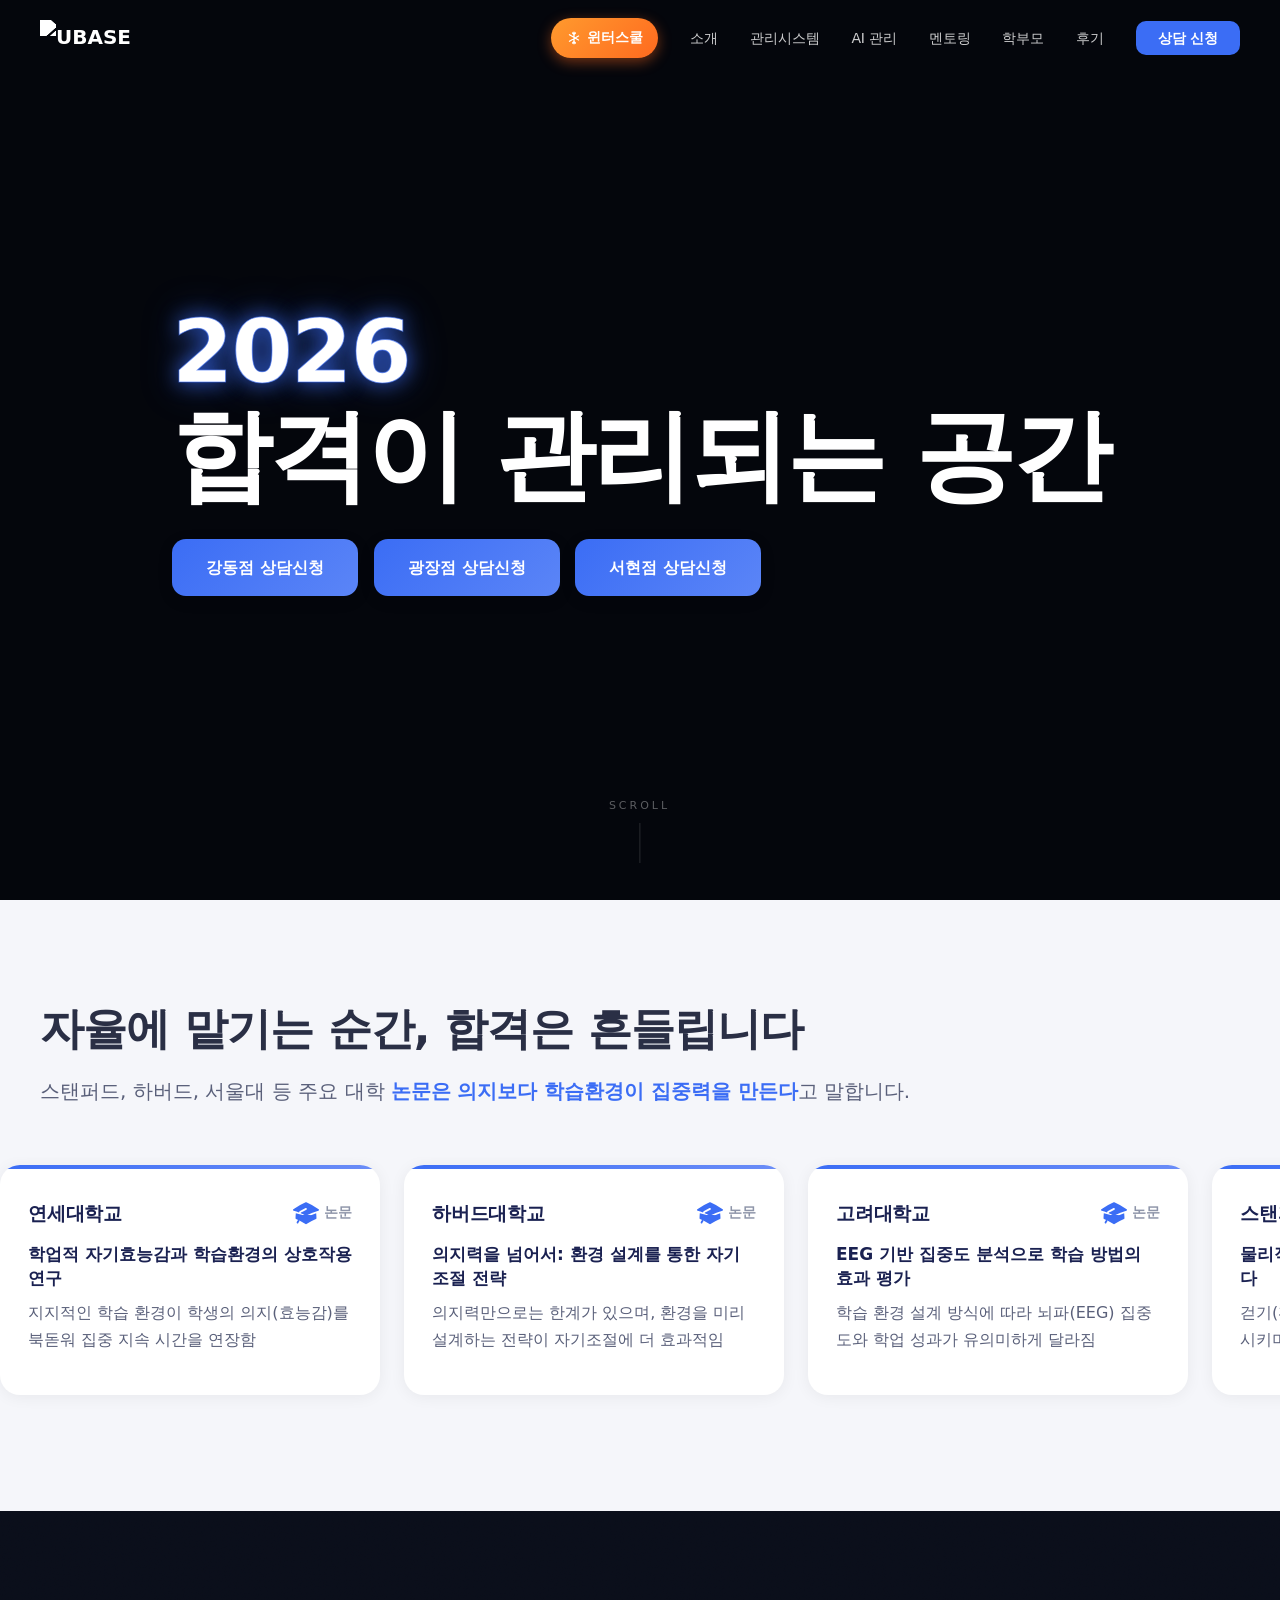
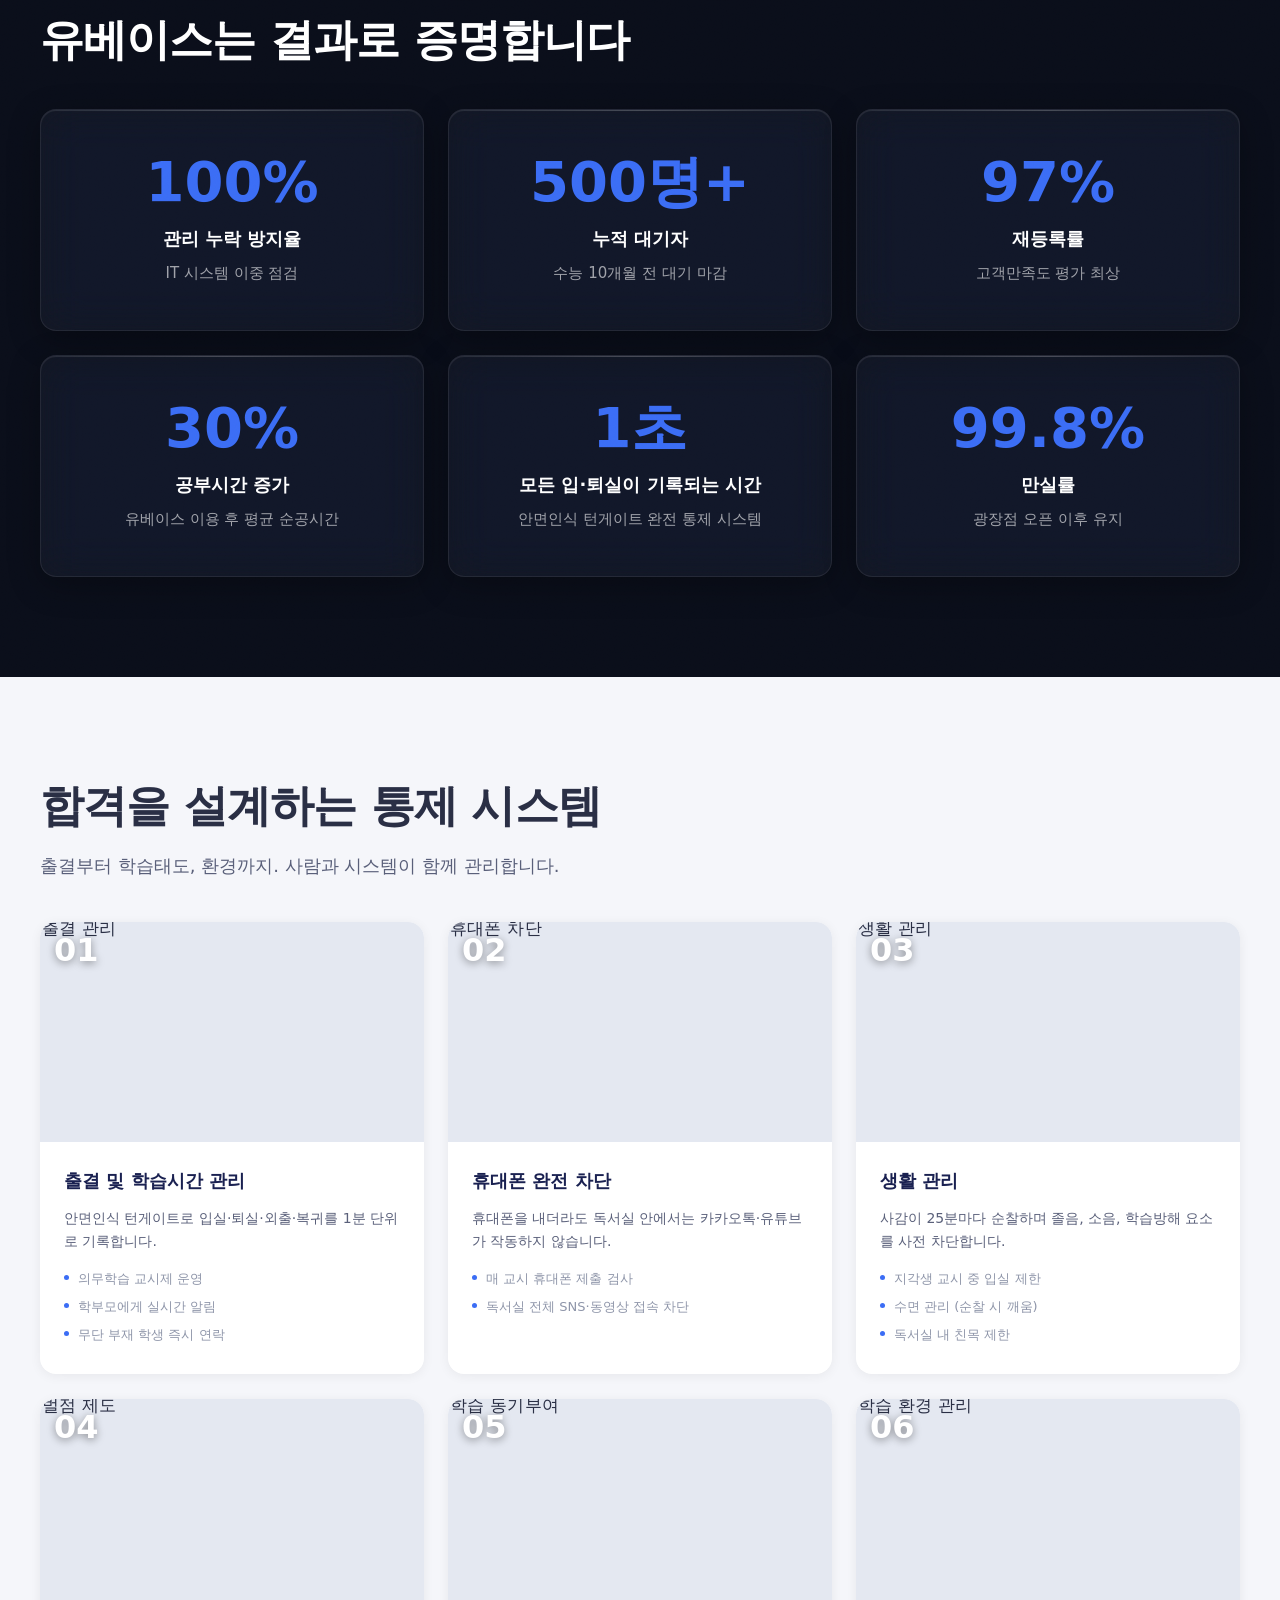
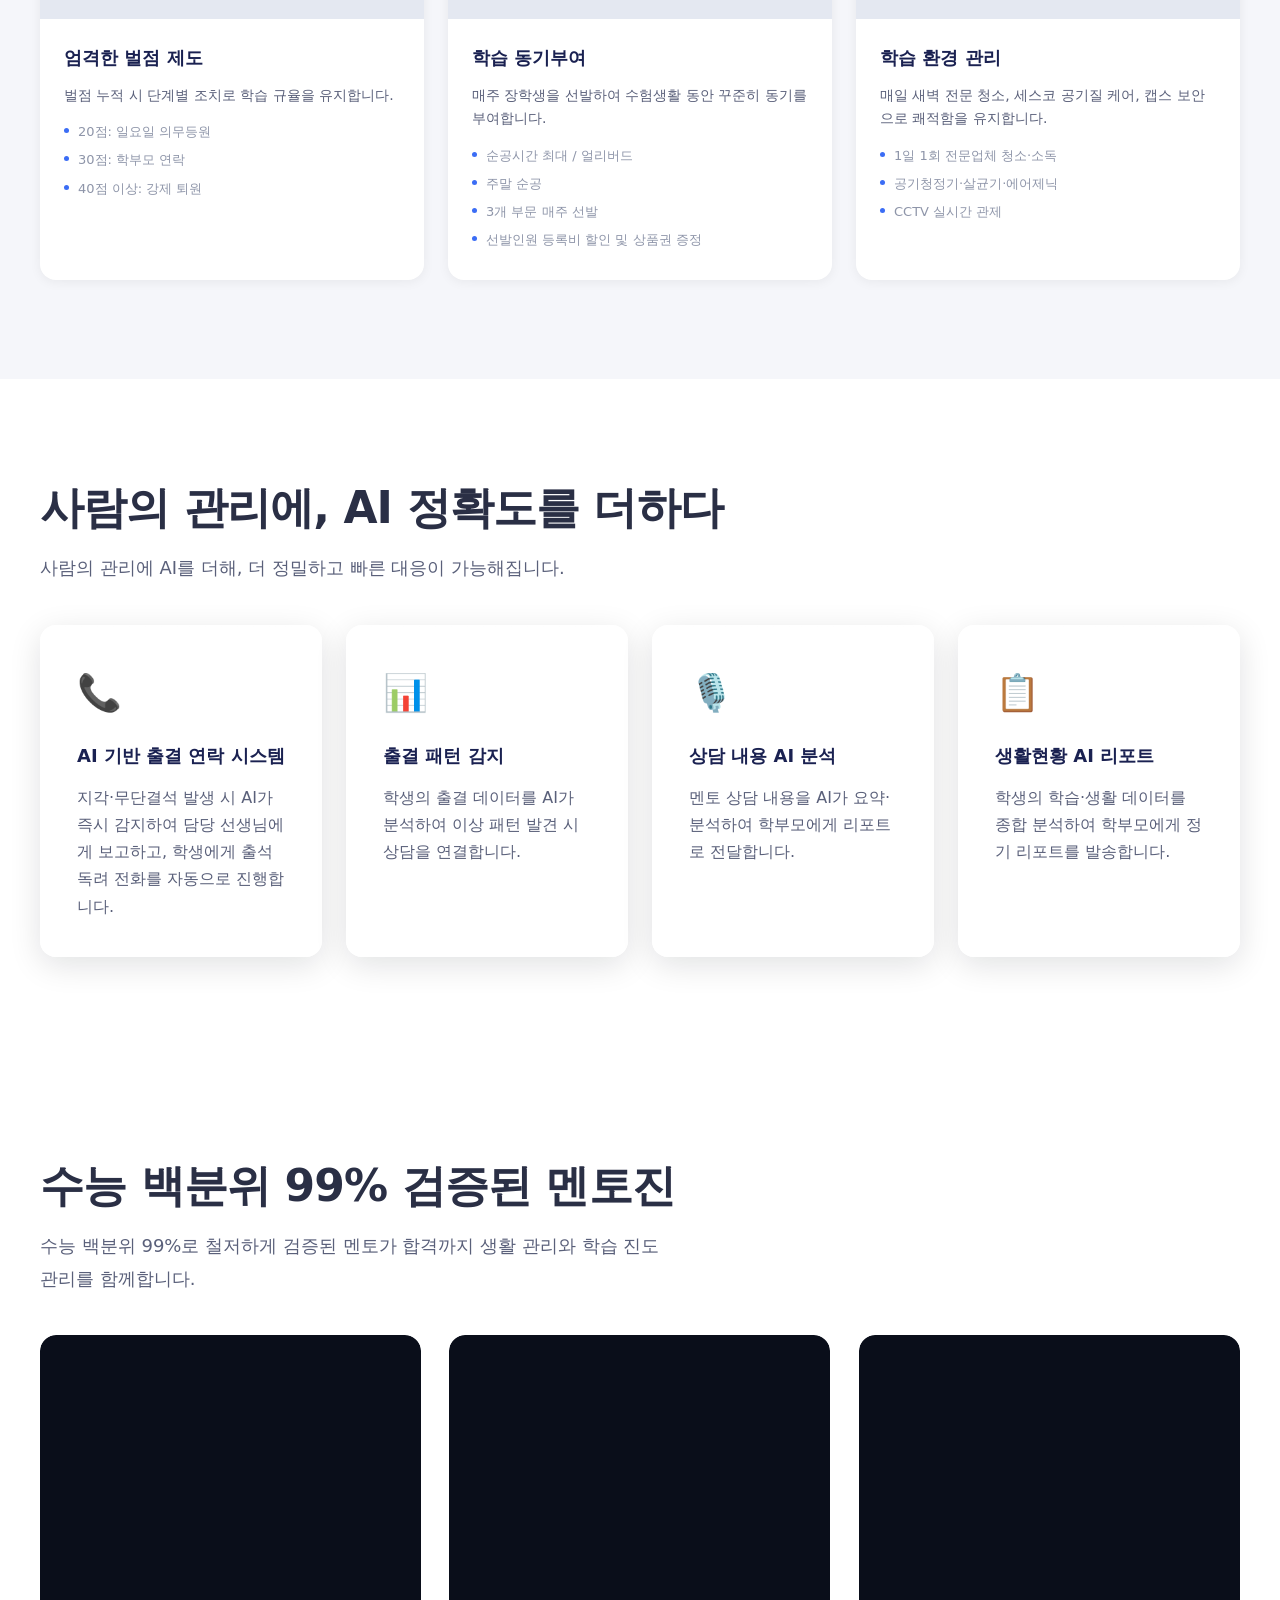
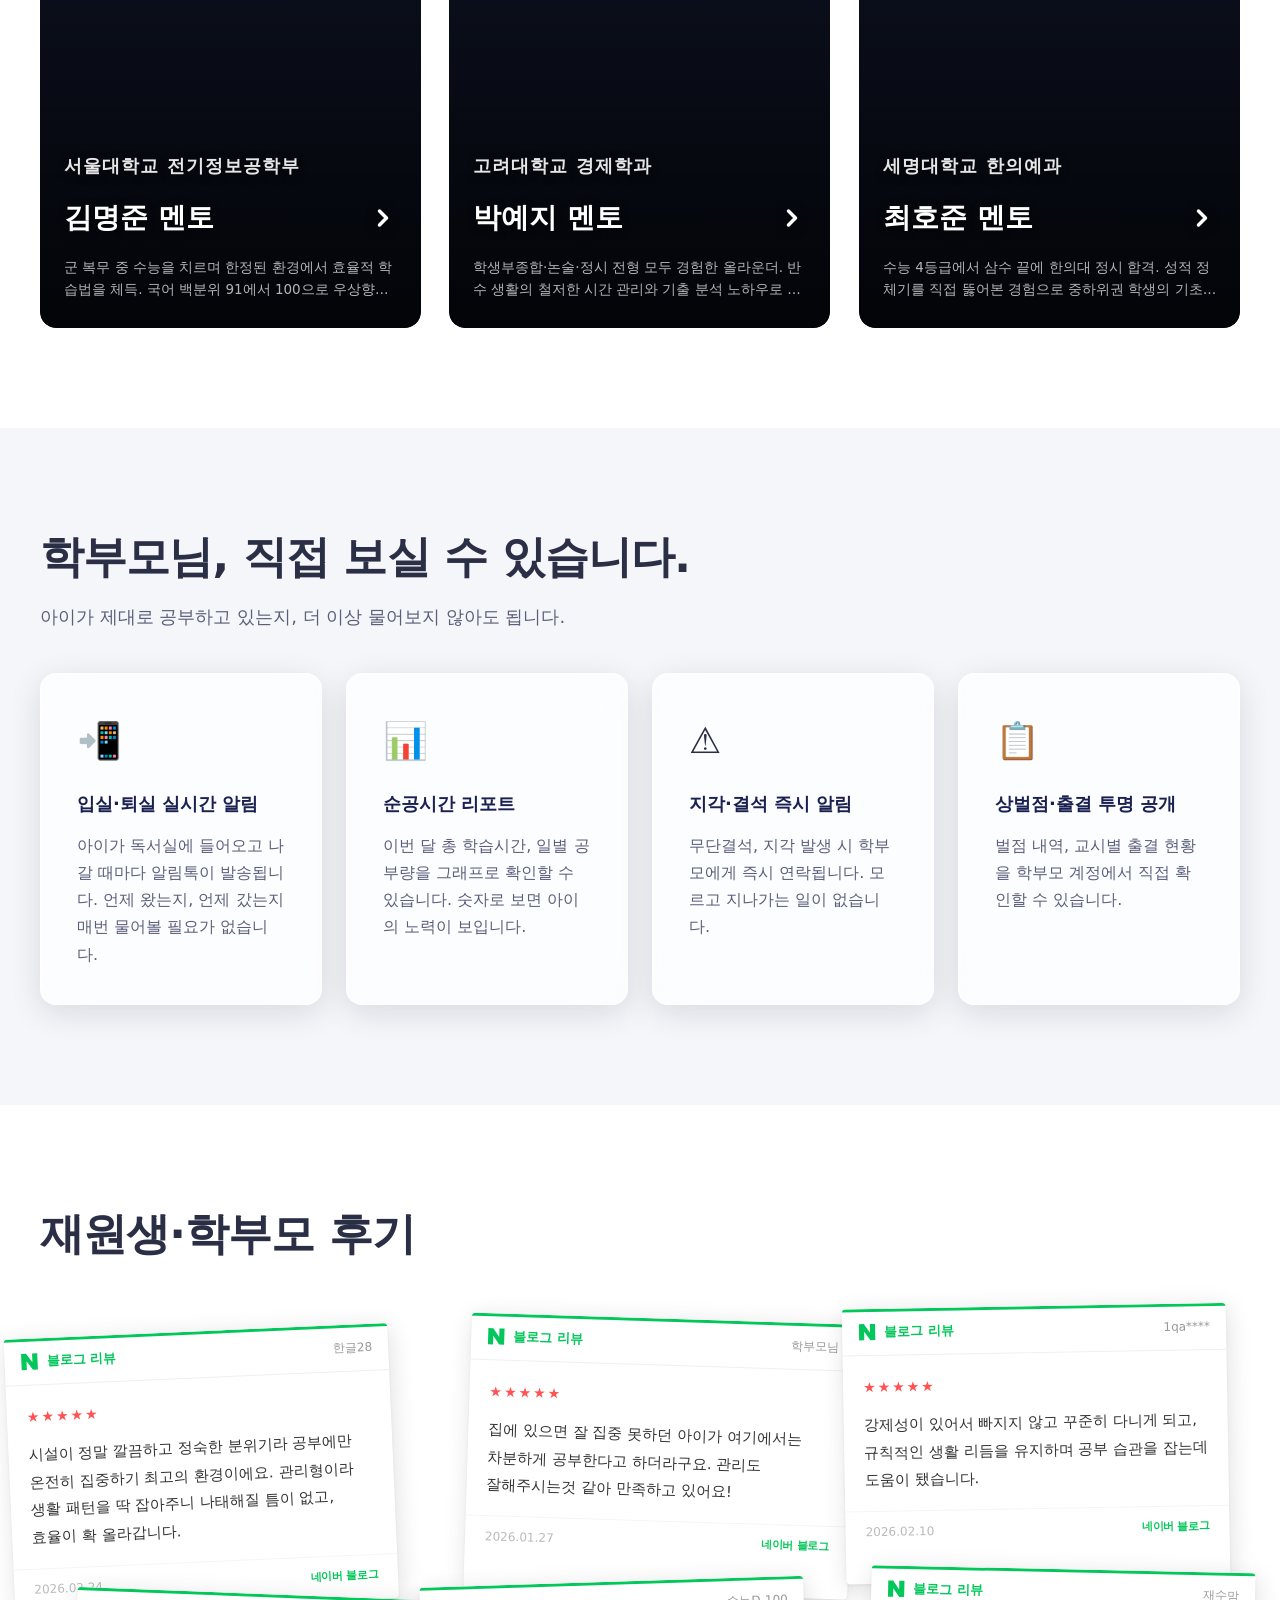
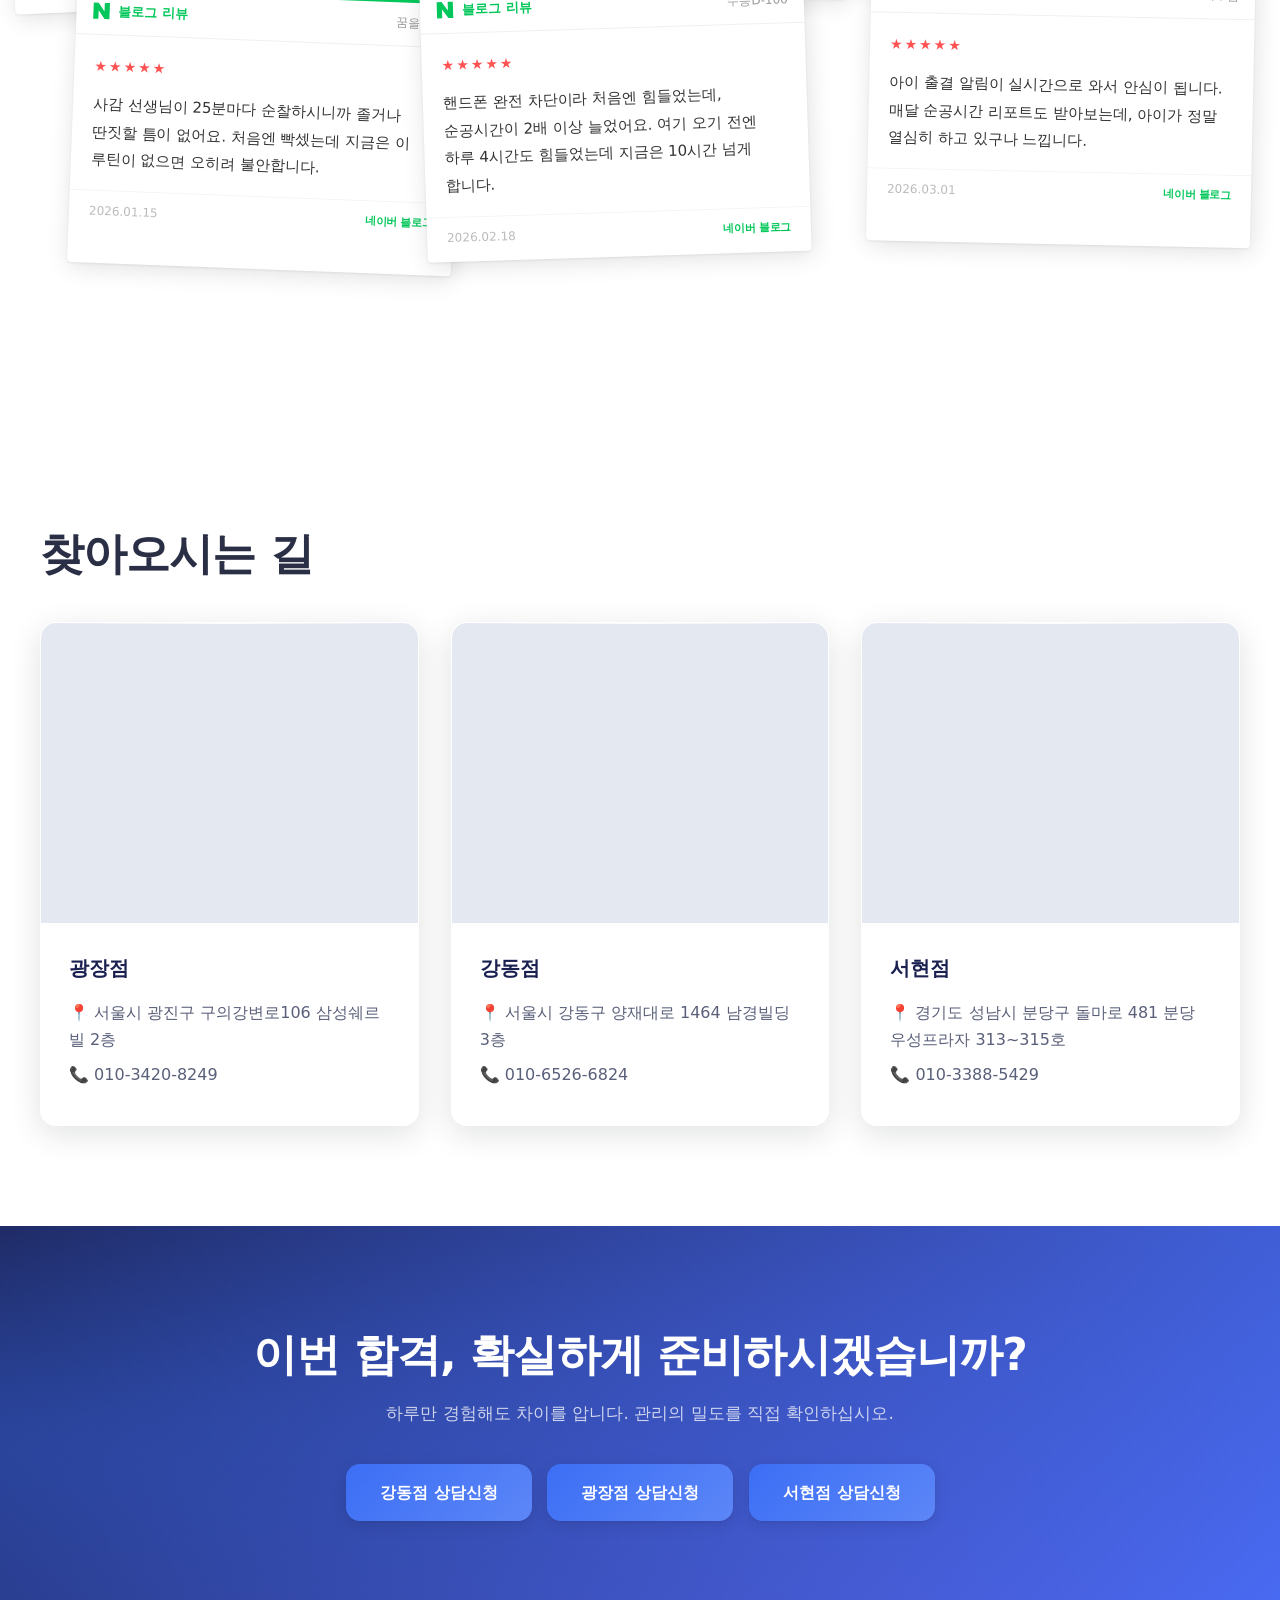
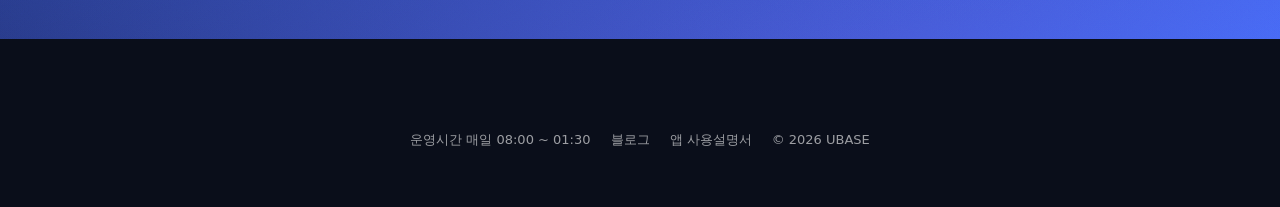
==== commit 6dc0c2fe: "feat(nav): 윈터스쿨 탭 강조 디자인 + 애니메이션, 휴대폰 상단에도 버튼 노출 - 주황 그라데이션 알약 버튼 + 눈송이 아이콘(회전) + 빛 지나가기 + 맥박 테두리 - " ====
--- a/index.html
+++ b/index.html
@@ -19,7 +19,7 @@
         <img src="https://storage.googleapis.com/download.ubaseai.com/homepage/logo/logo.png" alt="UBASE" class="nav-logo-img">
       </a>
       <ul class="nav-links" id="navLinks">
-        <li><a href="/winter/">윈터스쿨</a></li>
+        <li><a href="/winter/" class="nav-winter"><svg class="nav-winter-ico" viewBox="0 0 24 24" aria-hidden="true"><path d="M12 2v20M4.2 6.5l15.6 9M4.2 17.5l15.6-9M9.5 3.5 12 6l2.5-2.5M9.5 20.5 12 18l2.5 2.5" fill="none" stroke="currentColor" stroke-width="2.2" stroke-linecap="round" stroke-linejoin="round"/></svg><span>윈터스쿨</span></a></li>
         <li><a href="#about">소개</a></li>
         <li><a href="#system">관리시스템</a></li>
         <li><a href="#ai">AI 관리</a></li>
@@ -29,11 +29,12 @@
         <li><a href="#reviews">후기</a></li>
         <li><a href="#contact" class="nav-cta">상담 신청</a></li>
       </ul>
+      <a href="/winter/" class="nav-winter nav-winter-m"><svg class="nav-winter-ico" viewBox="0 0 24 24" aria-hidden="true"><path d="M12 2v20M4.2 6.5l15.6 9M4.2 17.5l15.6-9M9.5 3.5 12 6l2.5-2.5M9.5 20.5 12 18l2.5 2.5" fill="none" stroke="currentColor" stroke-width="2.2" stroke-linecap="round" stroke-linejoin="round"/></svg><span>윈터스쿨</span></a>
     </div>
   </nav>
   <!-- MOBILE TAB BAR -->
   <div class="mob-tab-bar" id="mobTabBar">
-    <a href="/winter/">윈터스쿨</a>
+    <a href="/winter/" class="nav-winter"><svg class="nav-winter-ico" viewBox="0 0 24 24" aria-hidden="true"><path d="M12 2v20M4.2 6.5l15.6 9M4.2 17.5l15.6-9M9.5 3.5 12 6l2.5-2.5M9.5 20.5 12 18l2.5 2.5" fill="none" stroke="currentColor" stroke-width="2.2" stroke-linecap="round" stroke-linejoin="round"/></svg><span>윈터스쿨</span></a>
     <a href="#about">소개</a>
     <a href="#system">관리시스템</a>
     <a href="#ai">AI관리</a>
--- a/style.css
+++ b/style.css
@@ -717,3 +717,17 @@
 .chatbot-input button:hover{opacity:.85}
 .chatbot-input button svg{width:20px;height:20px}
 @media(max-width:768px){.chatbot-fab{bottom:80px;right:16px;width:60px;height:60px}.chatbot-fab svg{width:28px;height:28px}.chatbot-panel{bottom:0;right:0;left:0;width:100%;max-height:100vh;border-radius:20px 20px 0 0}.chatbot-panel.active{height:70vh}.chatbot-messages{min-height:0;max-height:none;flex:1}}
+
+/* 윈터스쿨 탭 강조 */
+.nav-winter{position:relative;display:inline-flex!important;align-items:center;gap:6px;color:#fff!important;font-weight:800!important;background:linear-gradient(135deg,#ff9a2e 0%,#ff6a1f 100%);border-radius:999px;overflow:hidden;isolation:isolate;box-shadow:0 4px 14px rgba(255,106,31,.45);animation:winterPulse 2.2s ease-out infinite}
+.nav-links a.nav-winter{padding:8px 16px}
+.nav-winter:hover{color:#fff!important;transform:translateY(-1px);box-shadow:0 6px 18px rgba(255,106,31,.6)}
+.nav-winter::after{content:"";position:absolute;top:0;left:-60%;width:40%;height:100%;background:linear-gradient(100deg,transparent,rgba(255,255,255,.55),transparent);transform:skewX(-20deg);animation:winterShine 3s ease-in-out infinite;z-index:-1}
+.nav-winter-ico{width:14px;height:14px;flex-shrink:0;animation:winterSpin 6s linear infinite}
+.mob-tab-bar a.nav-winter{padding:6px 12px;margin:8px 6px 8px 0;font-size:13px;vertical-align:middle}
+@keyframes winterPulse{0%{box-shadow:0 4px 14px rgba(255,106,31,.45),0 0 0 0 rgba(255,138,31,.55)}70%{box-shadow:0 4px 14px rgba(255,106,31,.45),0 0 0 10px rgba(255,138,31,0)}100%{box-shadow:0 4px 14px rgba(255,106,31,.45),0 0 0 0 rgba(255,138,31,0)}}
+@keyframes winterShine{0%,55%{left:-60%}100%{left:130%}}
+@keyframes winterSpin{to{transform:rotate(360deg)}}
+@media(prefers-reduced-motion:reduce){.nav-winter,.nav-winter::after,.nav-winter-ico{animation:none}}
+.nav-winter-m{display:none!important;padding:8px 14px;font-size:14px}
+@media(max-width:768px){.nav-winter-m{display:inline-flex!important}}
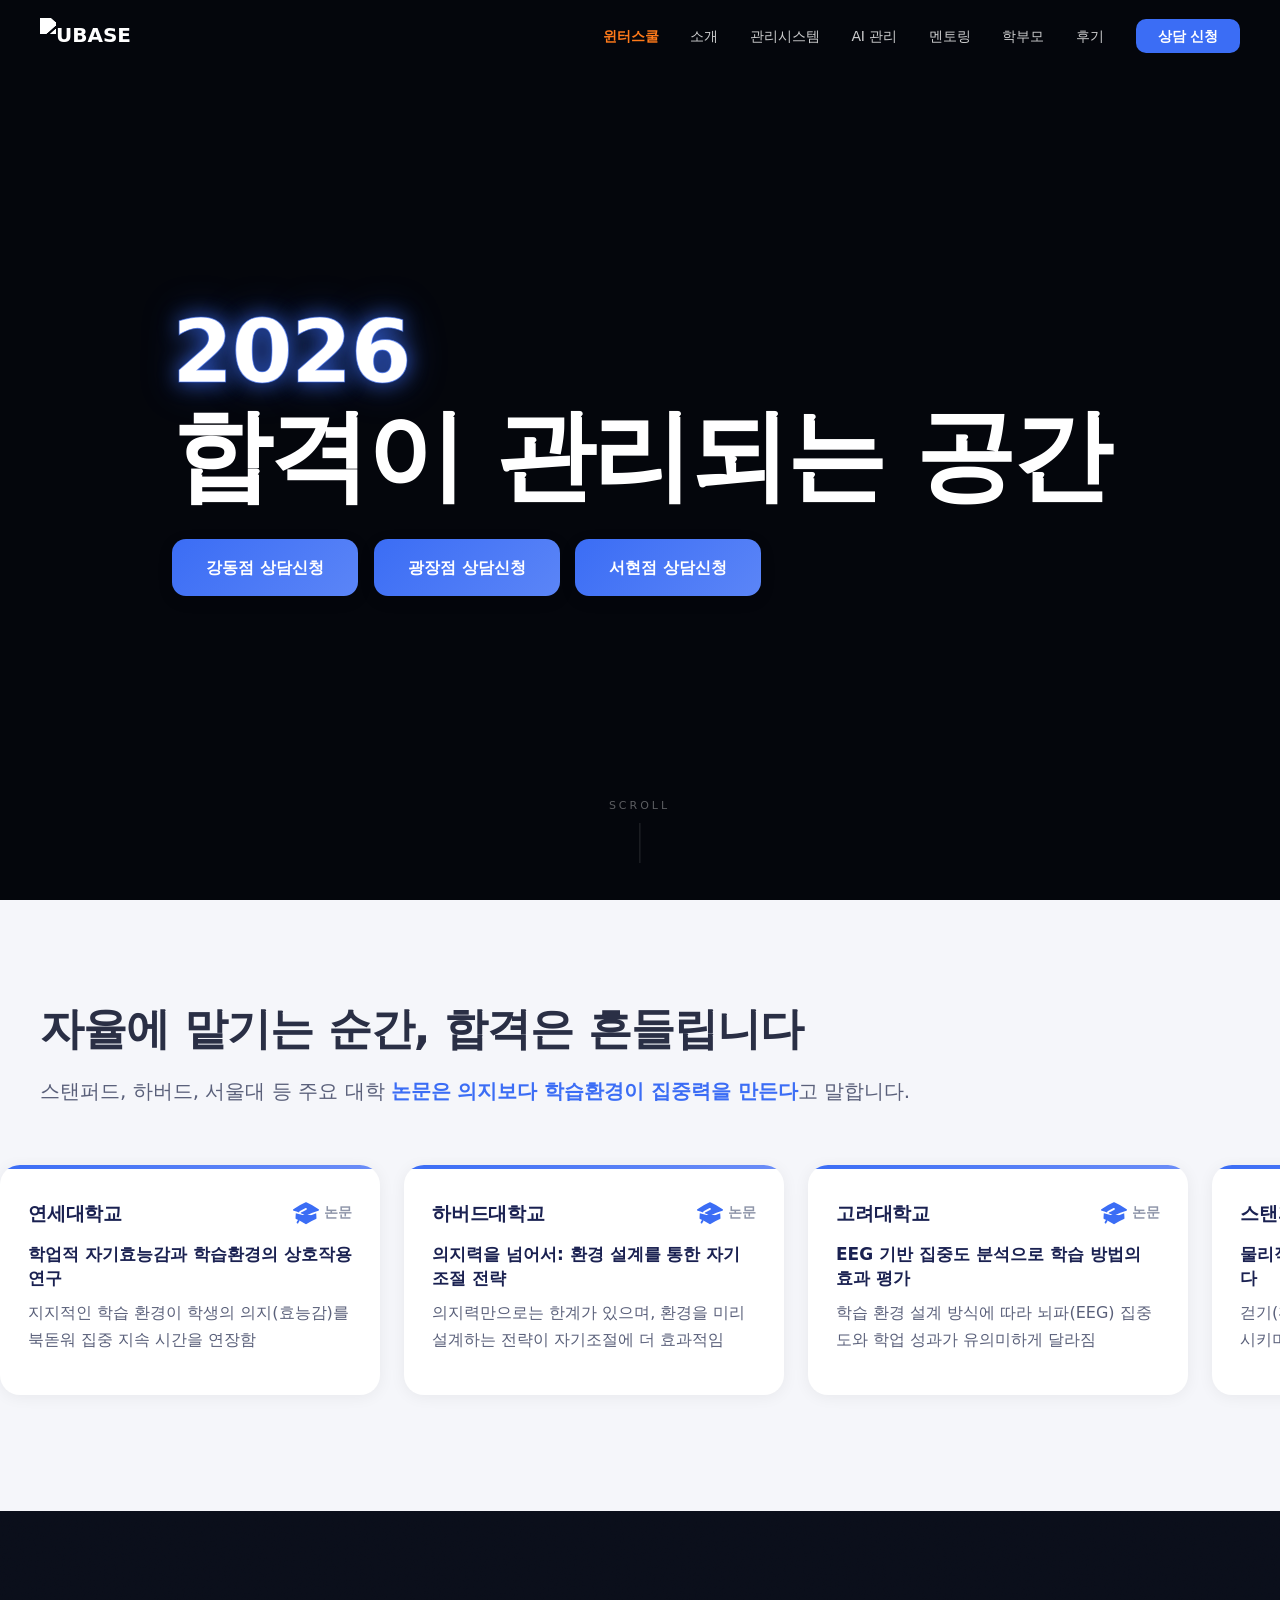
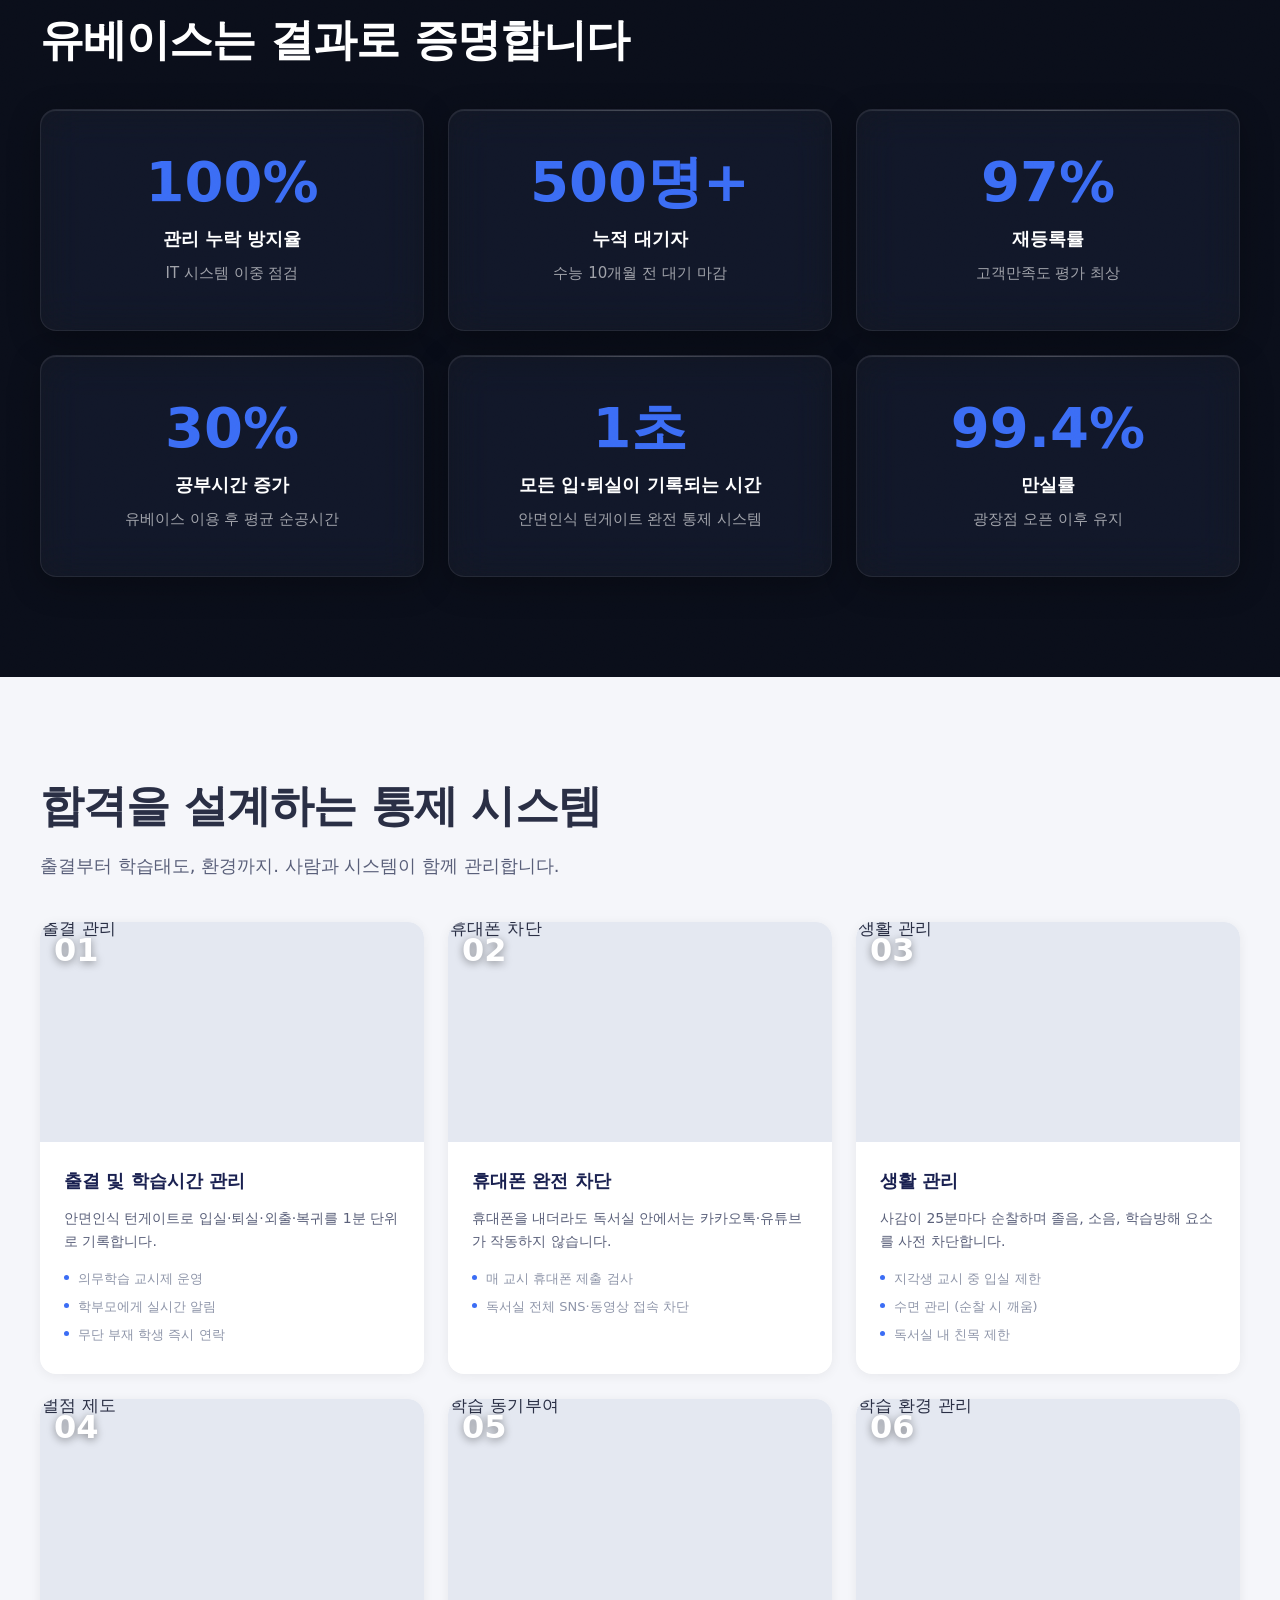
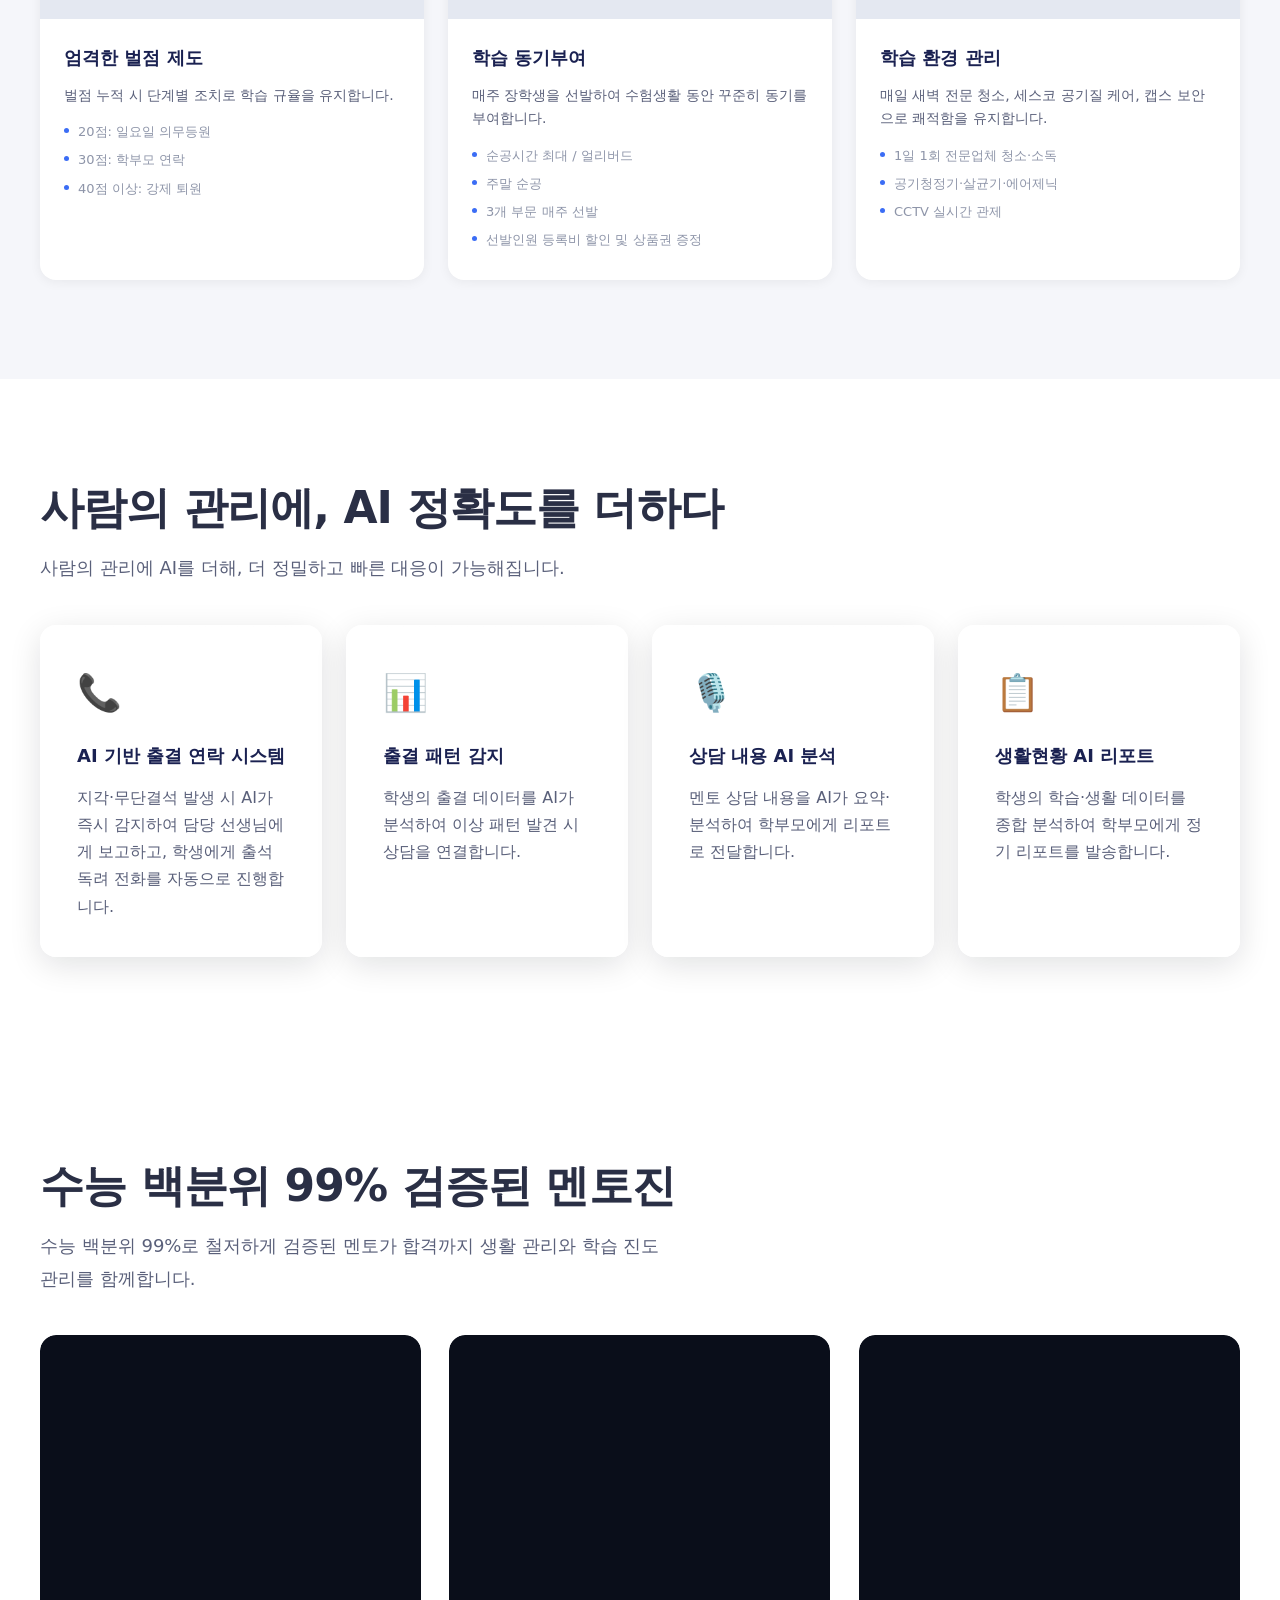
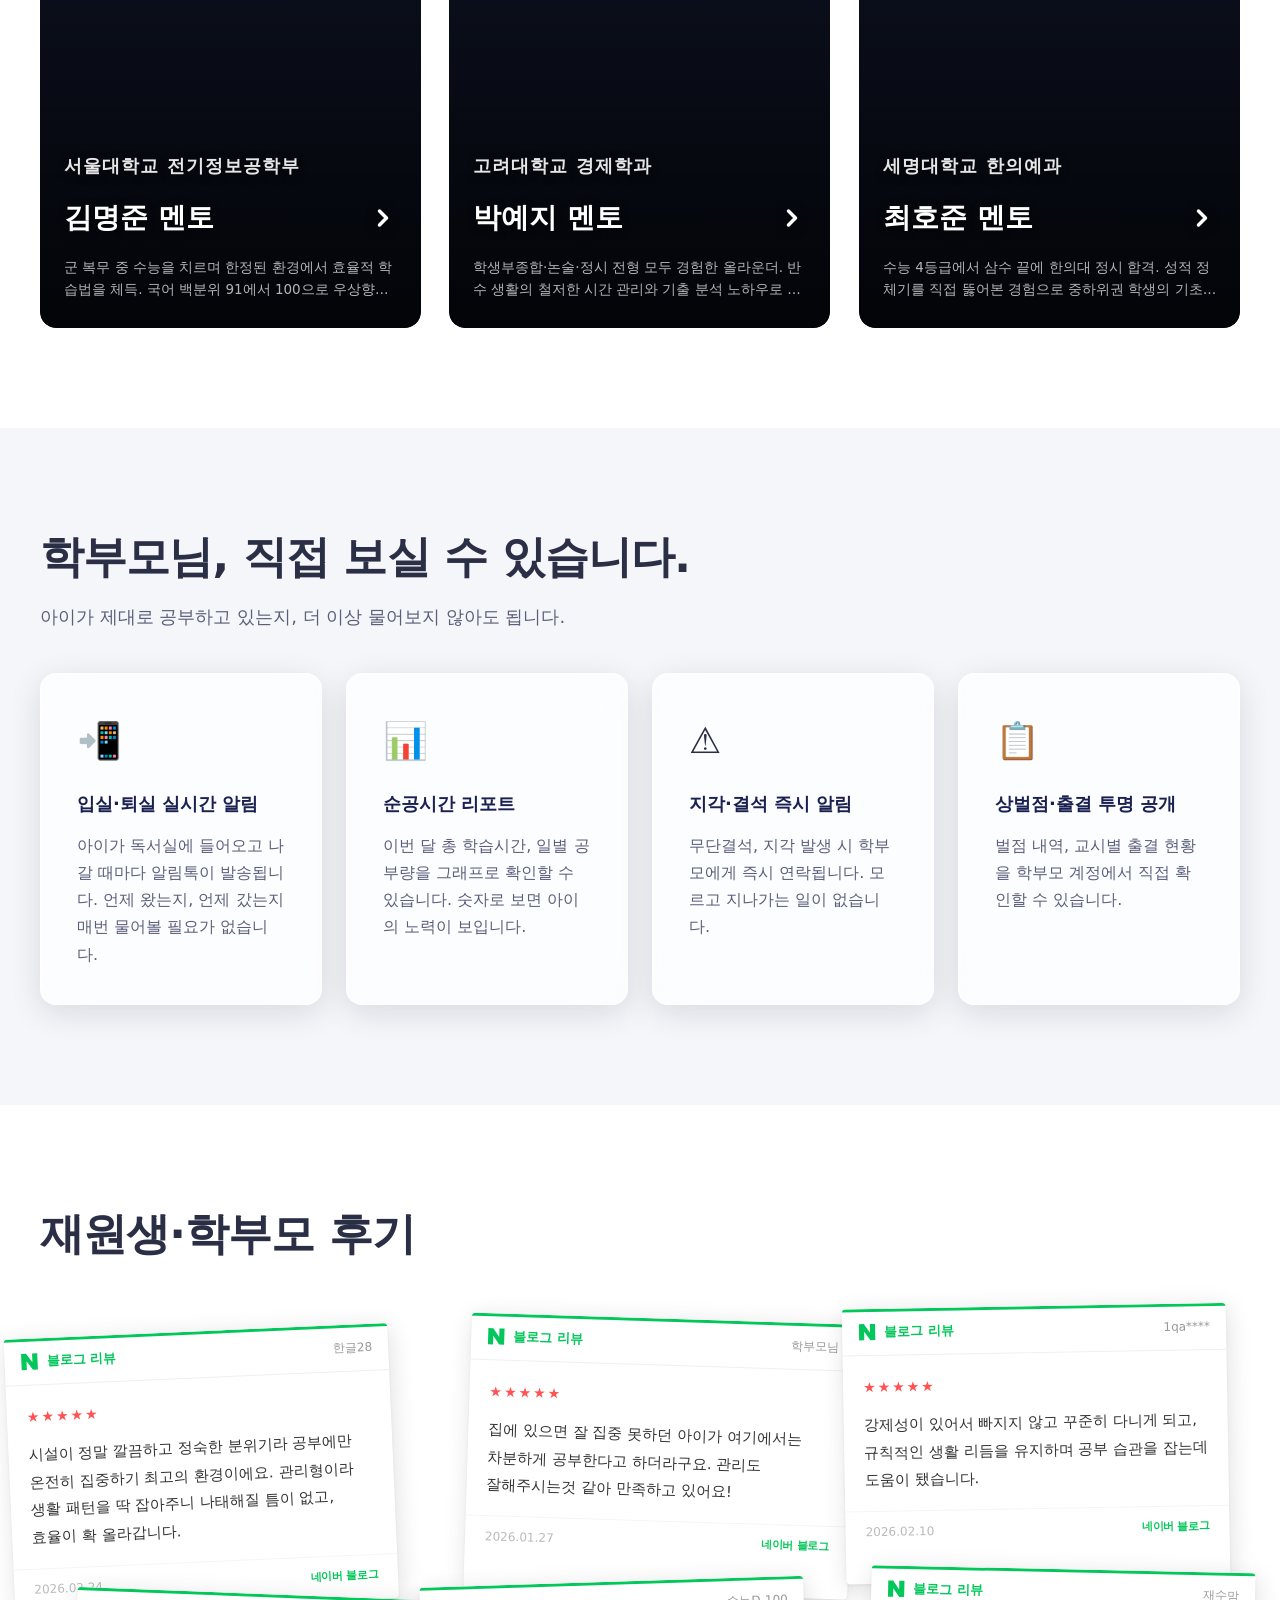
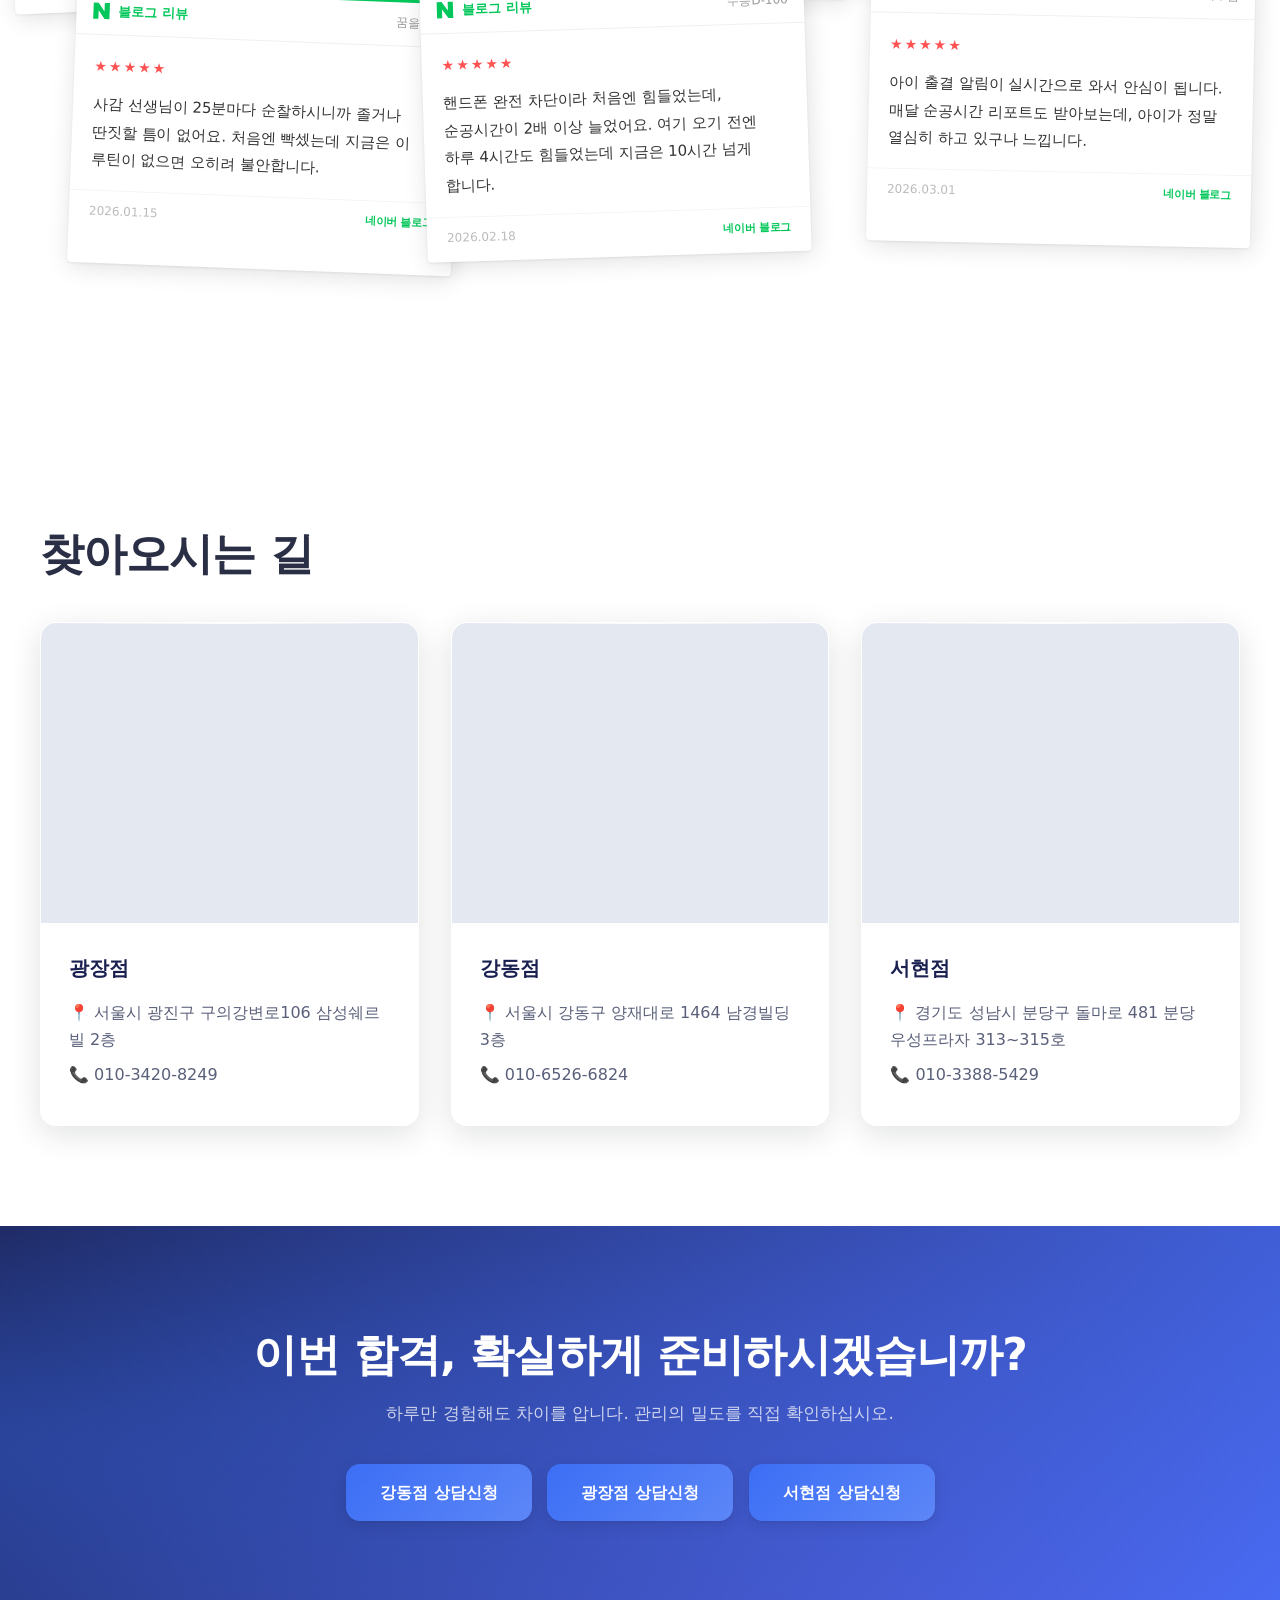
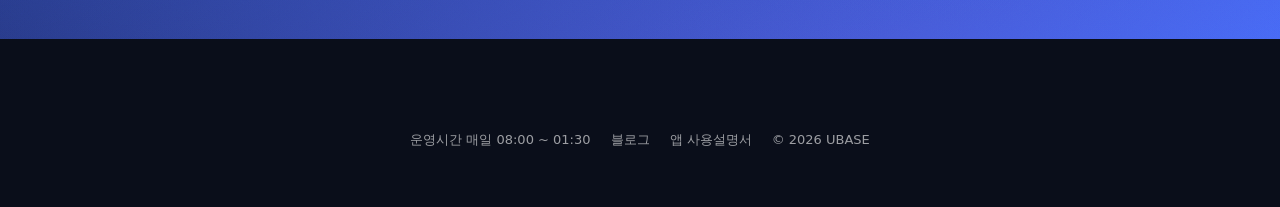
==== commit a6f04045: "fix(nav): 윈터스쿨 탭 애니메이션·알약 강조 취소, 맨 앞 위치 유지 + 주황 글자색만 강조 사용자 지시: 애니메이션·강조 취소, 버튼 색만 강조. 휴대폰 머리글 버튼은 메" ====
--- a/index.html
+++ b/index.html
@@ -19,7 +19,7 @@
         <img src="https://storage.googleapis.com/download.ubaseai.com/homepage/logo/logo.png" alt="UBASE" class="nav-logo-img">
       </a>
       <ul class="nav-links" id="navLinks">
-        <li><a href="/winter/" class="nav-winter"><svg class="nav-winter-ico" viewBox="0 0 24 24" aria-hidden="true"><path d="M12 2v20M4.2 6.5l15.6 9M4.2 17.5l15.6-9M9.5 3.5 12 6l2.5-2.5M9.5 20.5 12 18l2.5 2.5" fill="none" stroke="currentColor" stroke-width="2.2" stroke-linecap="round" stroke-linejoin="round"/></svg><span>윈터스쿨</span></a></li>
+        <li><a href="/winter/" class="nav-winter">윈터스쿨</a></li>
         <li><a href="#about">소개</a></li>
         <li><a href="#system">관리시스템</a></li>
         <li><a href="#ai">AI 관리</a></li>
@@ -29,12 +29,12 @@
         <li><a href="#reviews">후기</a></li>
         <li><a href="#contact" class="nav-cta">상담 신청</a></li>
       </ul>
-      <a href="/winter/" class="nav-winter nav-winter-m"><svg class="nav-winter-ico" viewBox="0 0 24 24" aria-hidden="true"><path d="M12 2v20M4.2 6.5l15.6 9M4.2 17.5l15.6-9M9.5 3.5 12 6l2.5-2.5M9.5 20.5 12 18l2.5 2.5" fill="none" stroke="currentColor" stroke-width="2.2" stroke-linecap="round" stroke-linejoin="round"/></svg><span>윈터스쿨</span></a>
+      <a href="/winter/" class="nav-winter nav-winter-m">윈터스쿨</a>
     </div>
   </nav>
   <!-- MOBILE TAB BAR -->
   <div class="mob-tab-bar" id="mobTabBar">
-    <a href="/winter/" class="nav-winter"><svg class="nav-winter-ico" viewBox="0 0 24 24" aria-hidden="true"><path d="M12 2v20M4.2 6.5l15.6 9M4.2 17.5l15.6-9M9.5 3.5 12 6l2.5-2.5M9.5 20.5 12 18l2.5 2.5" fill="none" stroke="currentColor" stroke-width="2.2" stroke-linecap="round" stroke-linejoin="round"/></svg><span>윈터스쿨</span></a>
+    <a href="/winter/" class="nav-winter">윈터스쿨</a>
     <a href="#about">소개</a>
     <a href="#system">관리시스템</a>
     <a href="#ai">AI관리</a>
--- a/style.css
+++ b/style.css
@@ -718,16 +718,7 @@
 .chatbot-input button svg{width:20px;height:20px}
 @media(max-width:768px){.chatbot-fab{bottom:80px;right:16px;width:60px;height:60px}.chatbot-fab svg{width:28px;height:28px}.chatbot-panel{bottom:0;right:0;left:0;width:100%;max-height:100vh;border-radius:20px 20px 0 0}.chatbot-panel.active{height:70vh}.chatbot-messages{min-height:0;max-height:none;flex:1}}
 
-/* 윈터스쿨 탭 강조 */
-.nav-winter{position:relative;display:inline-flex!important;align-items:center;gap:6px;color:#fff!important;font-weight:800!important;background:linear-gradient(135deg,#ff9a2e 0%,#ff6a1f 100%);border-radius:999px;overflow:hidden;isolation:isolate;box-shadow:0 4px 14px rgba(255,106,31,.45);animation:winterPulse 2.2s ease-out infinite}
-.nav-links a.nav-winter{padding:8px 16px}
-.nav-winter:hover{color:#fff!important;transform:translateY(-1px);box-shadow:0 6px 18px rgba(255,106,31,.6)}
-.nav-winter::after{content:"";position:absolute;top:0;left:-60%;width:40%;height:100%;background:linear-gradient(100deg,transparent,rgba(255,255,255,.55),transparent);transform:skewX(-20deg);animation:winterShine 3s ease-in-out infinite;z-index:-1}
-.nav-winter-ico{width:14px;height:14px;flex-shrink:0;animation:winterSpin 6s linear infinite}
-.mob-tab-bar a.nav-winter{padding:6px 12px;margin:8px 6px 8px 0;font-size:13px;vertical-align:middle}
-@keyframes winterPulse{0%{box-shadow:0 4px 14px rgba(255,106,31,.45),0 0 0 0 rgba(255,138,31,.55)}70%{box-shadow:0 4px 14px rgba(255,106,31,.45),0 0 0 10px rgba(255,138,31,0)}100%{box-shadow:0 4px 14px rgba(255,106,31,.45),0 0 0 0 rgba(255,138,31,0)}}
-@keyframes winterShine{0%,55%{left:-60%}100%{left:130%}}
-@keyframes winterSpin{to{transform:rotate(360deg)}}
-@media(prefers-reduced-motion:reduce){.nav-winter,.nav-winter::after,.nav-winter-ico{animation:none}}
-.nav-winter-m{display:none!important;padding:8px 14px;font-size:14px}
-@media(max-width:768px){.nav-winter-m{display:inline-flex!important}}
+/* 윈터스쿨 탭 색 강조 */
+.nav-winter,.nav-winter:hover,.nav.scrolled .nav-links a.nav-winter{color:#ff7a1a!important;font-weight:700!important}
+.nav-winter-m{display:none!important;font-size:14px}
+@media(max-width:768px){.nav-winter-m{display:inline-block!important}}
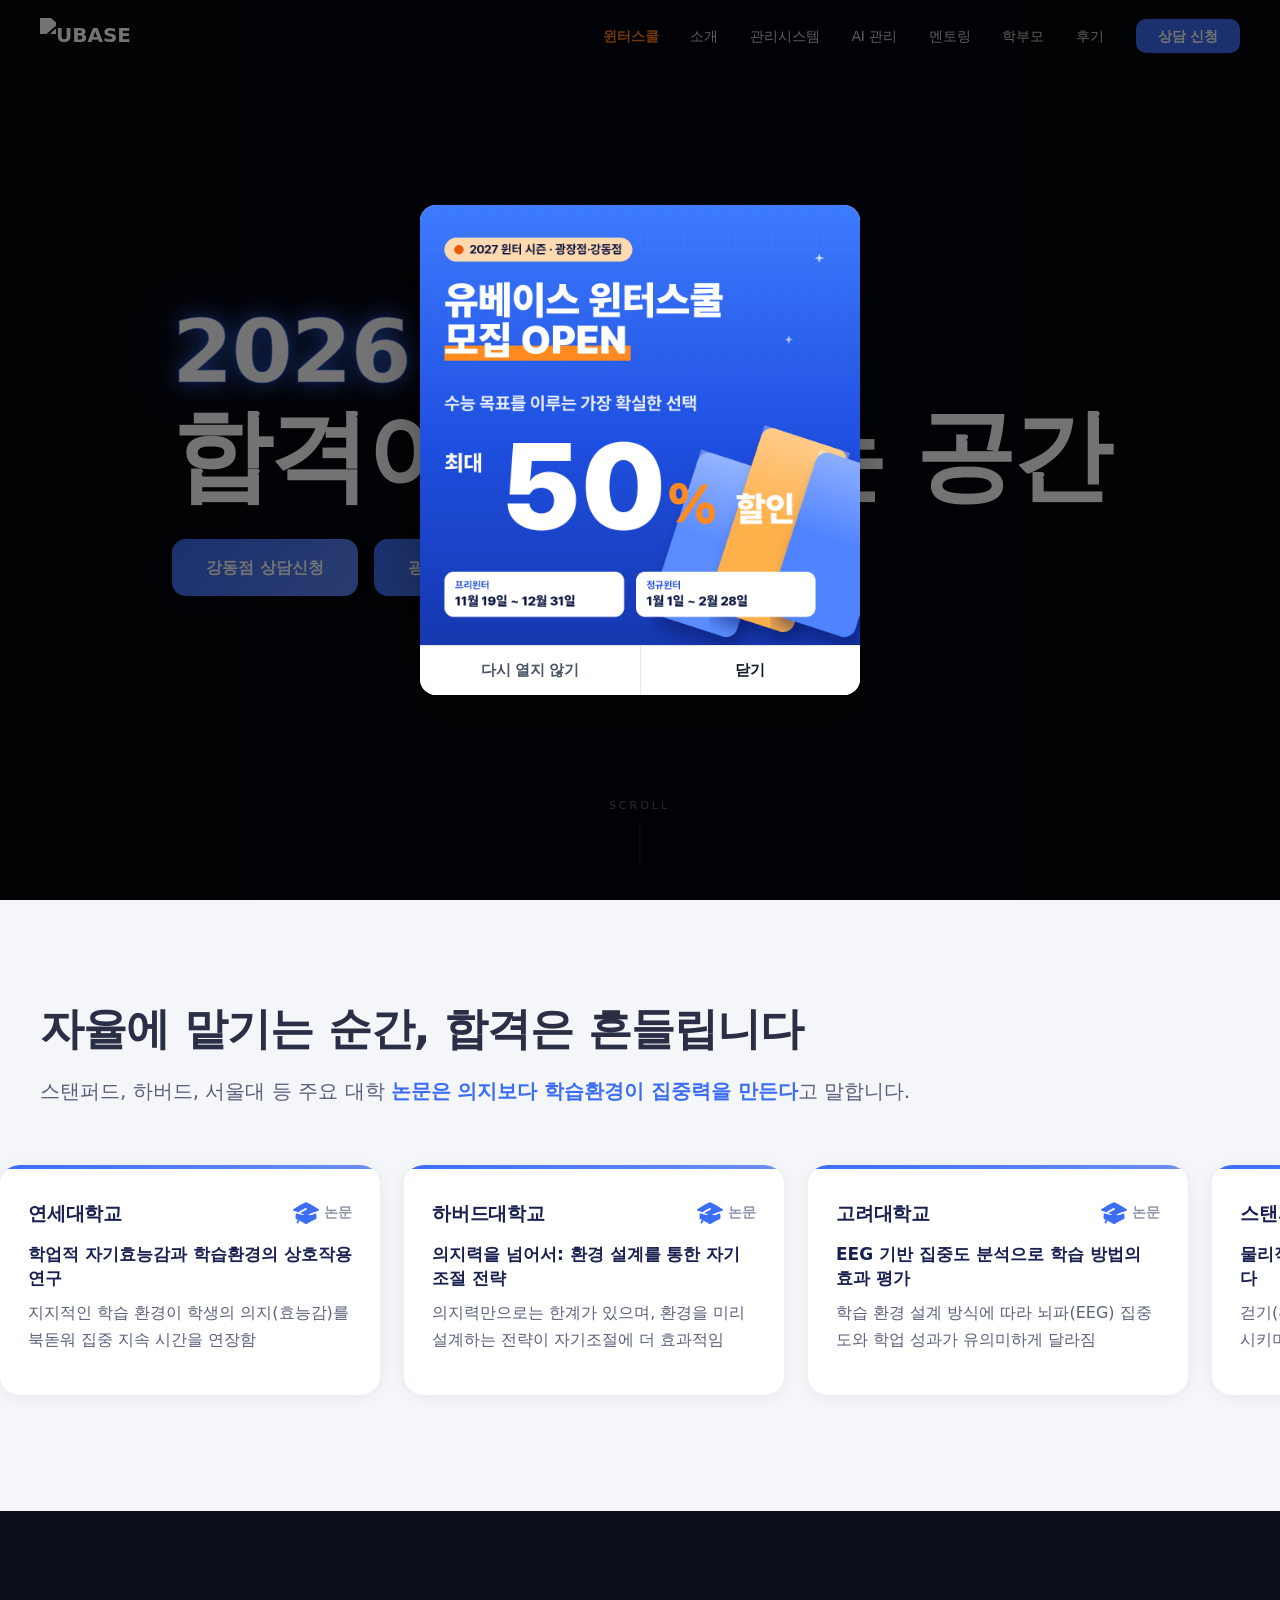
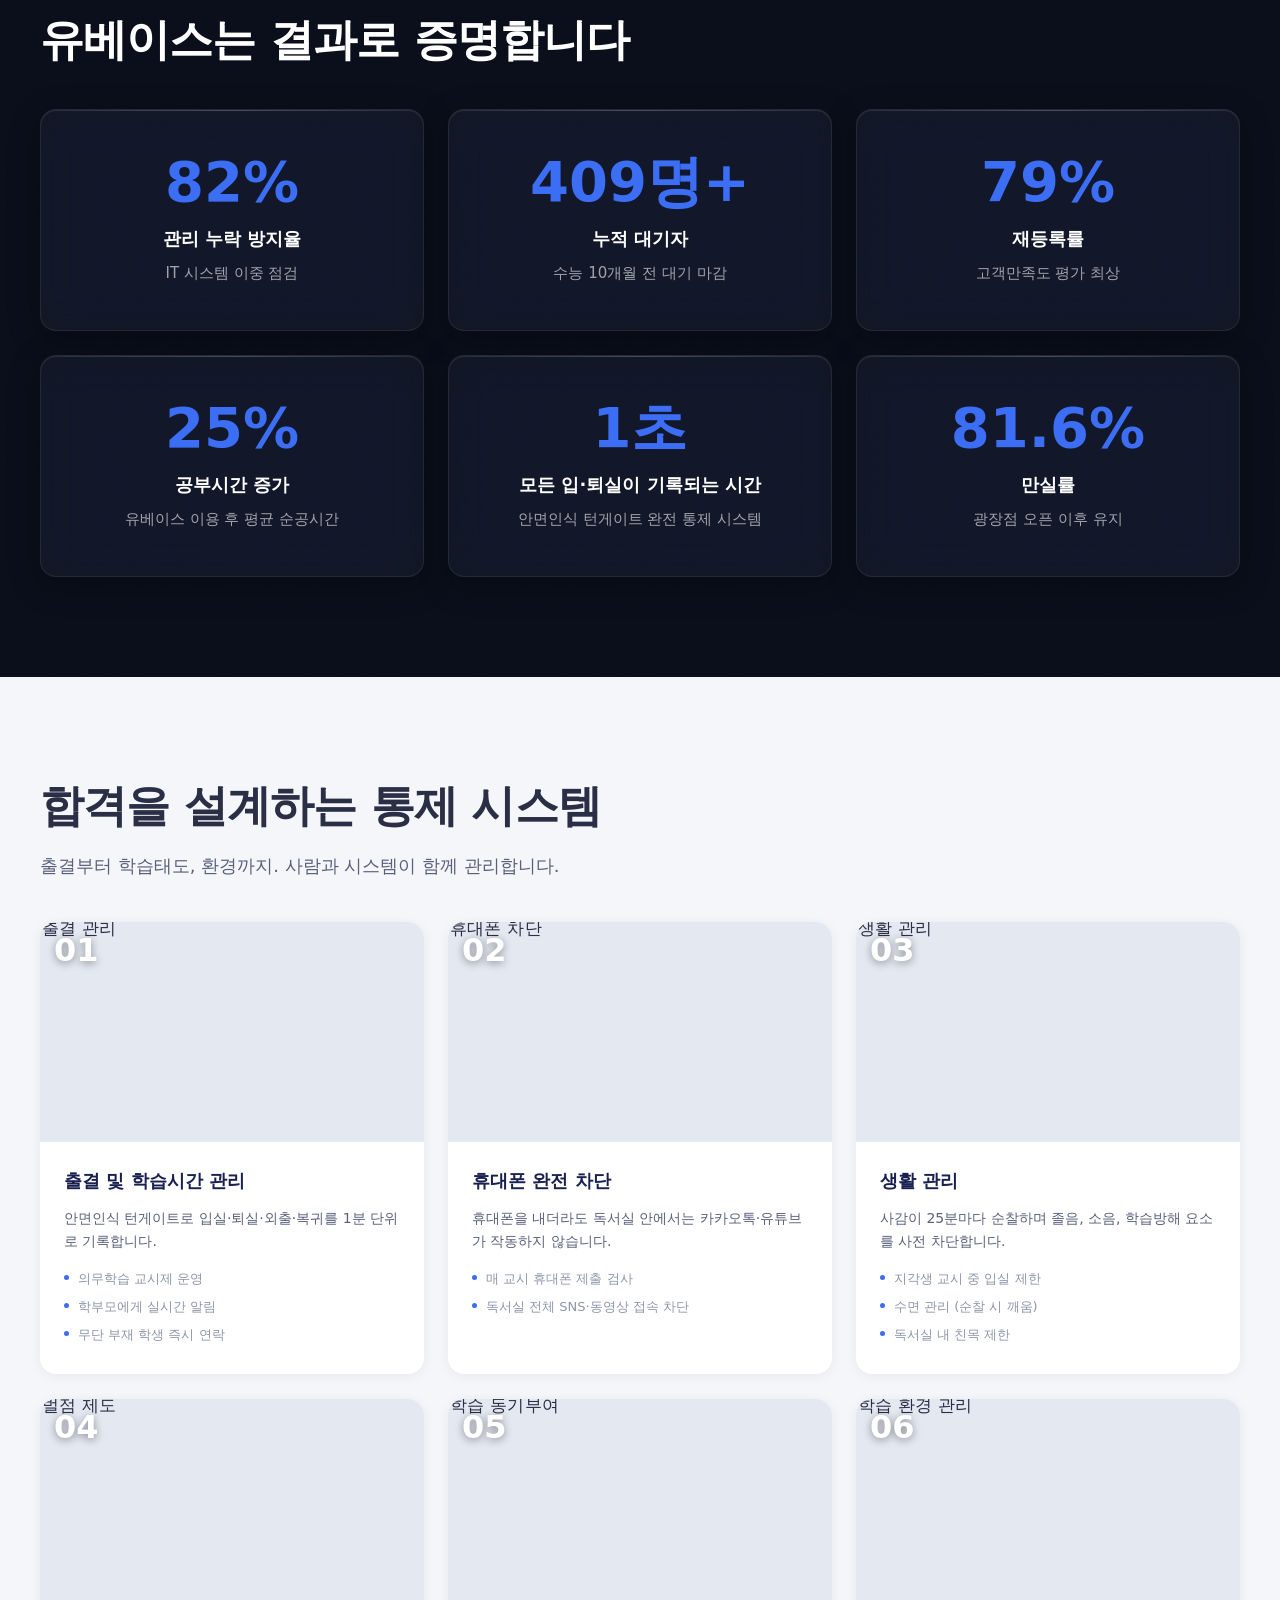
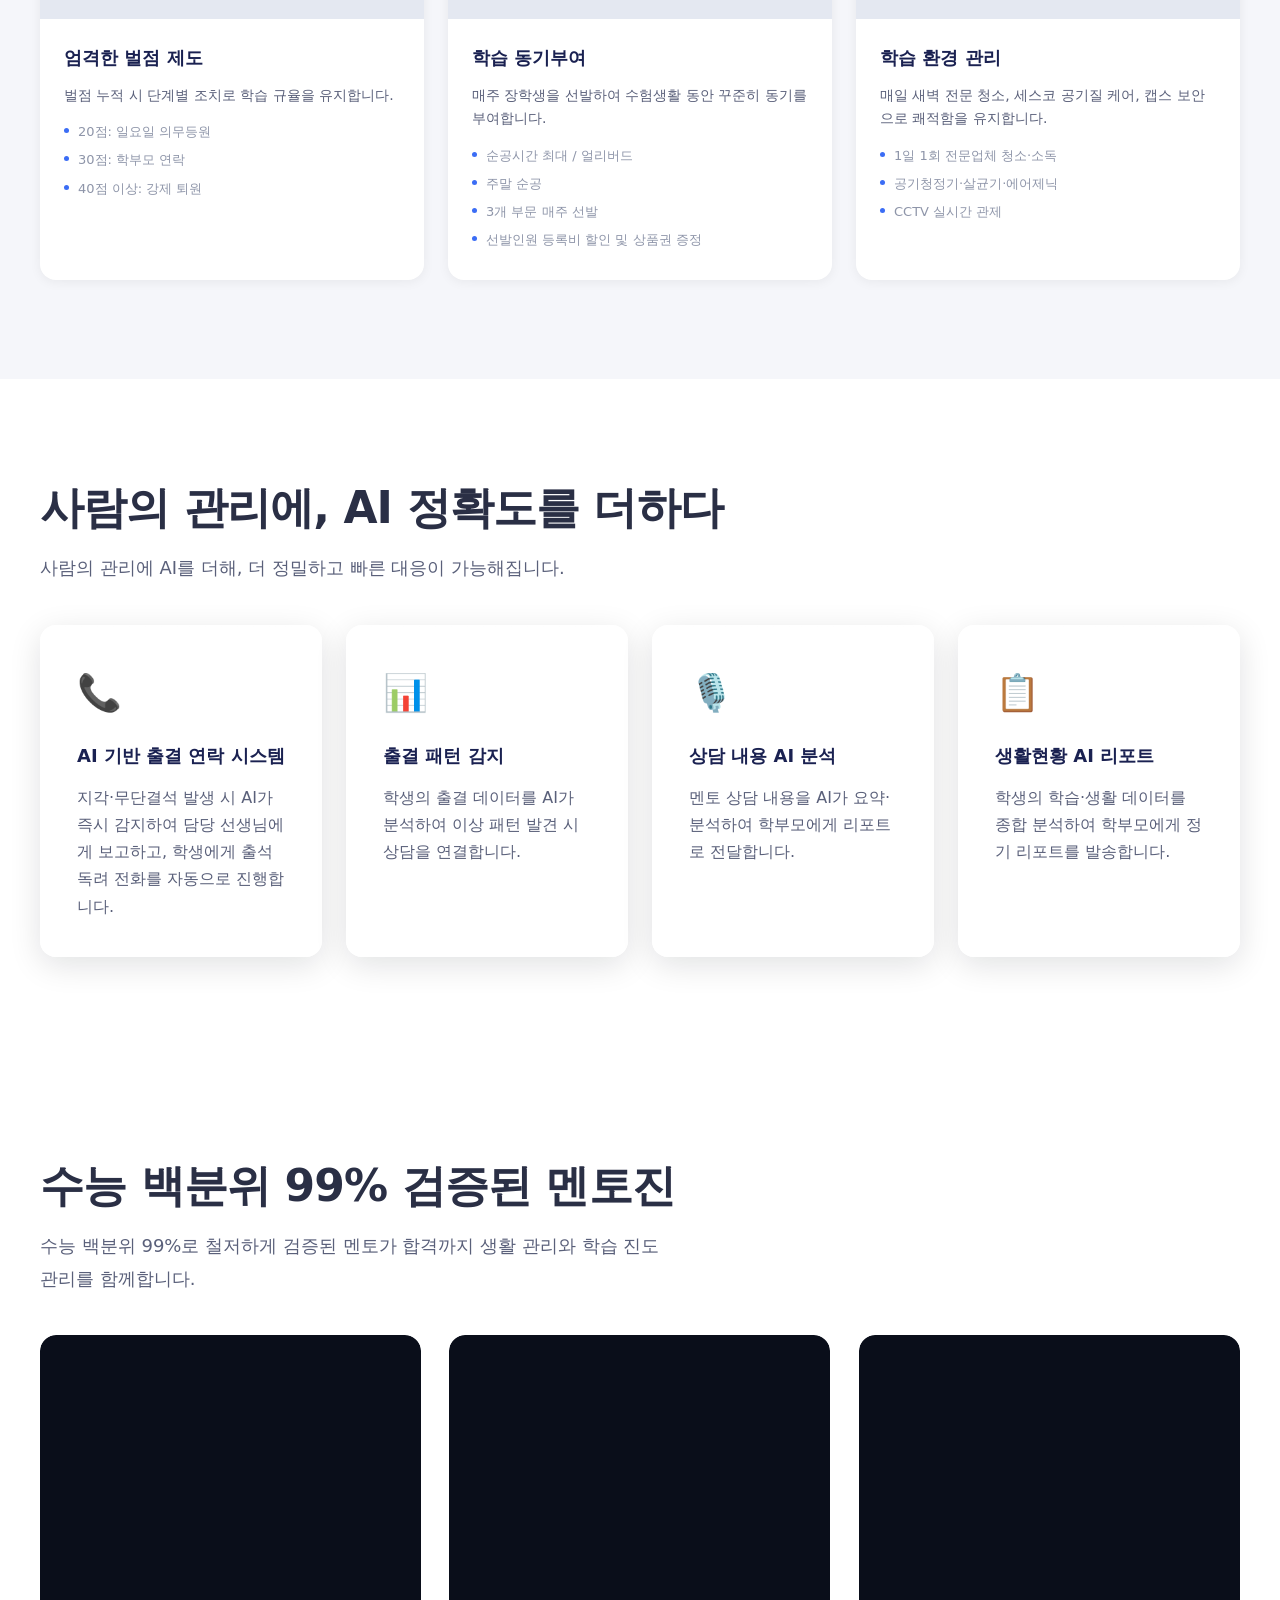
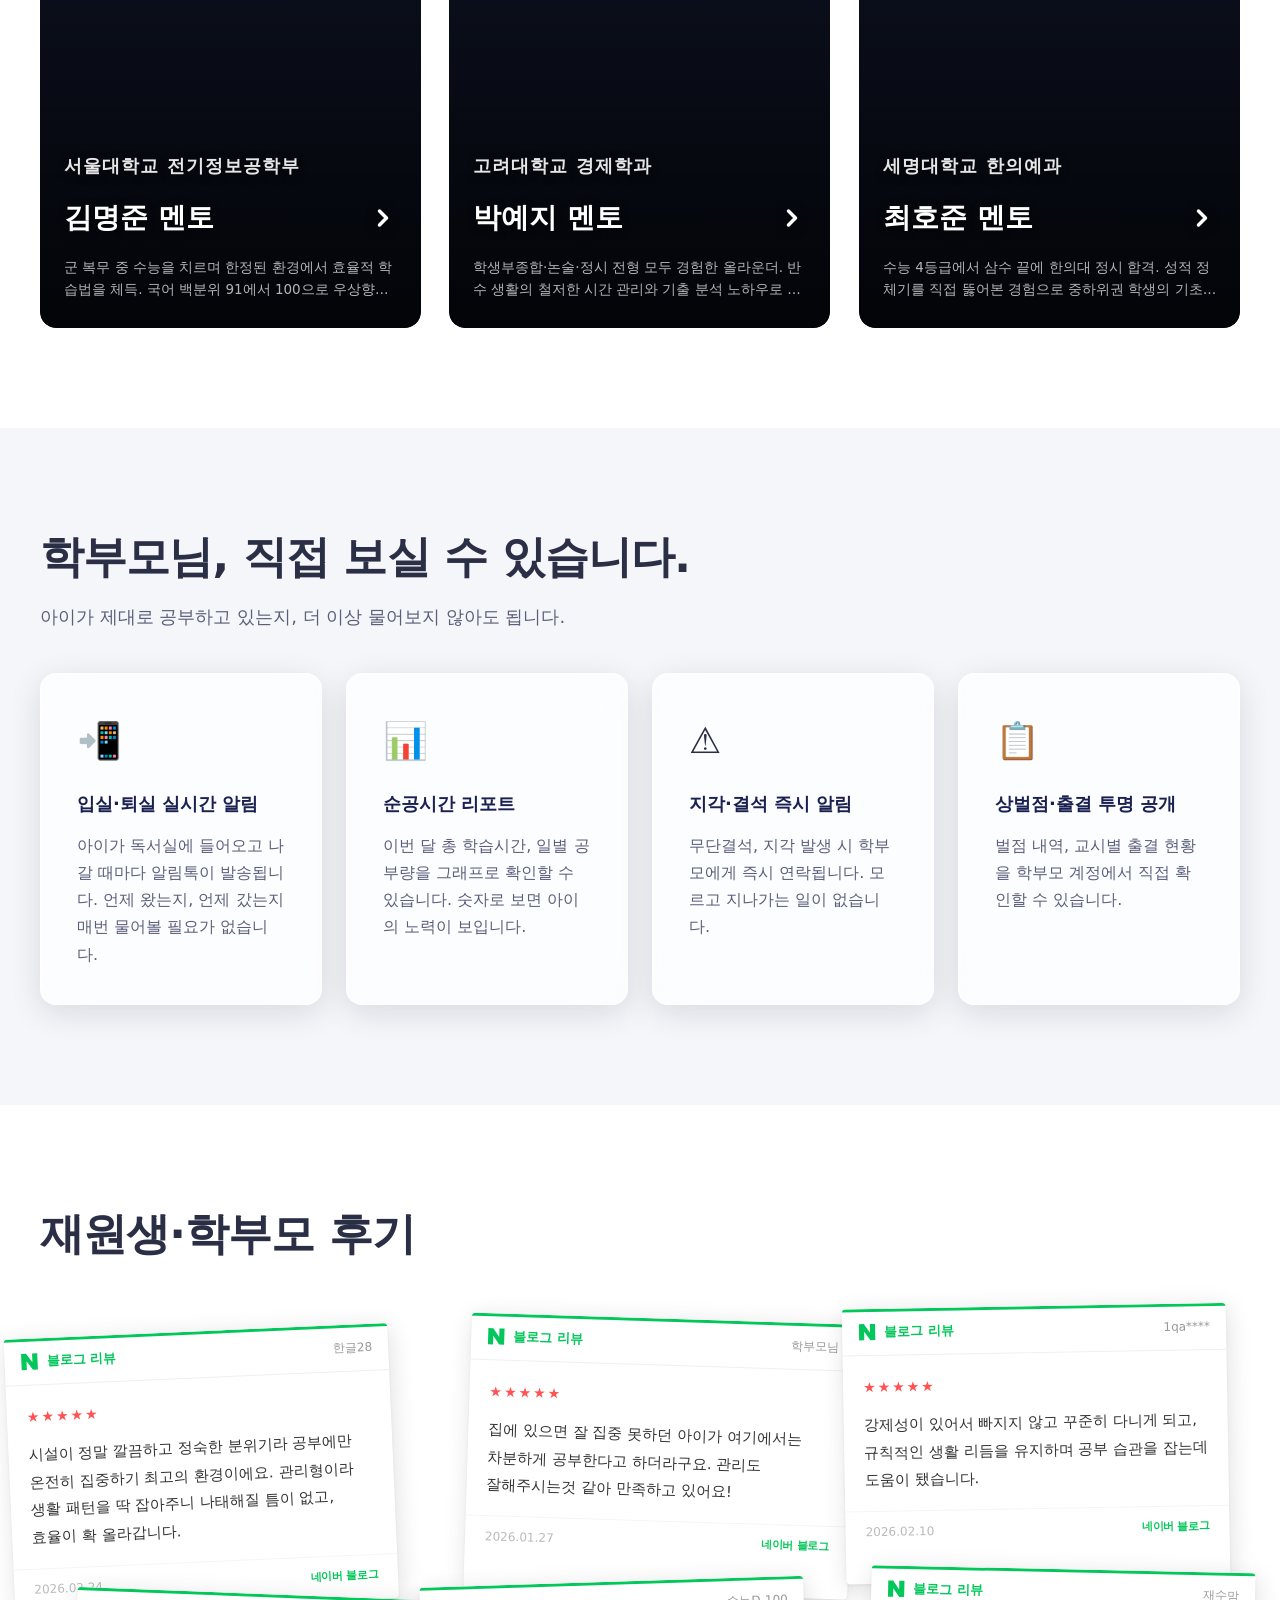
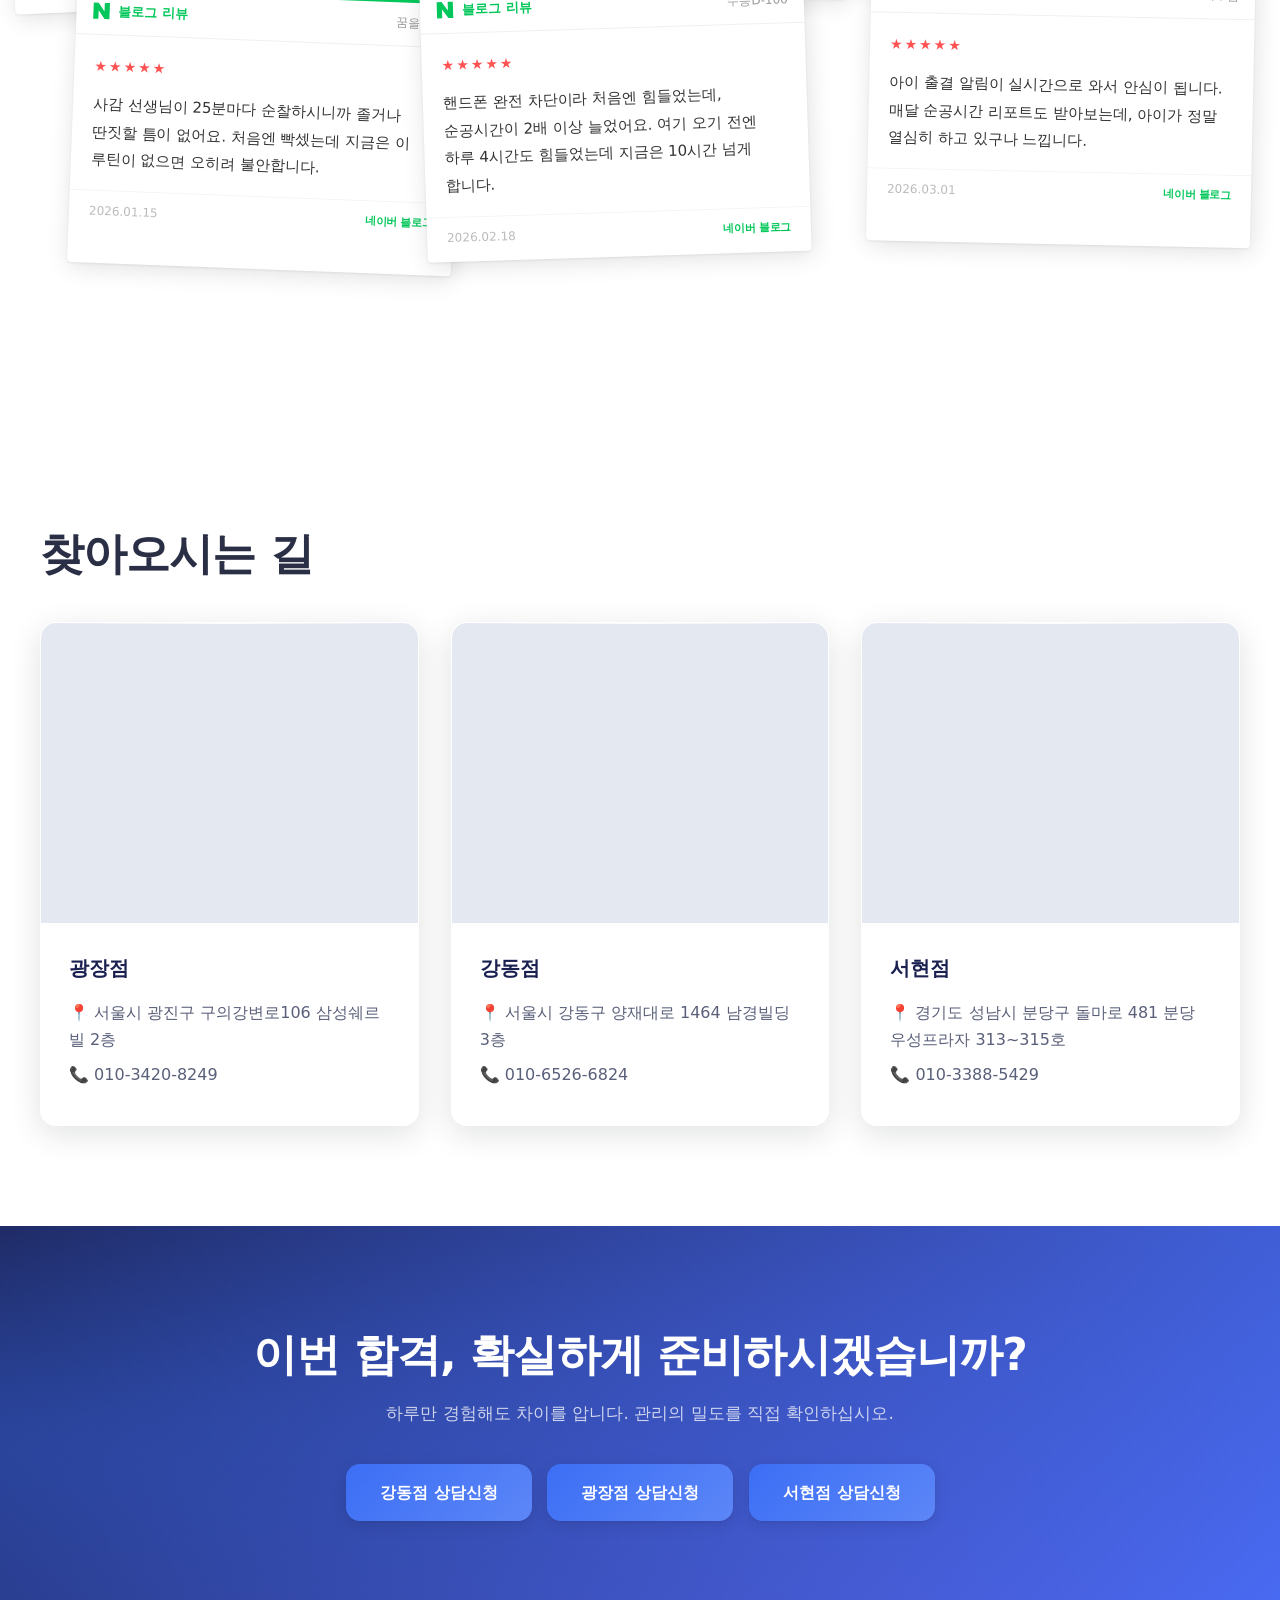
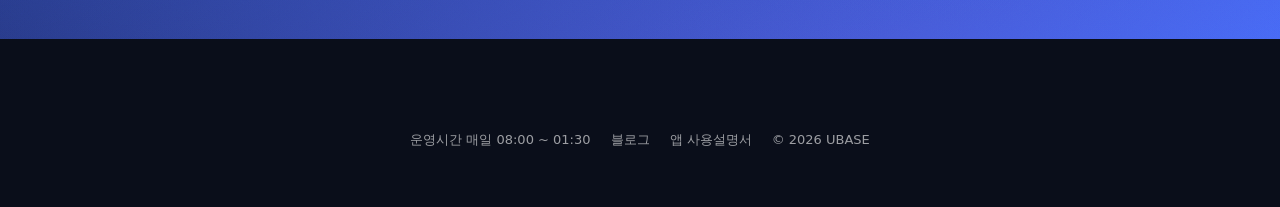
==== commit 1c837348: "feat(popup): 홈페이지 진입 시 윈터스쿨 팝업 — 이미지 클릭 시 /winter/, 다시 열지 않기·닫기 - 다시 열지 않기 = 이 브라우저에 기억(localStorage" ====
--- a/index.html
+++ b/index.html
@@ -7,7 +7,7 @@
   <meta name="description" content="의지는 소모됩니다. 환경은 남습니다. 안면인식 출결, 휴대폰 제출 검사, IT 관리 시스템으로 철저하게 관리합니다.">
   <link rel="icon" type="image/svg+xml" href="favicon.svg">
   <link rel="stylesheet" as="style" crossorigin href="https://cdn.jsdelivr.net/gh/orioncactus/pretendard@v1.3.9/dist/web/variable/pretendardvariable-dynamic-subset.min.css" />
-  <link rel="stylesheet" href="style.css?v=20260305a">
+  <link rel="stylesheet" href="style.css?v=20261023a">
   <script type="text/javascript" src="https://oapi.map.naver.com/openapi/v3/maps.js?ncpKeyId=89ft0plwk0&submodules=geocoder"></script>
 </head>
 <body>
@@ -596,7 +596,17 @@
   </div>
   -->
 
-  <script src="script.js?v=20260305b"></script>
+  <!-- 윈터스쿨 진입 팝업 -->
+  <div class="winter-pop" id="winterPop" role="dialog" aria-modal="true" aria-label="유베이스 윈터스쿨 모집 안내" hidden>
+    <div class="winter-pop-box">
+      <a href="/winter/" class="winter-pop-link"><img src="winter/assets/popup-winter.png" alt="유베이스 윈터스쿨 모집 OPEN, 최대 50% 할인. 프리윈터 11월 19일~12월 31일, 정규윈터 1월 1일~2월 28일" width="1080" height="1080"></a>
+      <div class="winter-pop-btns">
+        <button type="button" id="winterPopNever">다시 열지 않기</button>
+        <button type="button" id="winterPopClose">닫기</button>
+      </div>
+    </div>
+  </div>
+  <script src="script.js?v=20261023a"></script>
 </body>
 </html>
 
--- a/style.css
+++ b/style.css
@@ -722,3 +722,13 @@
 .nav-winter,.nav-winter:hover,.nav.scrolled .nav-links a.nav-winter{color:#ff7a1a!important;font-weight:700!important}
 .nav-winter-m{display:none!important;font-size:14px}
 @media(max-width:768px){.nav-winter-m{display:inline-block!important}}
+
+/* 윈터스쿨 진입 팝업 */
+.winter-pop{position:fixed;inset:0;z-index:9990;background:rgba(0,0,0,.55);display:flex;align-items:center;justify-content:center;padding:20px}
+.winter-pop[hidden]{display:none}
+.winter-pop-box{width:100%;max-width:440px;border-radius:16px;overflow:hidden;background:#fff;box-shadow:0 20px 60px rgba(0,0,0,.35)}
+.winter-pop-link,.winter-pop-link img{display:block;width:100%;height:auto}
+.winter-pop-btns{display:flex;border-top:1px solid #e5e7eb}
+.winter-pop-btns button{flex:1;padding:15px 0;font-size:15px;font-weight:600;color:#4b5563;background:#fff;border:0;cursor:pointer}
+.winter-pop-btns button+button{border-left:1px solid #e5e7eb;color:#111827}
+.winter-pop-btns button:hover{background:#f3f4f6}
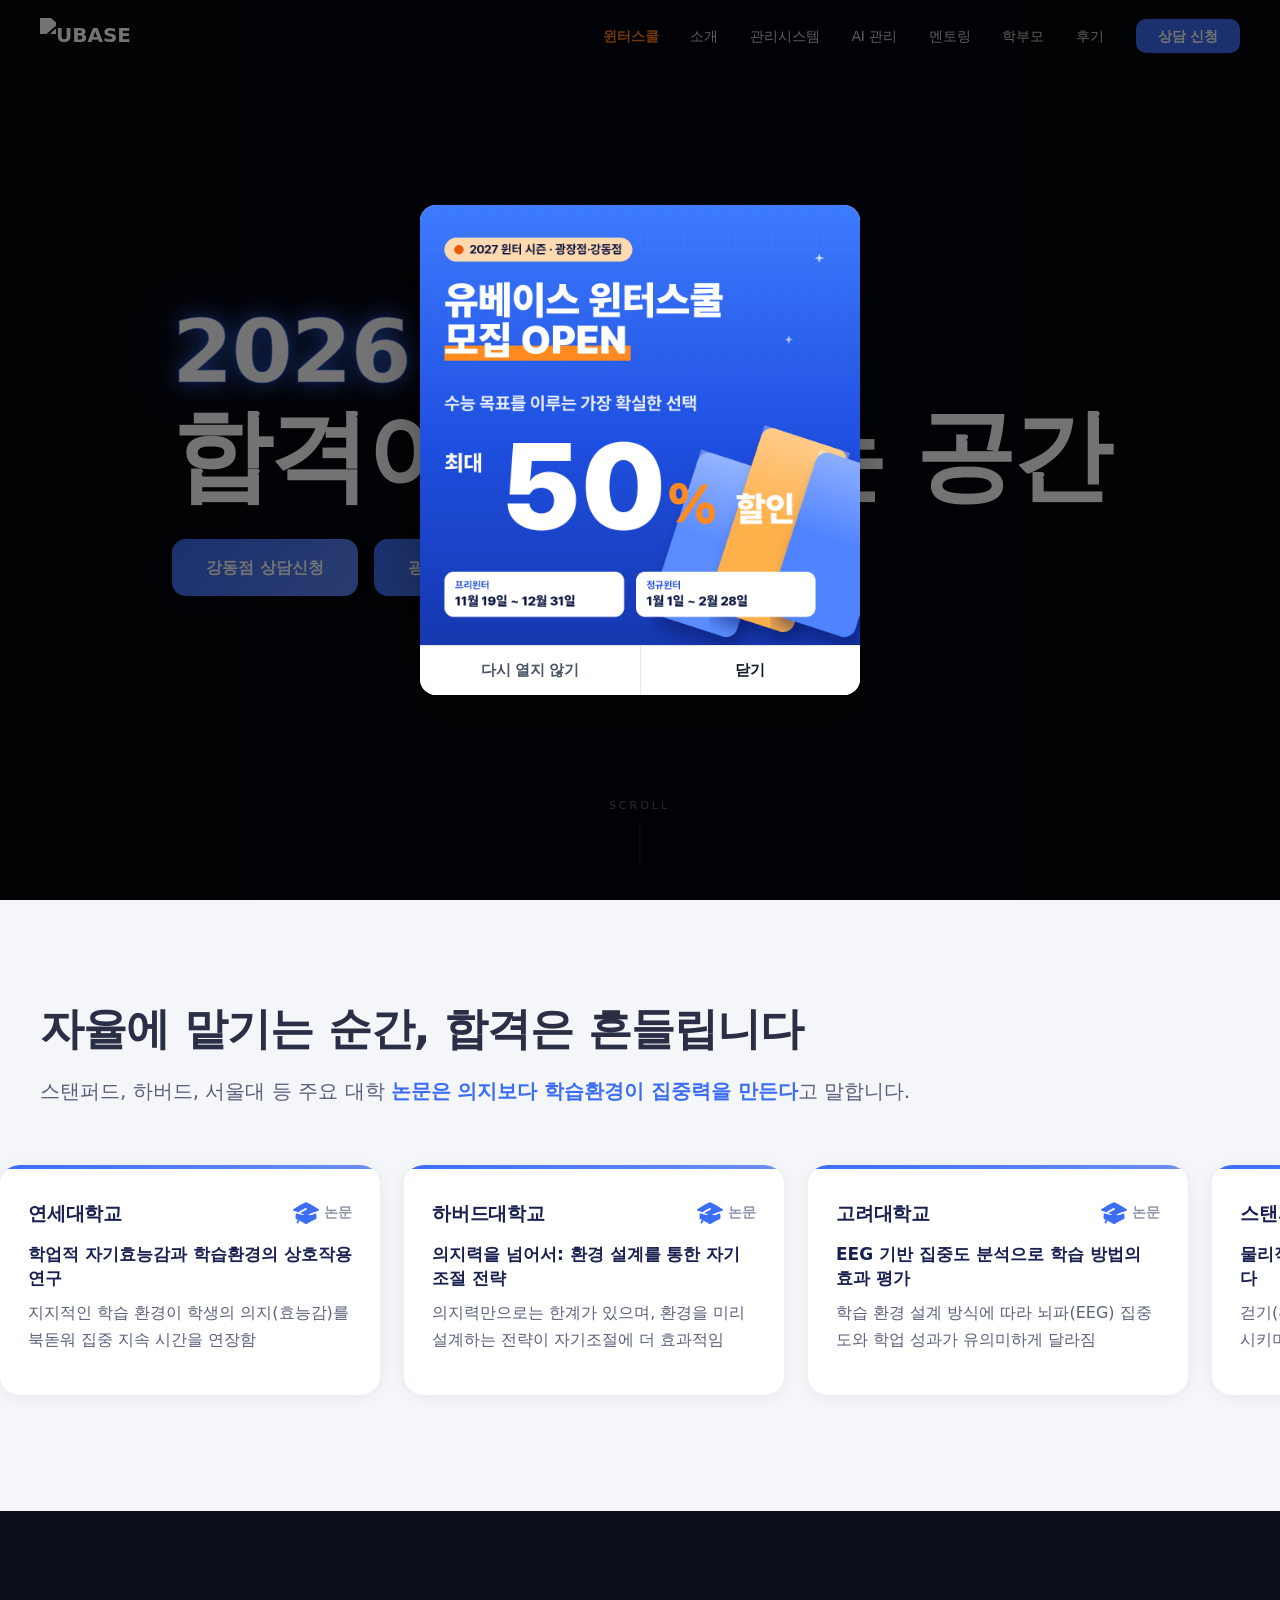
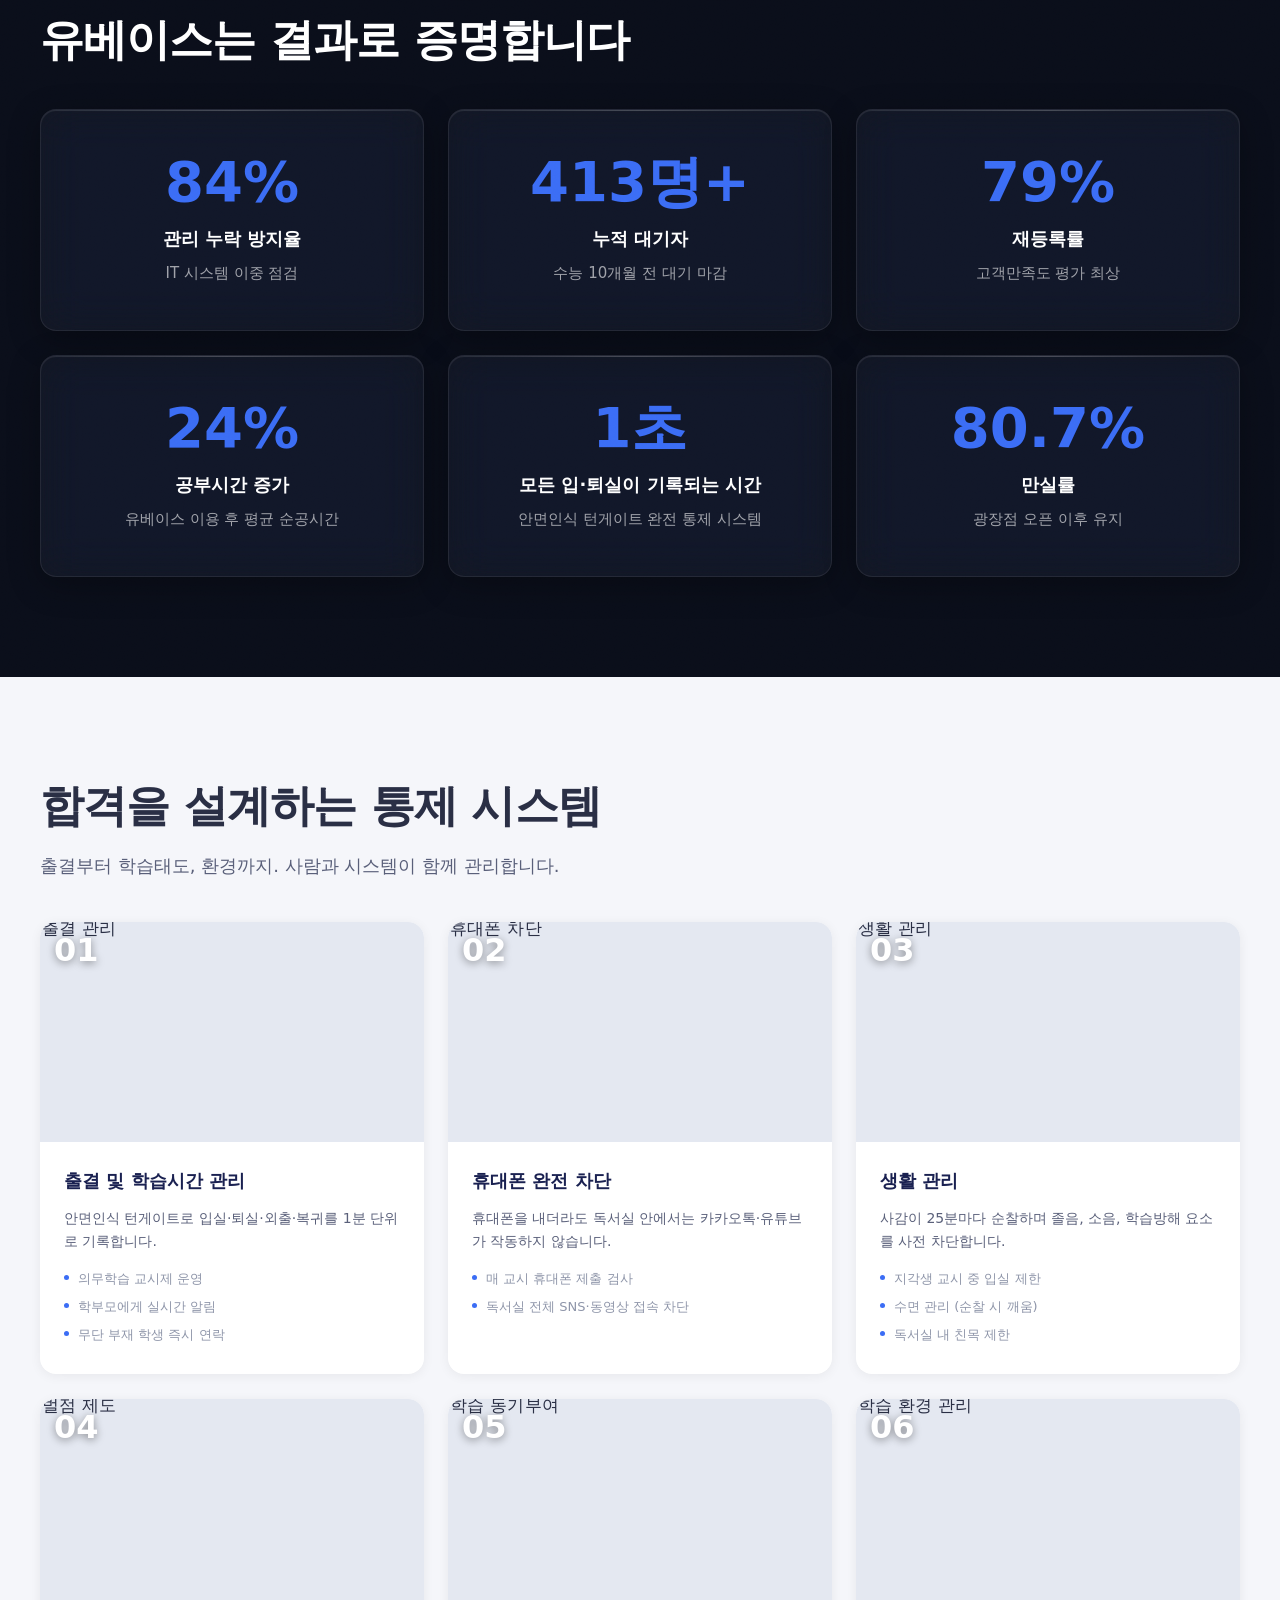
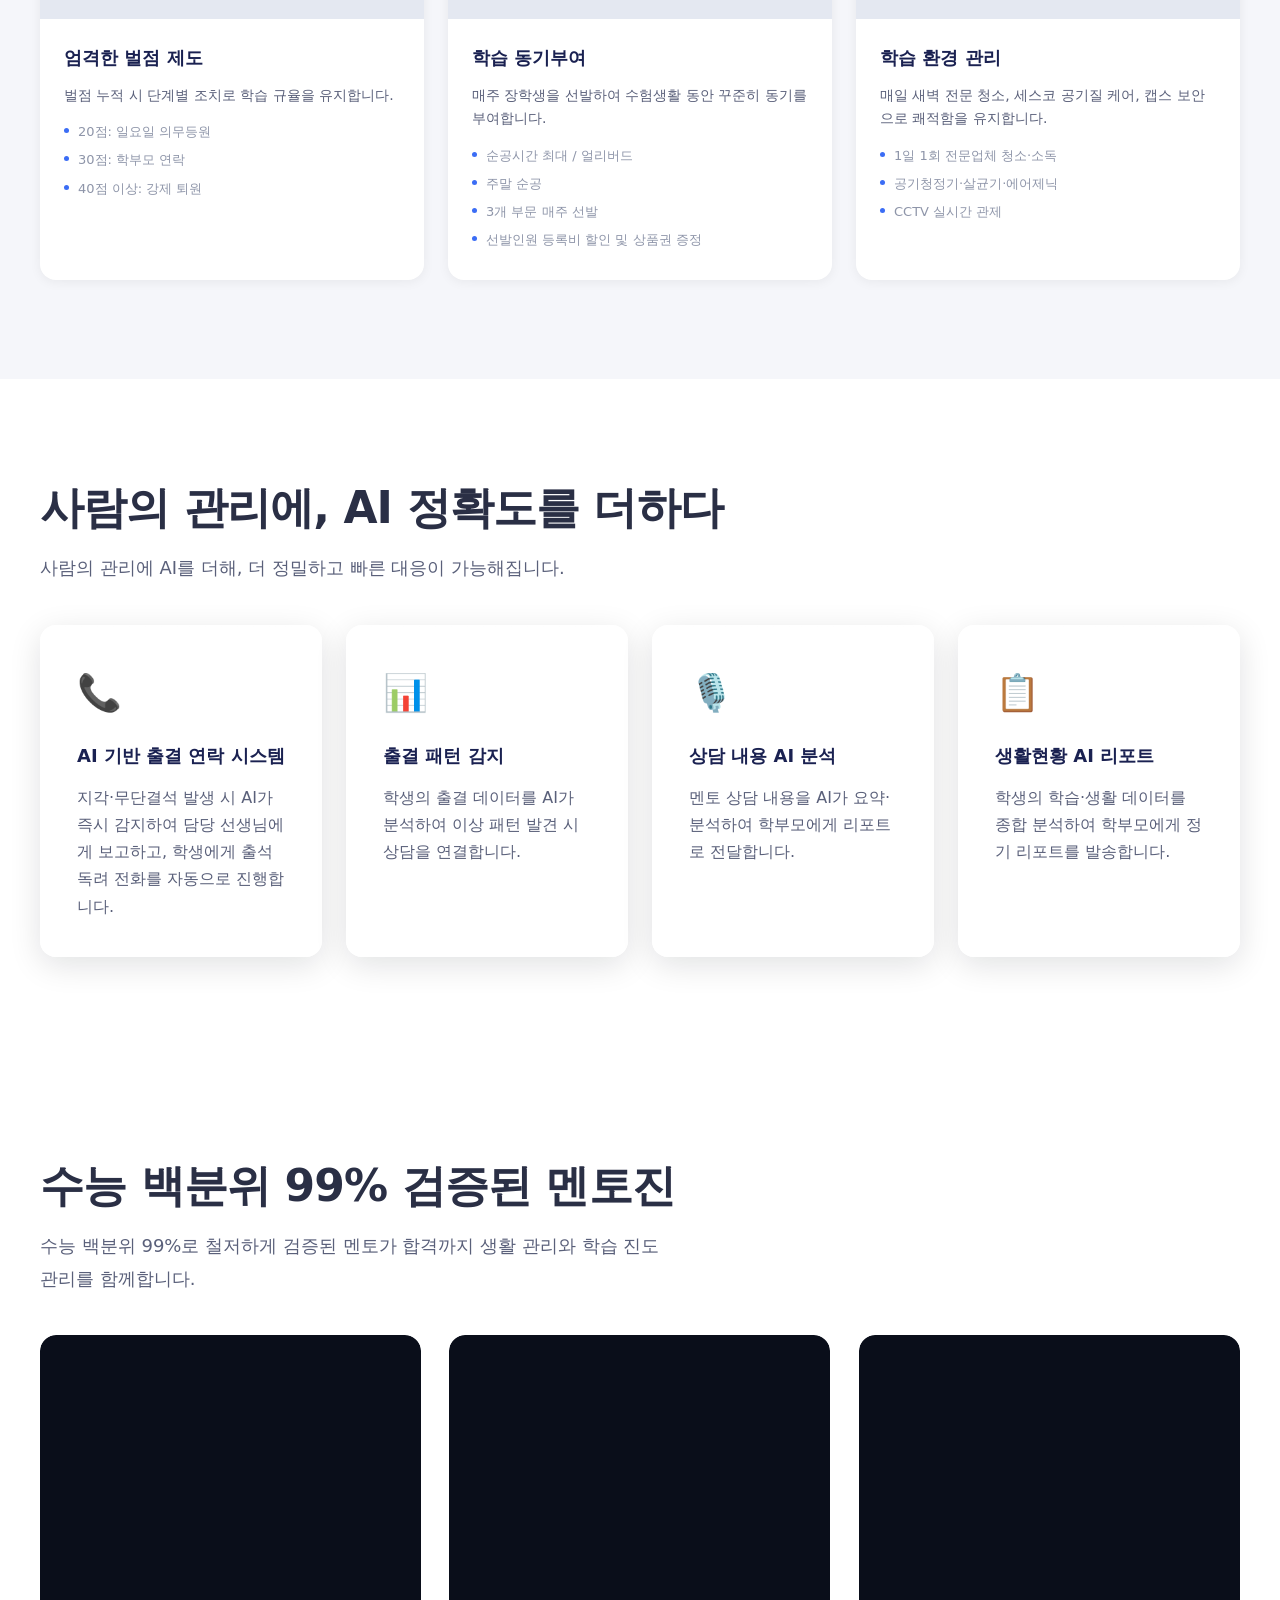
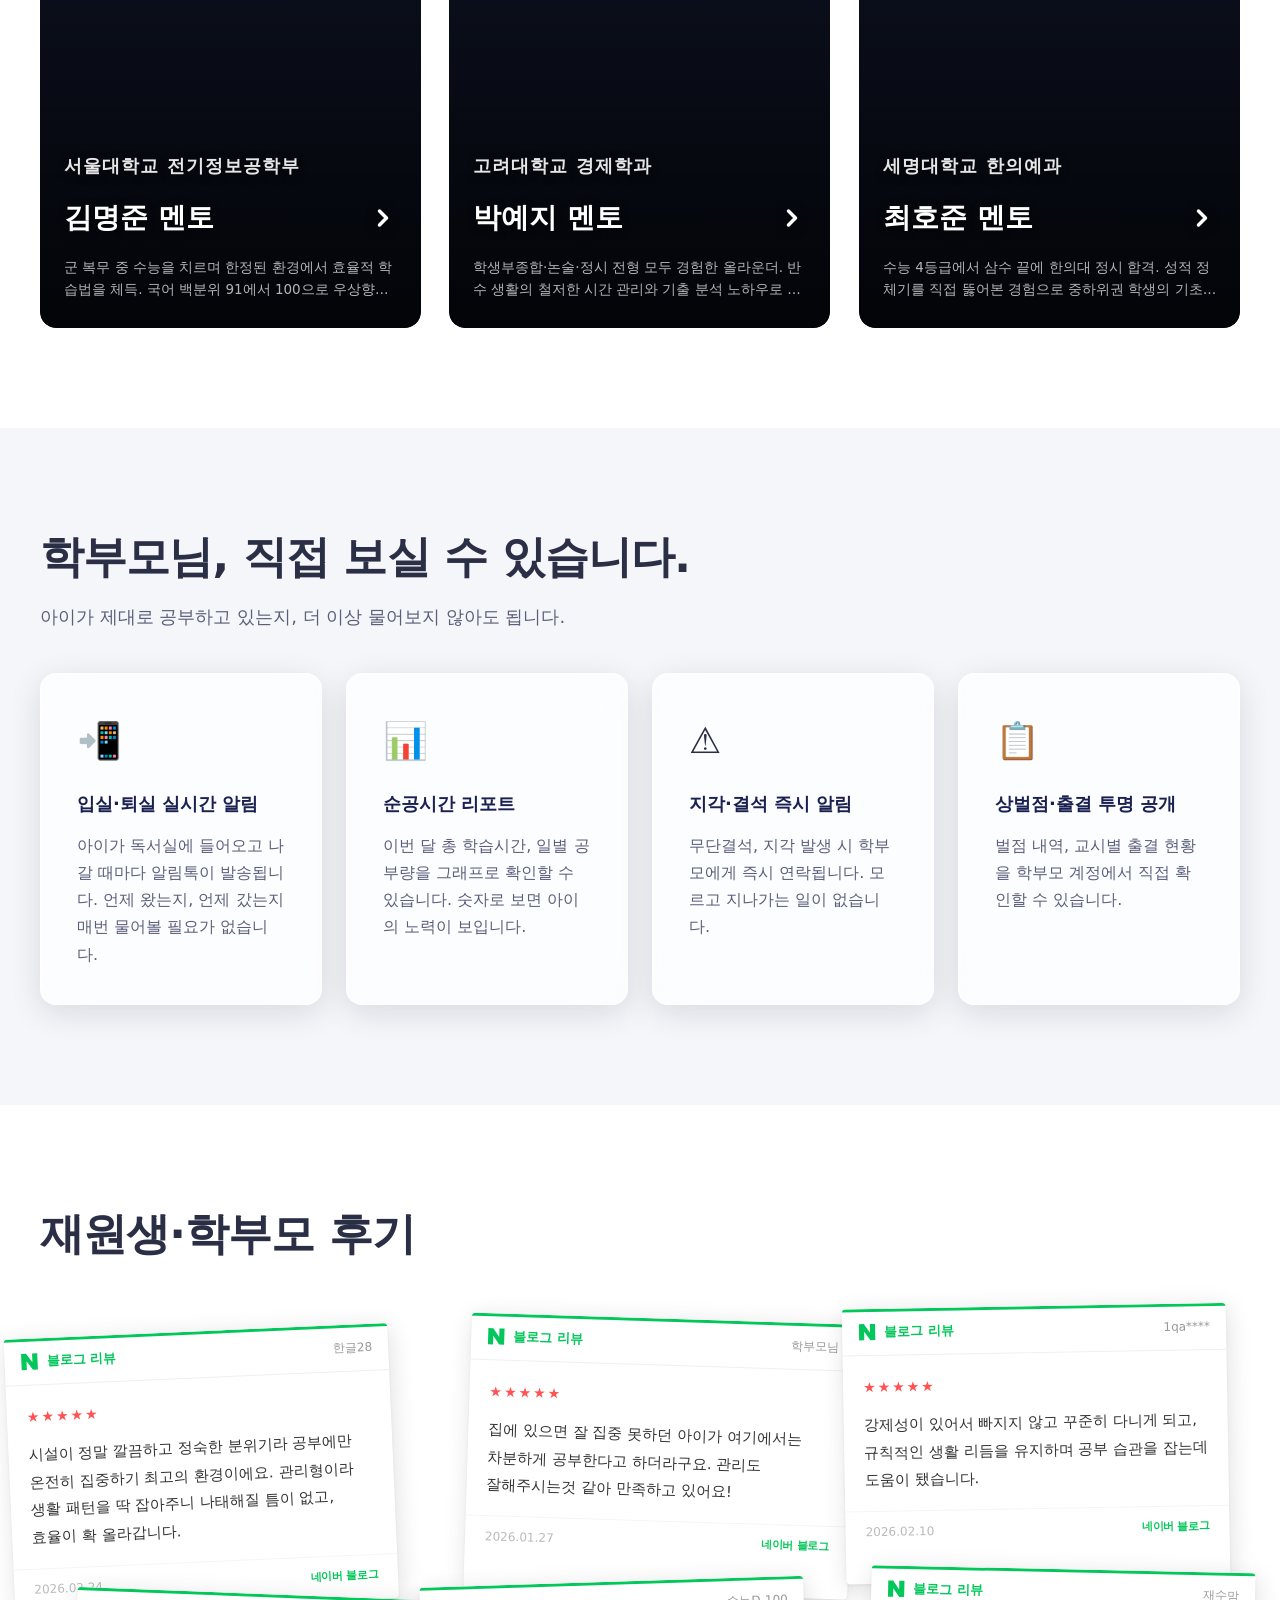
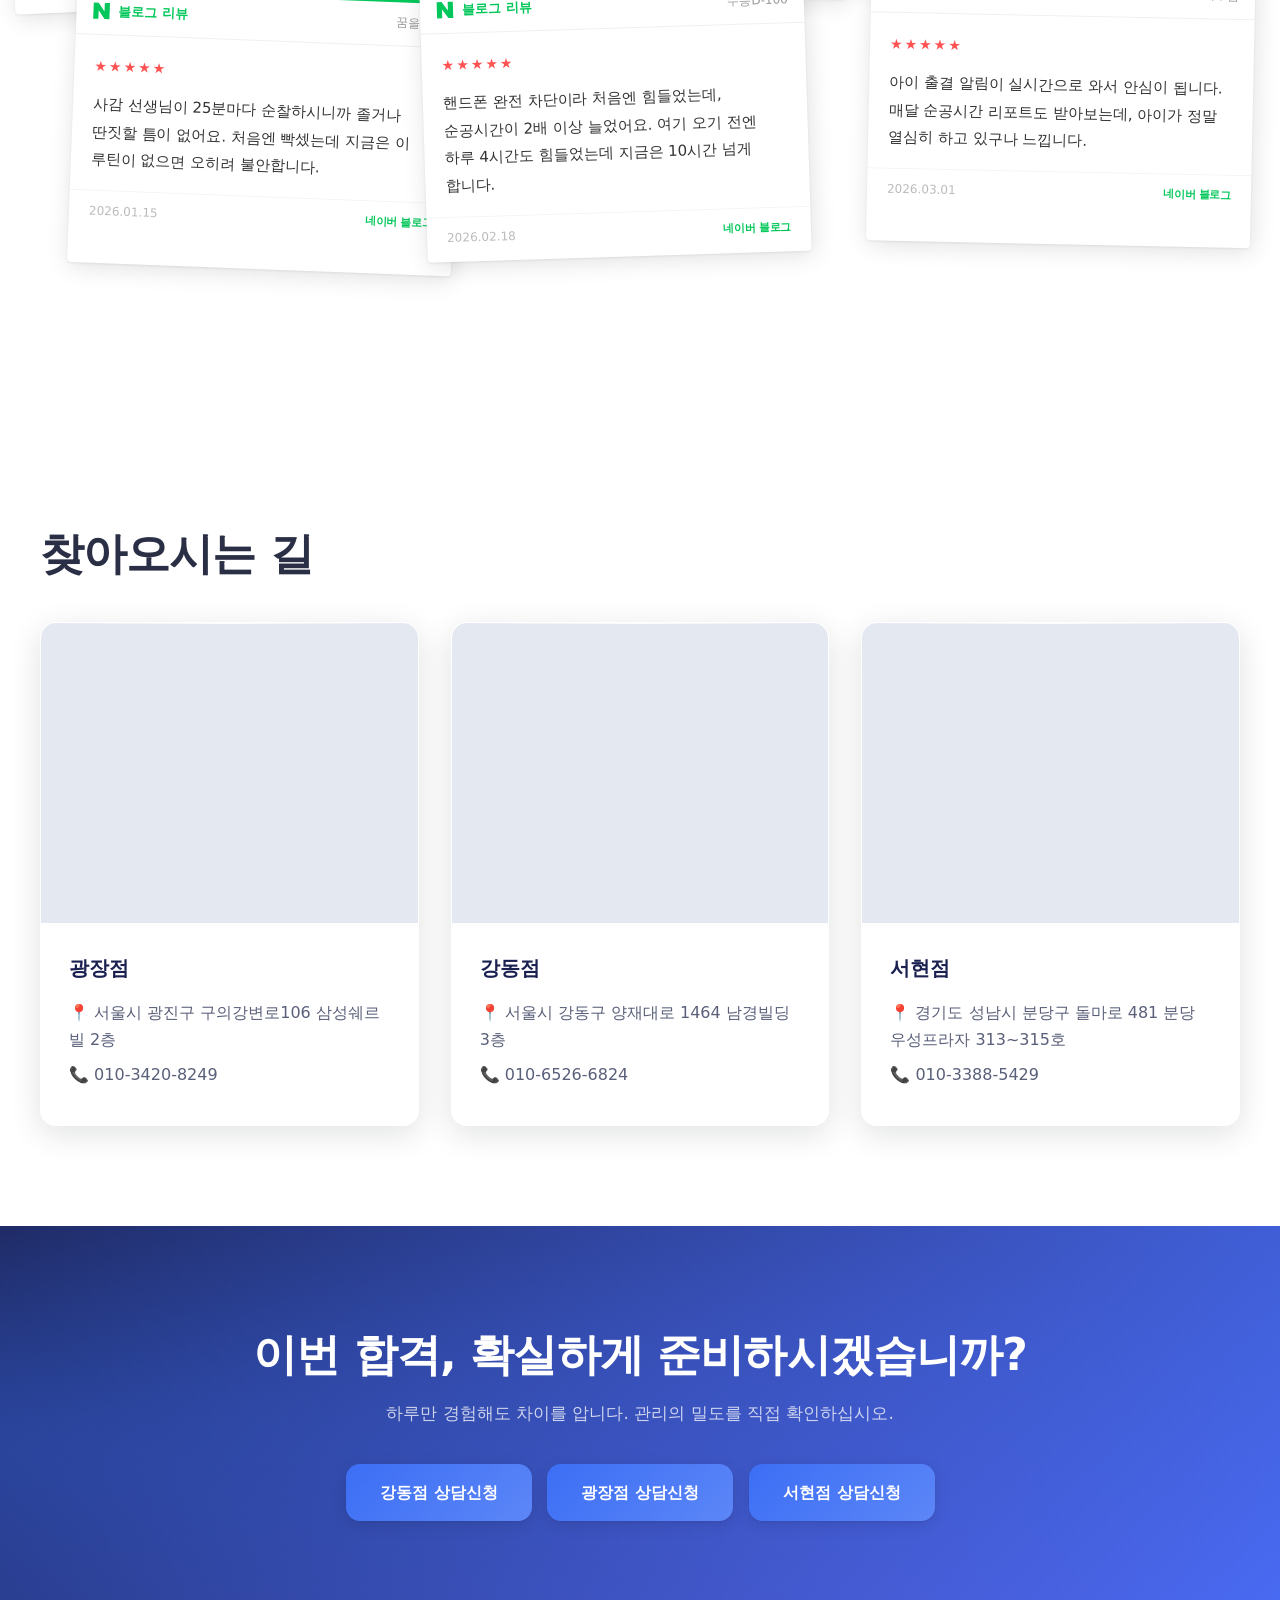
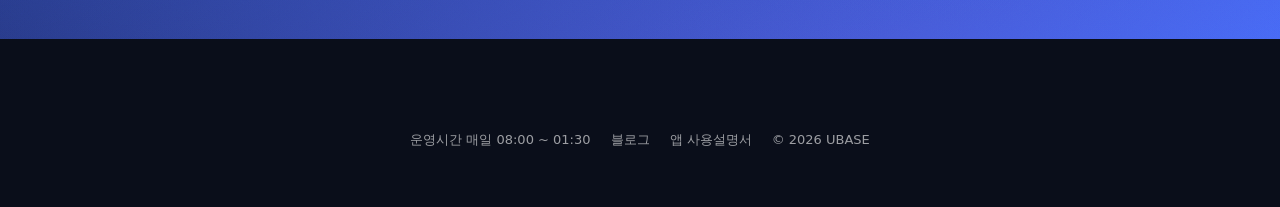
==== commit ccdb0595: "feat(analytics): 전 페이지 방문 분석 (GA4 + Clarity), 섹션 체류시간·윈터스쿨 팝업·신청 퍼널 이벤트 WHY: 체류시간과 섹션별 관심도, 윈터스쿨 팝업 " ====
--- a/index.html
+++ b/index.html
@@ -4,6 +4,7 @@
   <meta charset="UTF-8">
   <meta name="viewport" content="width=device-width, initial-scale=1.0">
   <title>유베이스 | 수험생 전문 관리형 독서실</title>
+  <script defer src="/analytics.js?v=20261023a"></script>
   <meta name="description" content="의지는 소모됩니다. 환경은 남습니다. 안면인식 출결, 휴대폰 제출 검사, IT 관리 시스템으로 철저하게 관리합니다.">
   <link rel="icon" type="image/svg+xml" href="favicon.svg">
   <link rel="stylesheet" as="style" crossorigin href="https://cdn.jsdelivr.net/gh/orioncactus/pretendard@v1.3.9/dist/web/variable/pretendardvariable-dynamic-subset.min.css" />
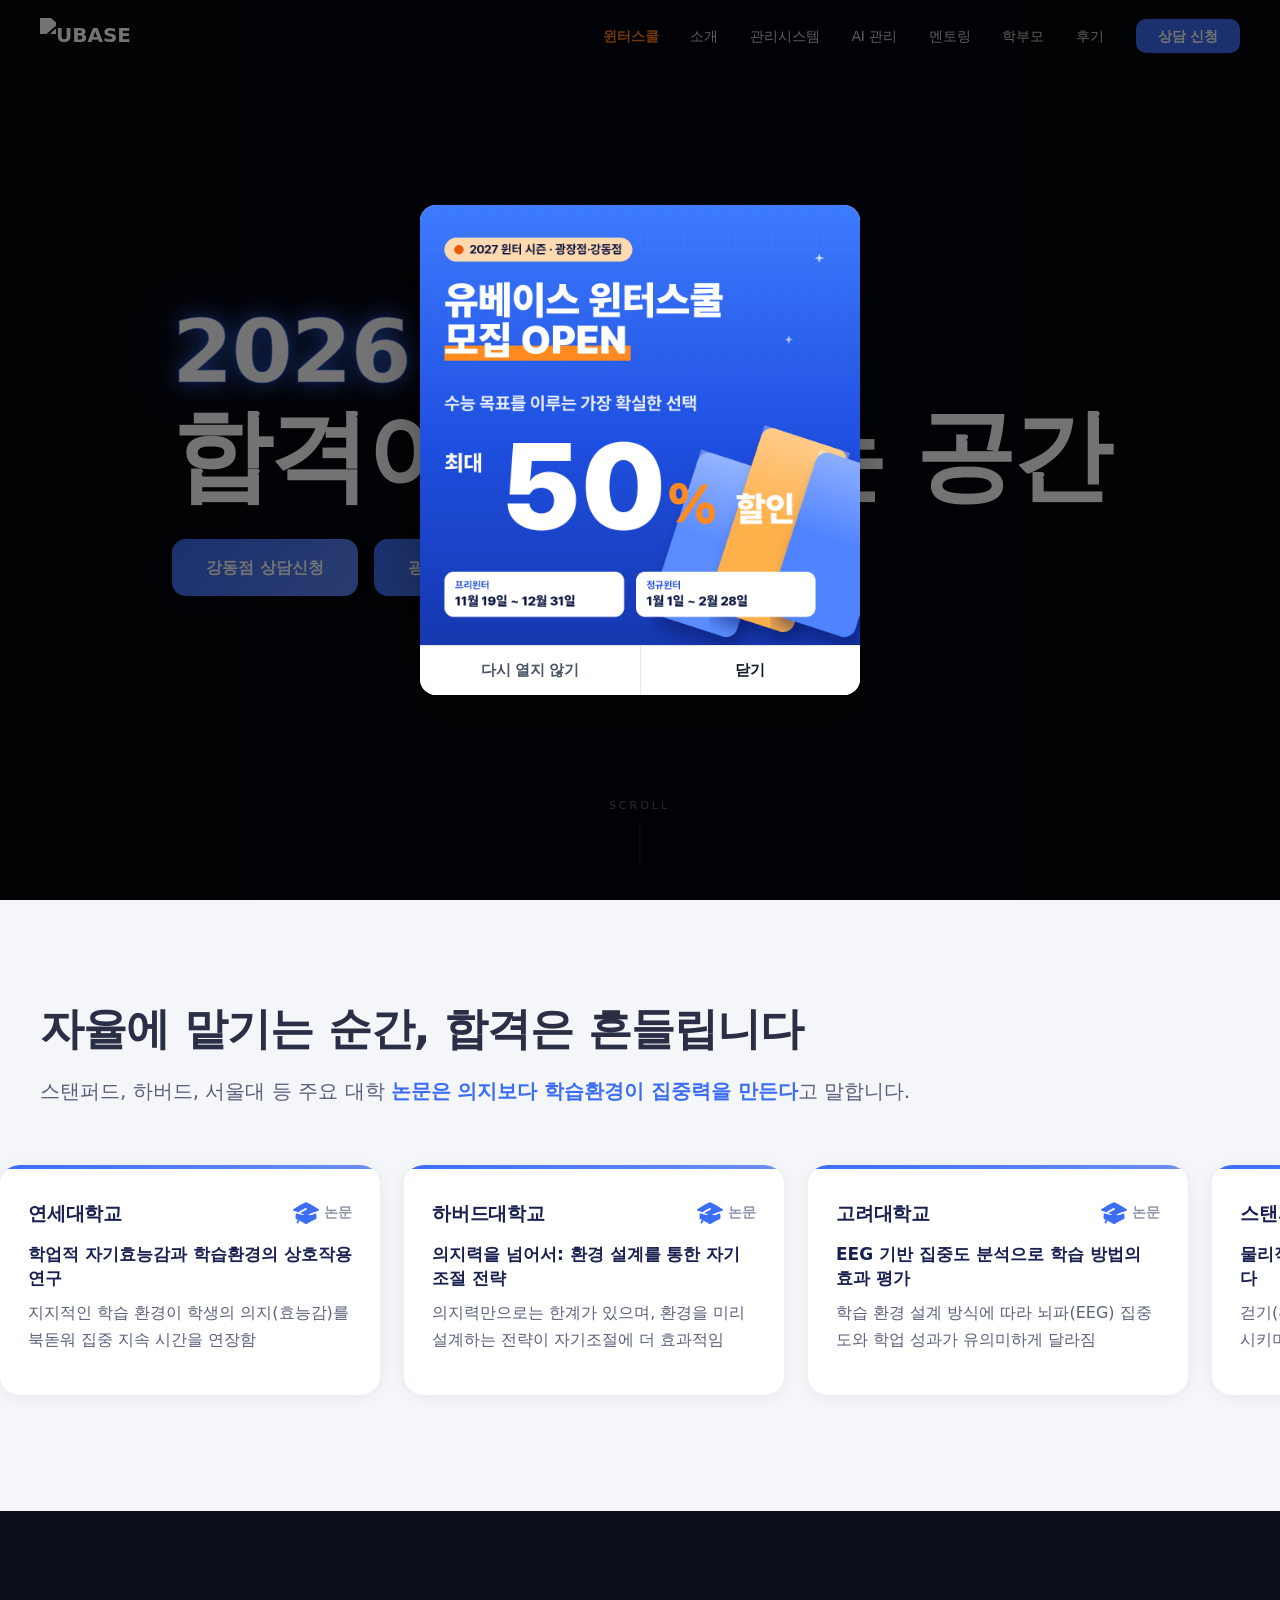
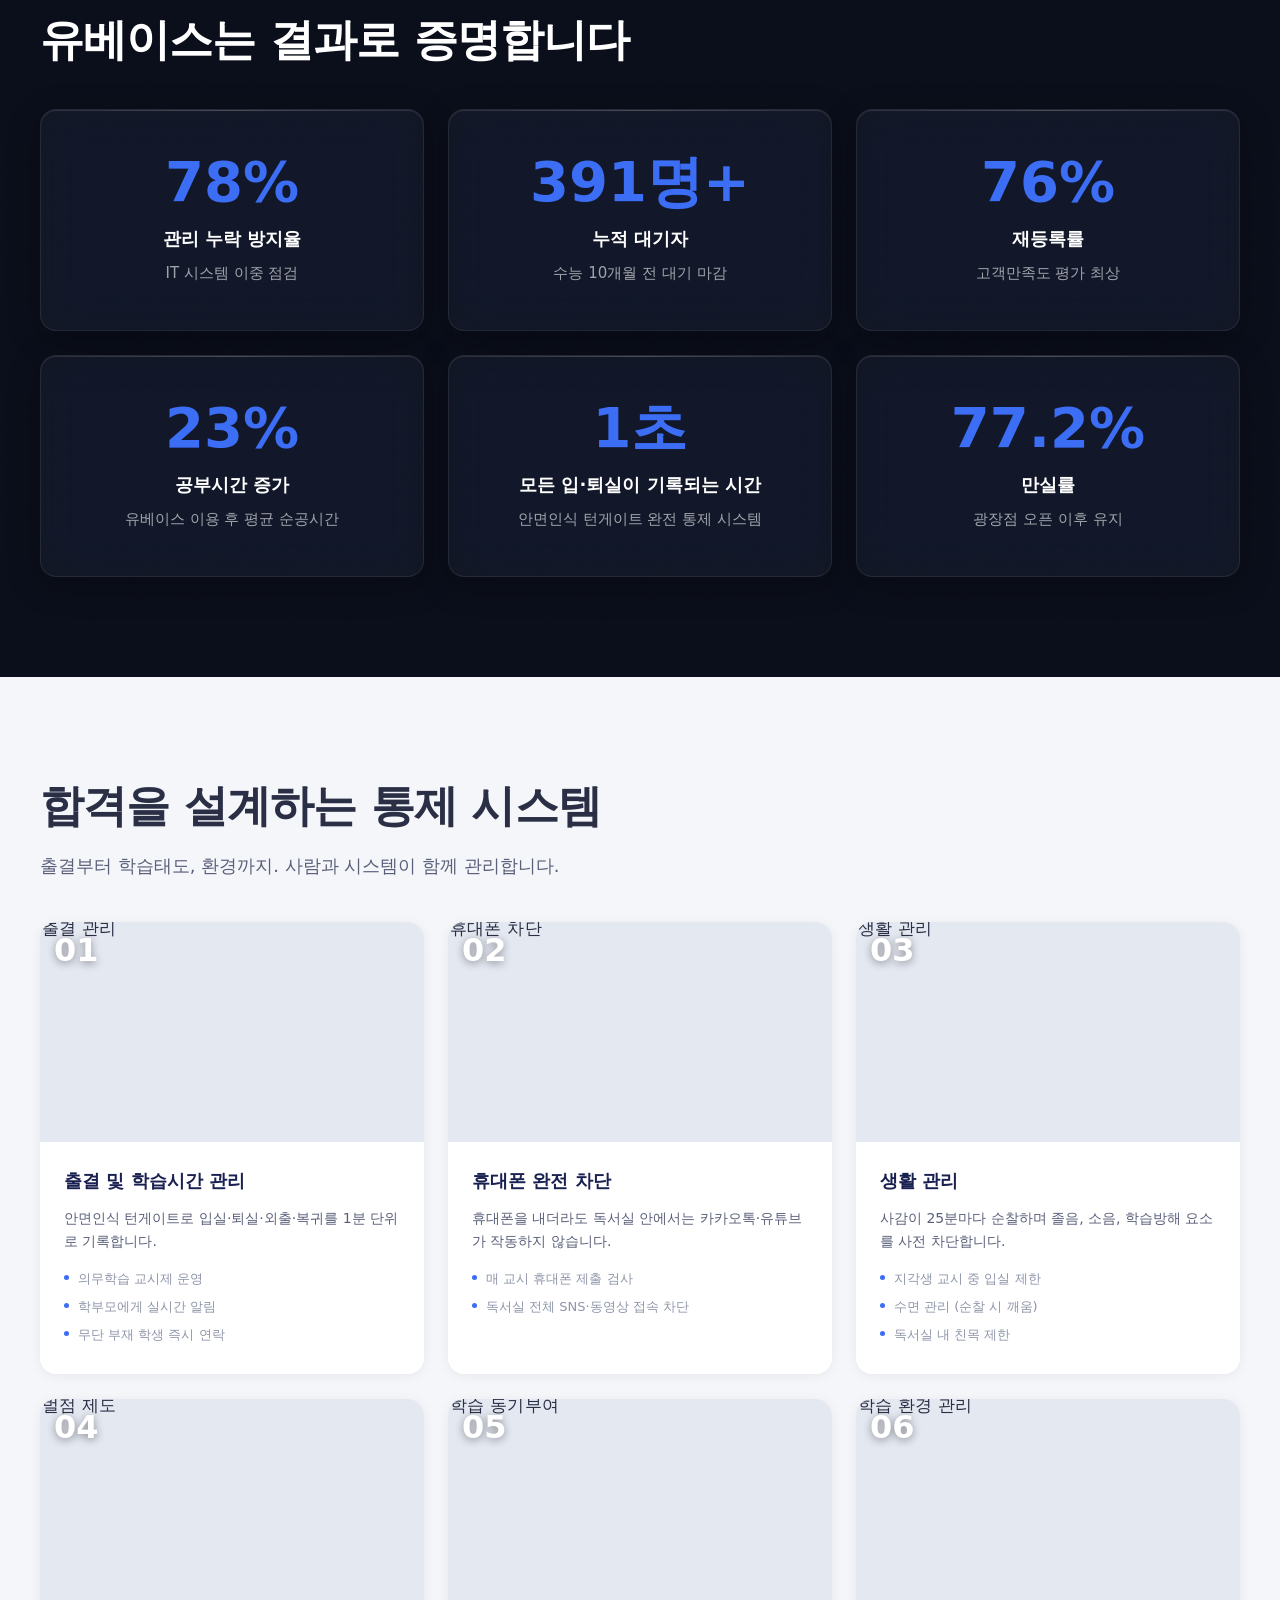
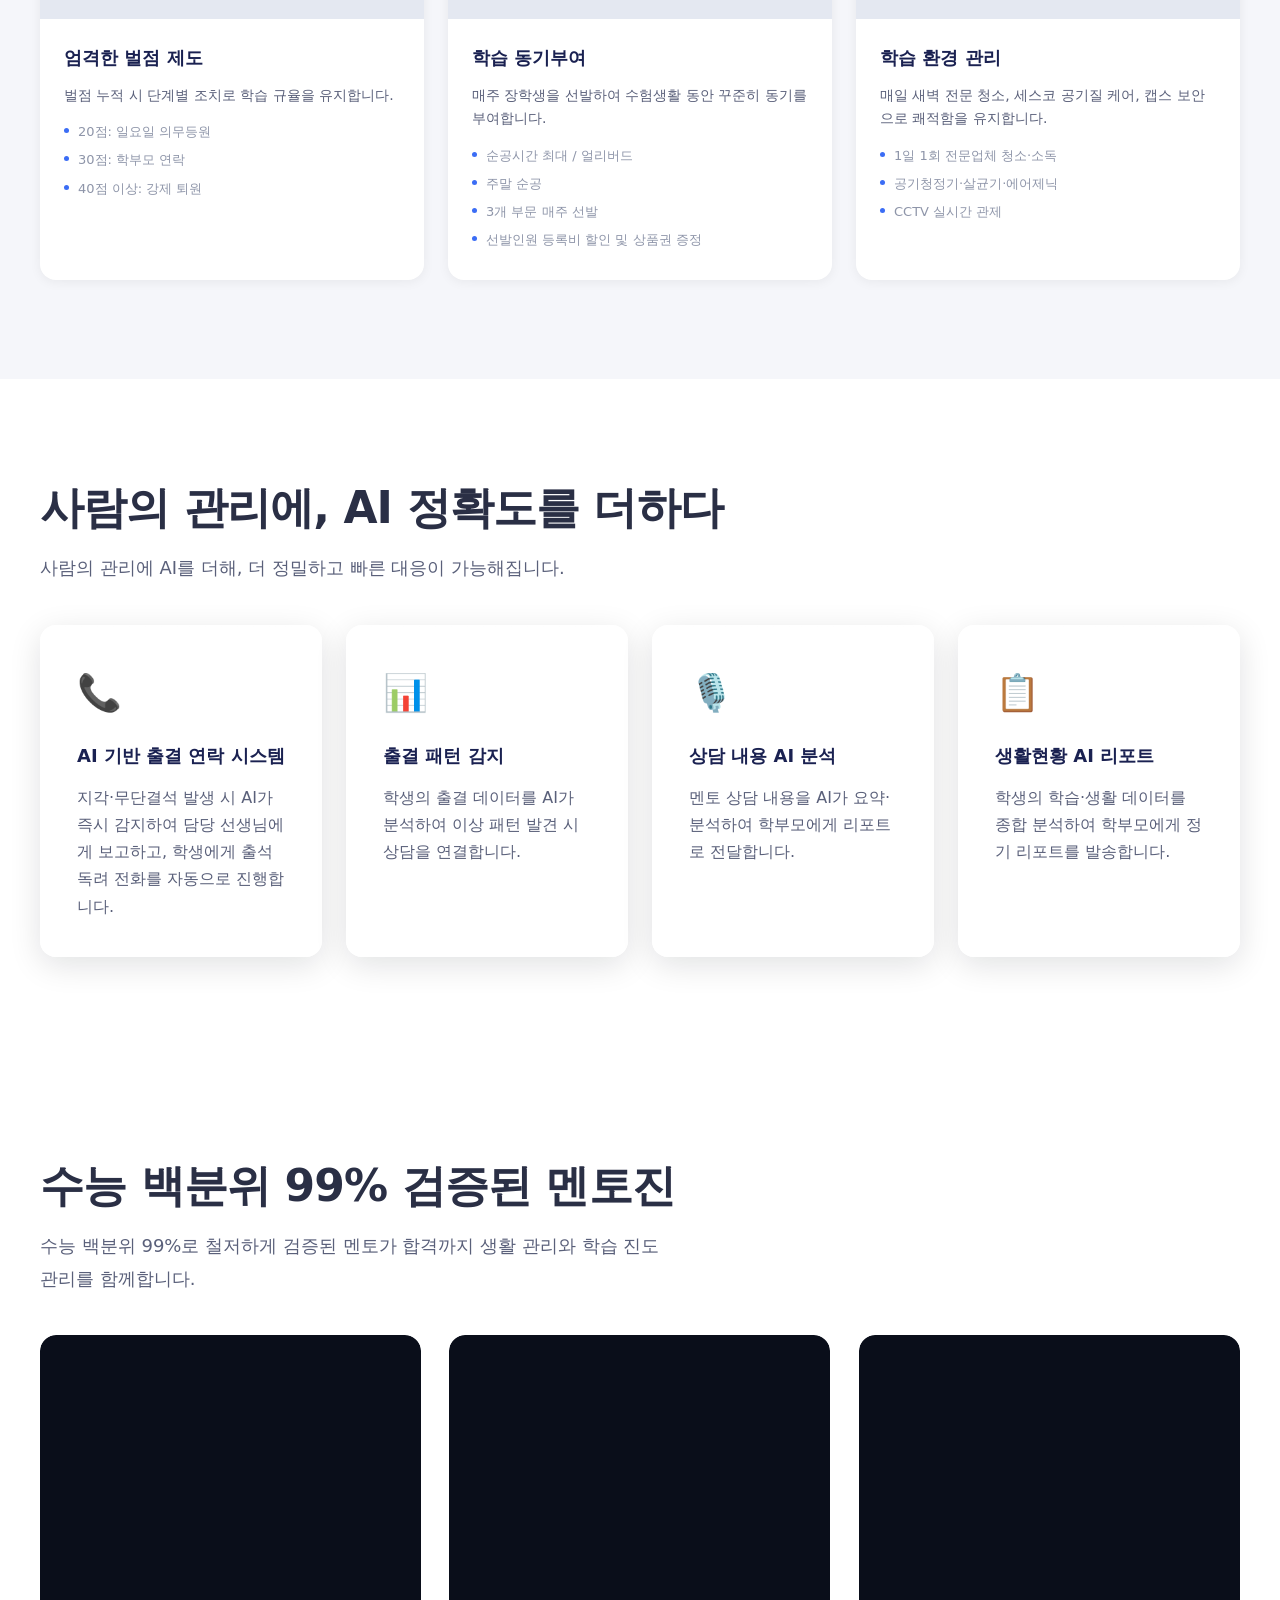
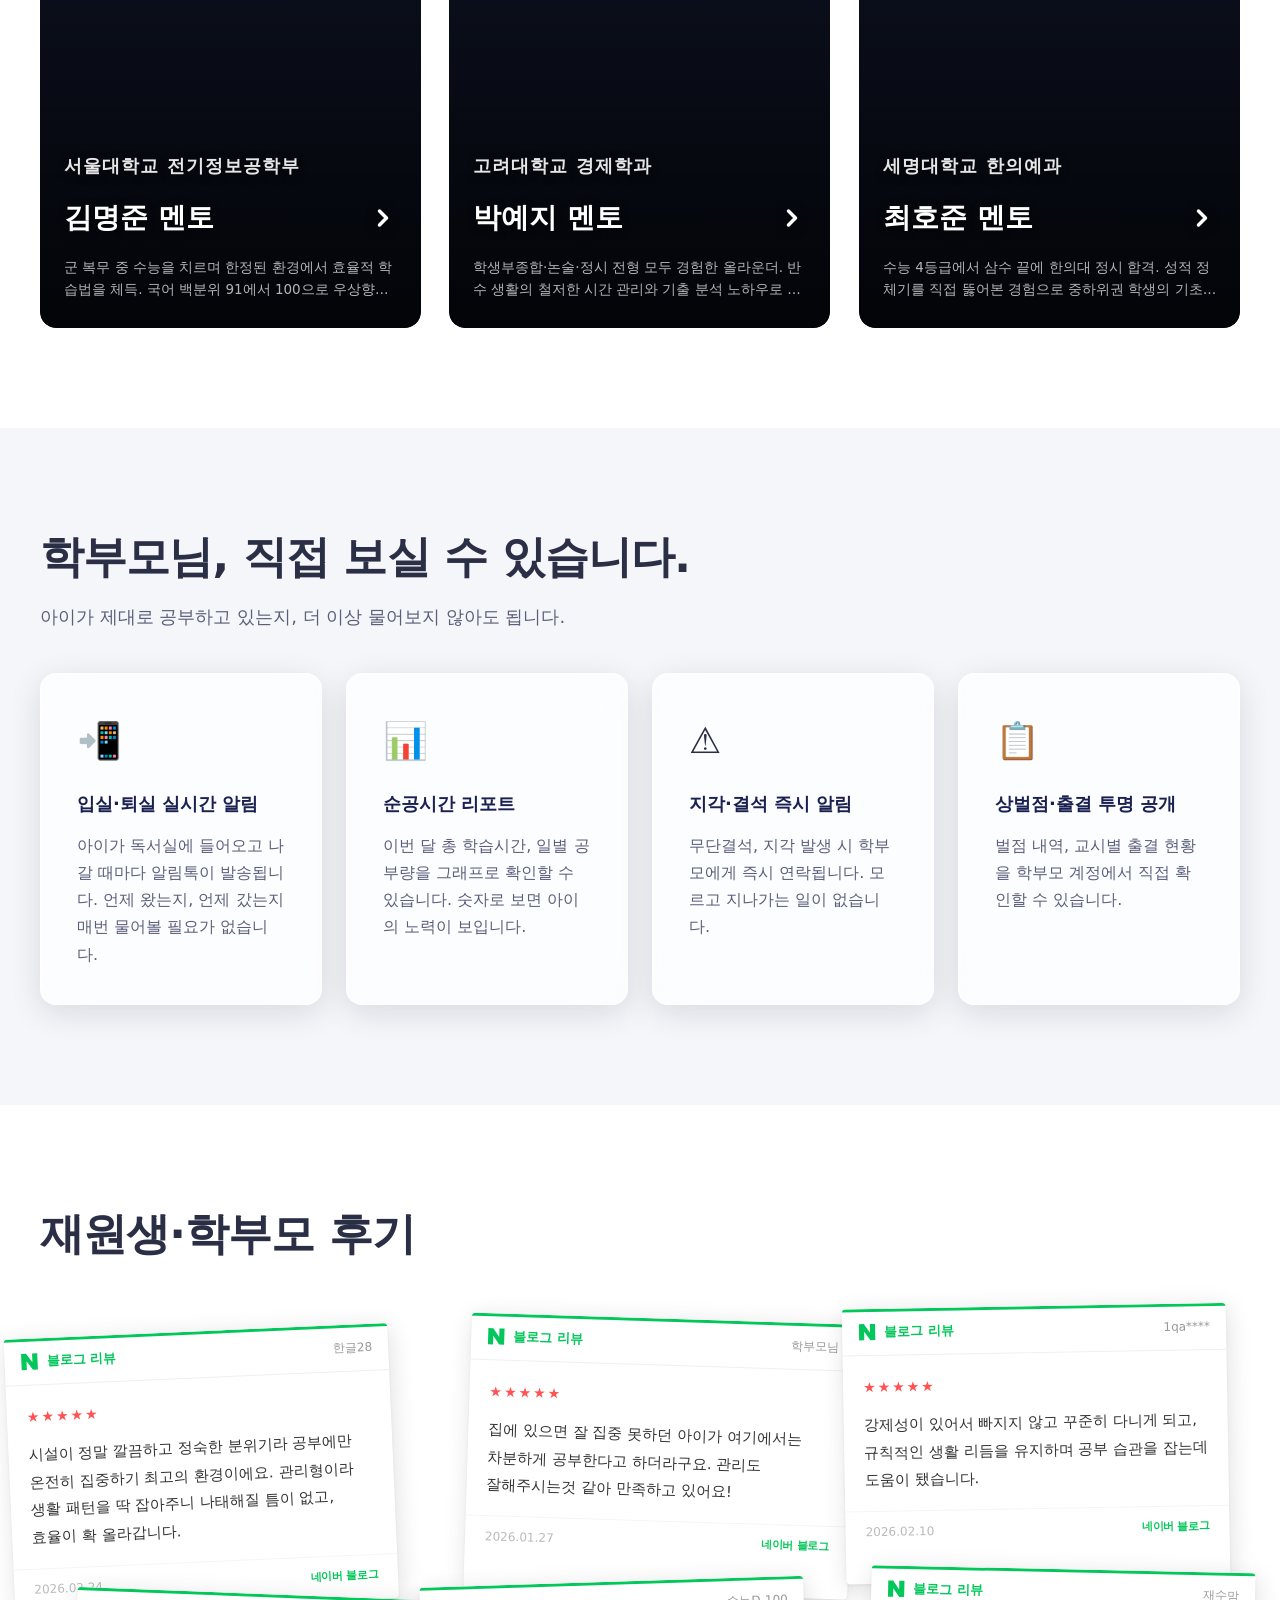
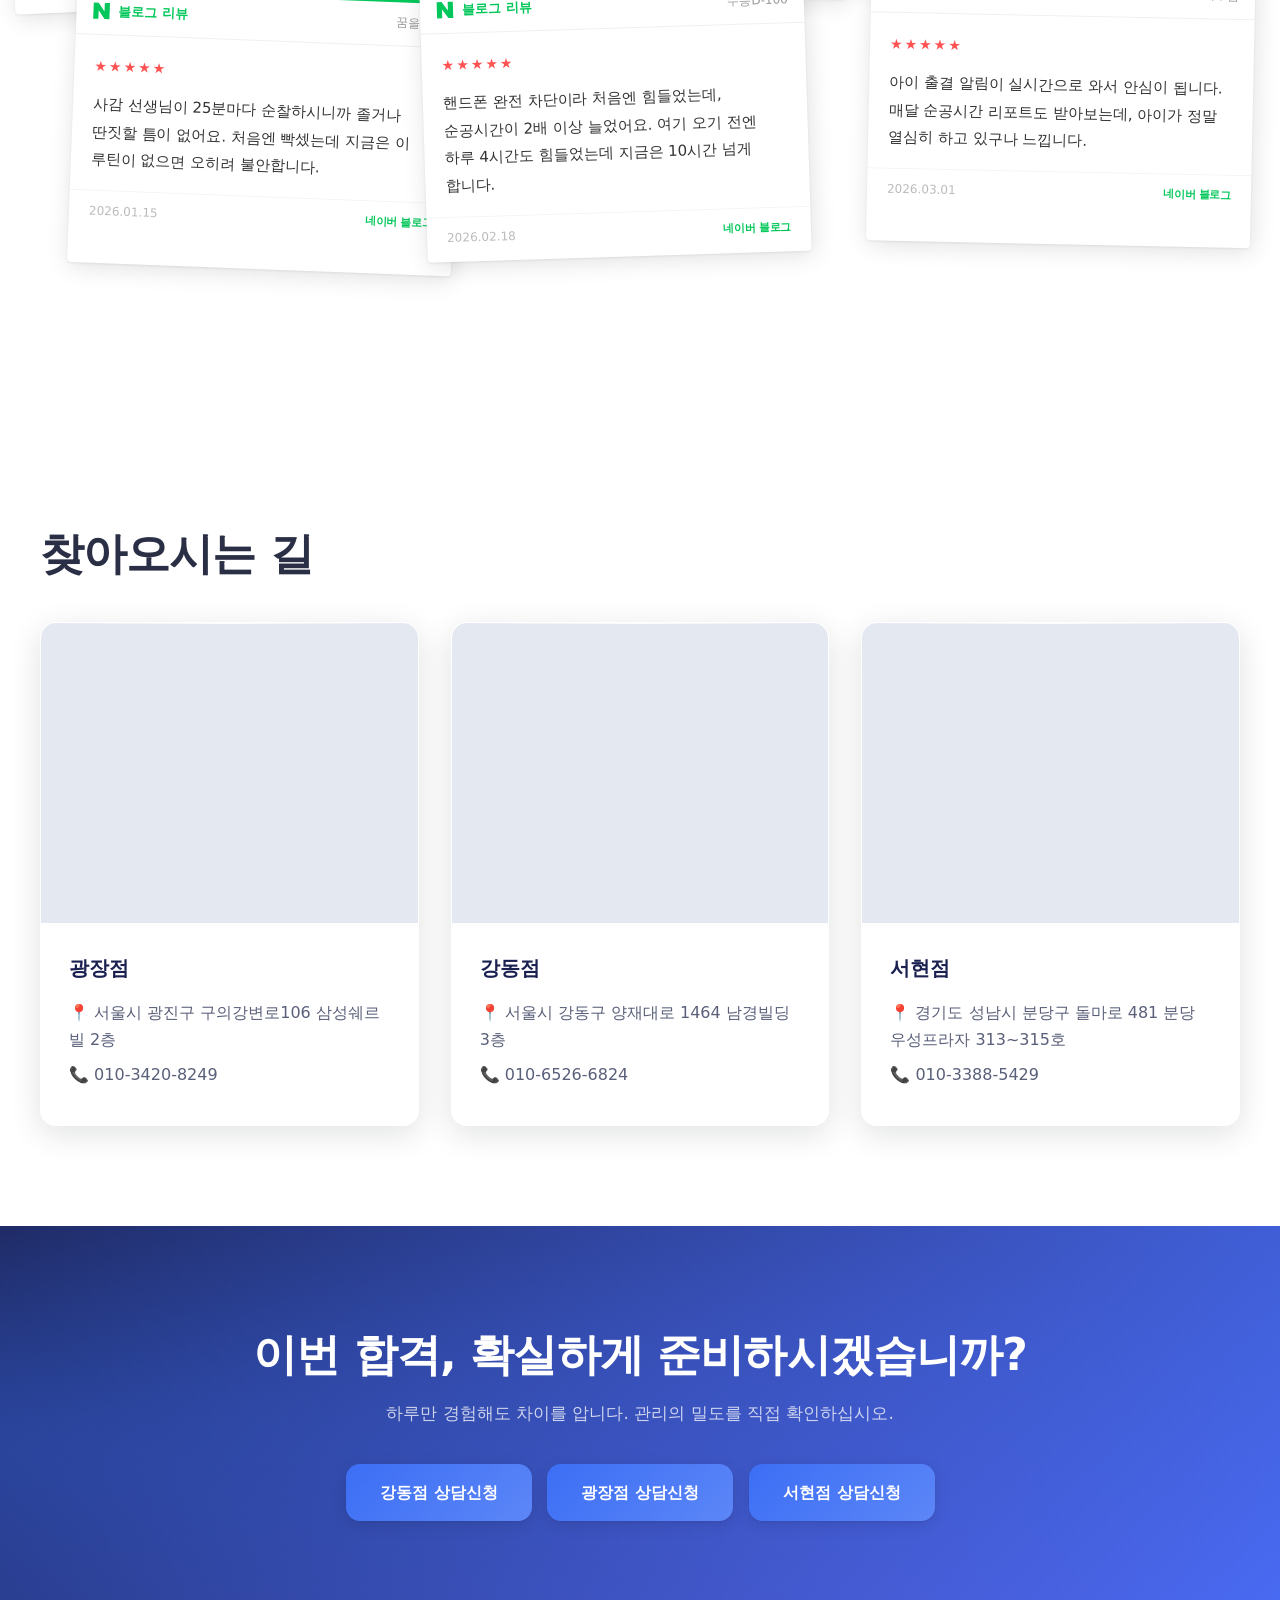
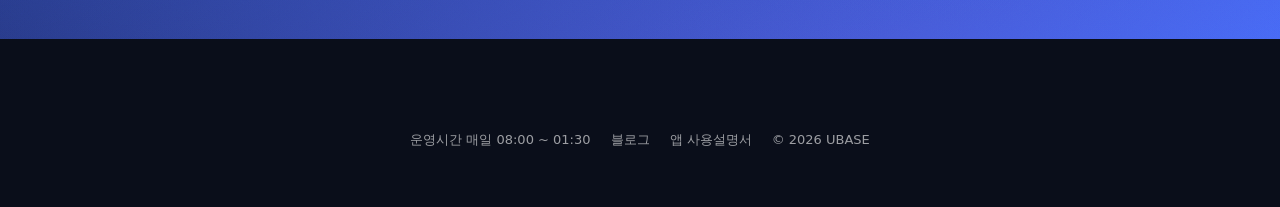
==== commit 34031992: "feat(analytics): GA4 측정 ID 연결 (G-S7FJXKTDS3) WHY: 사용자가 GA4 속성·웹 스트림을 만들어 측정 ID 를 전달. 이 시점부터 방문·섹션·팝업" ====
--- a/index.html
+++ b/index.html
@@ -4,7 +4,7 @@
   <meta charset="UTF-8">
   <meta name="viewport" content="width=device-width, initial-scale=1.0">
   <title>유베이스 | 수험생 전문 관리형 독서실</title>
-  <script defer src="/analytics.js?v=20261023a"></script>
+  <script defer src="/analytics.js?v=20261023b"></script>
   <meta name="description" content="의지는 소모됩니다. 환경은 남습니다. 안면인식 출결, 휴대폰 제출 검사, IT 관리 시스템으로 철저하게 관리합니다.">
   <link rel="icon" type="image/svg+xml" href="favicon.svg">
   <link rel="stylesheet" as="style" crossorigin href="https://cdn.jsdelivr.net/gh/orioncactus/pretendard@v1.3.9/dist/web/variable/pretendardvariable-dynamic-subset.min.css" />
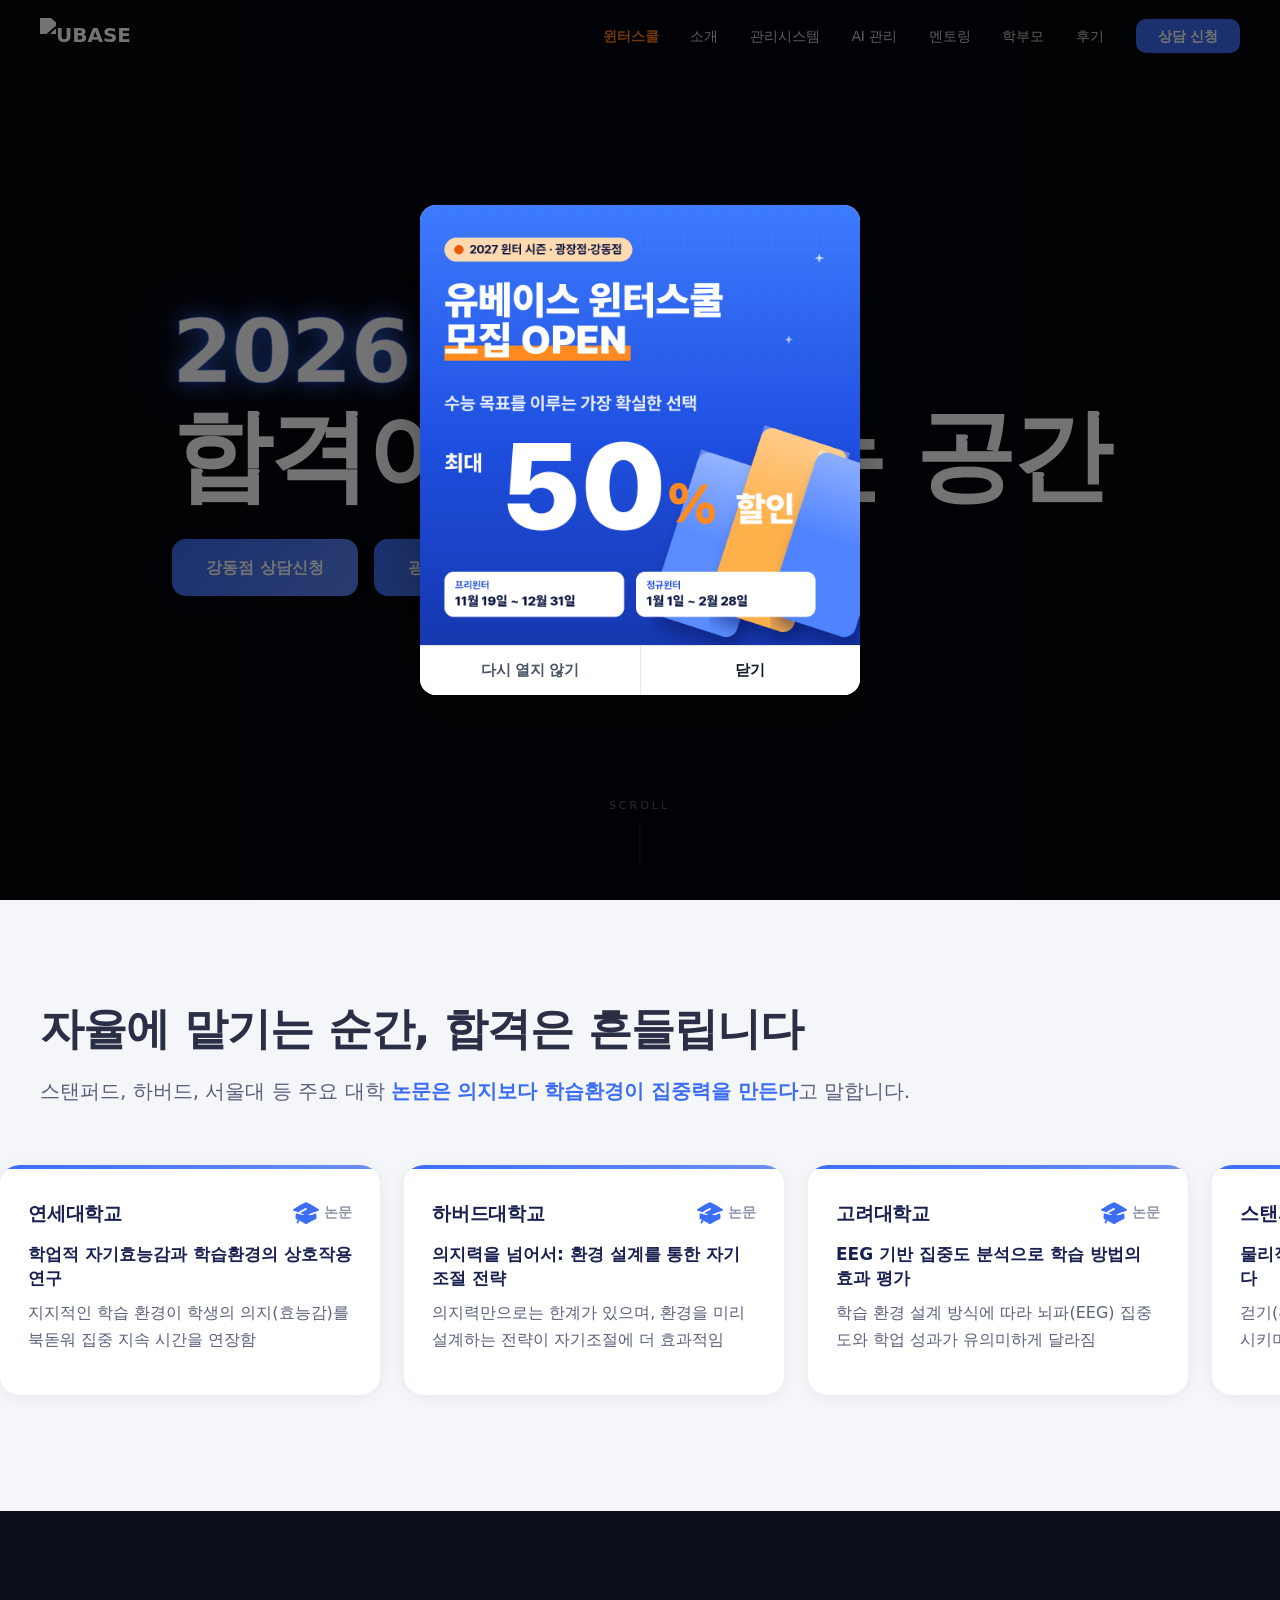
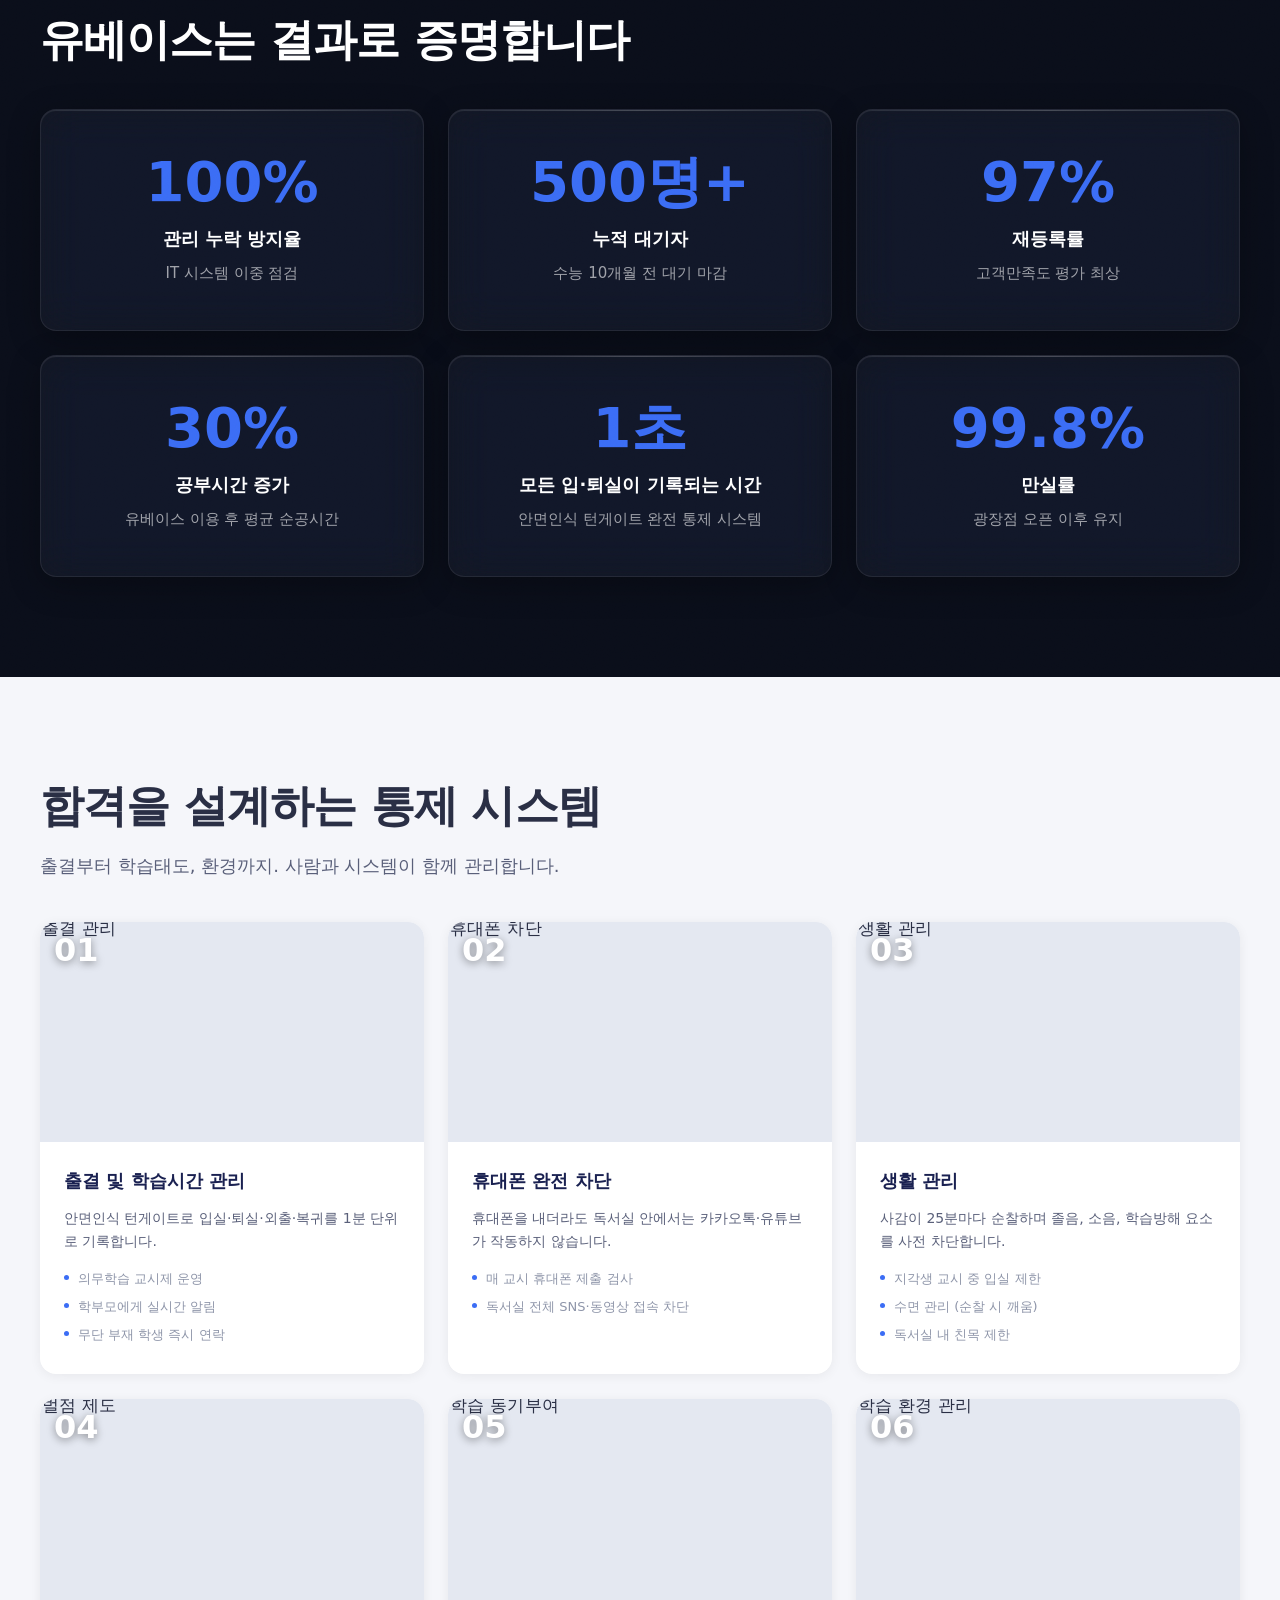
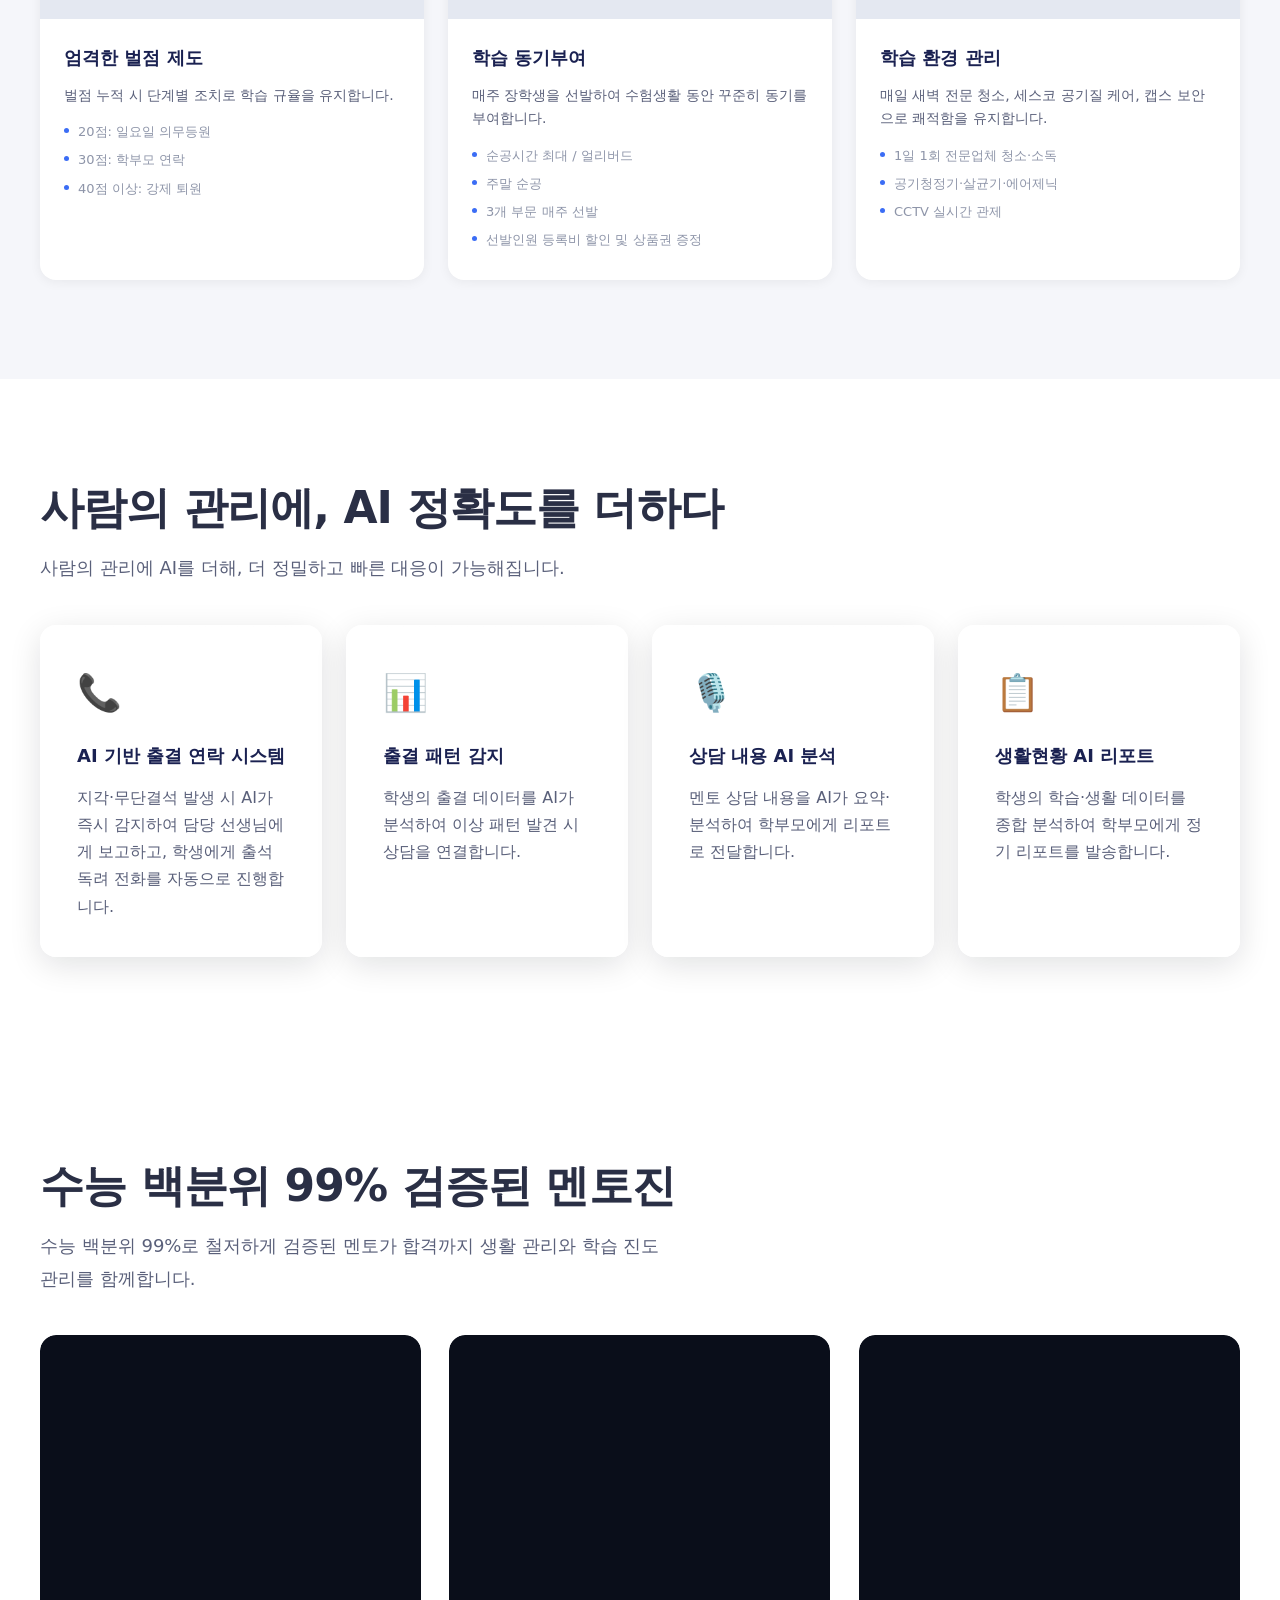
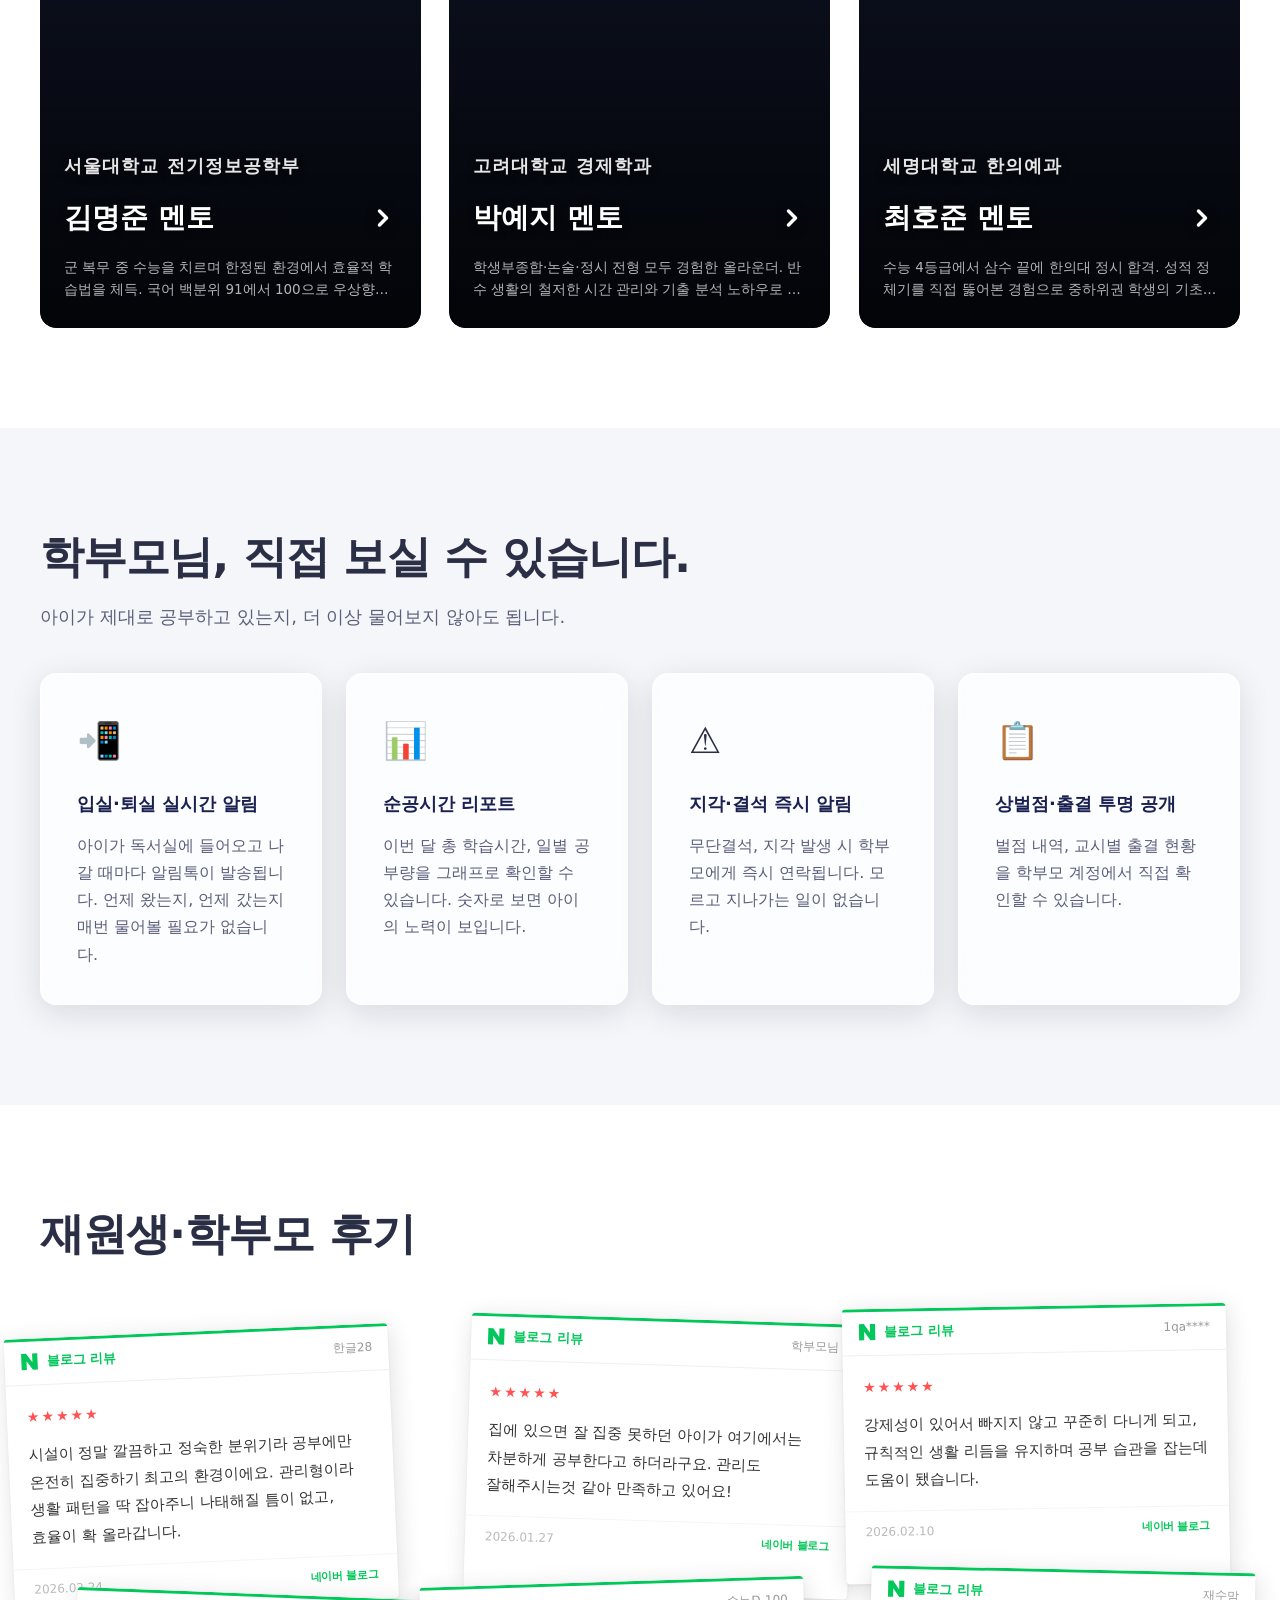
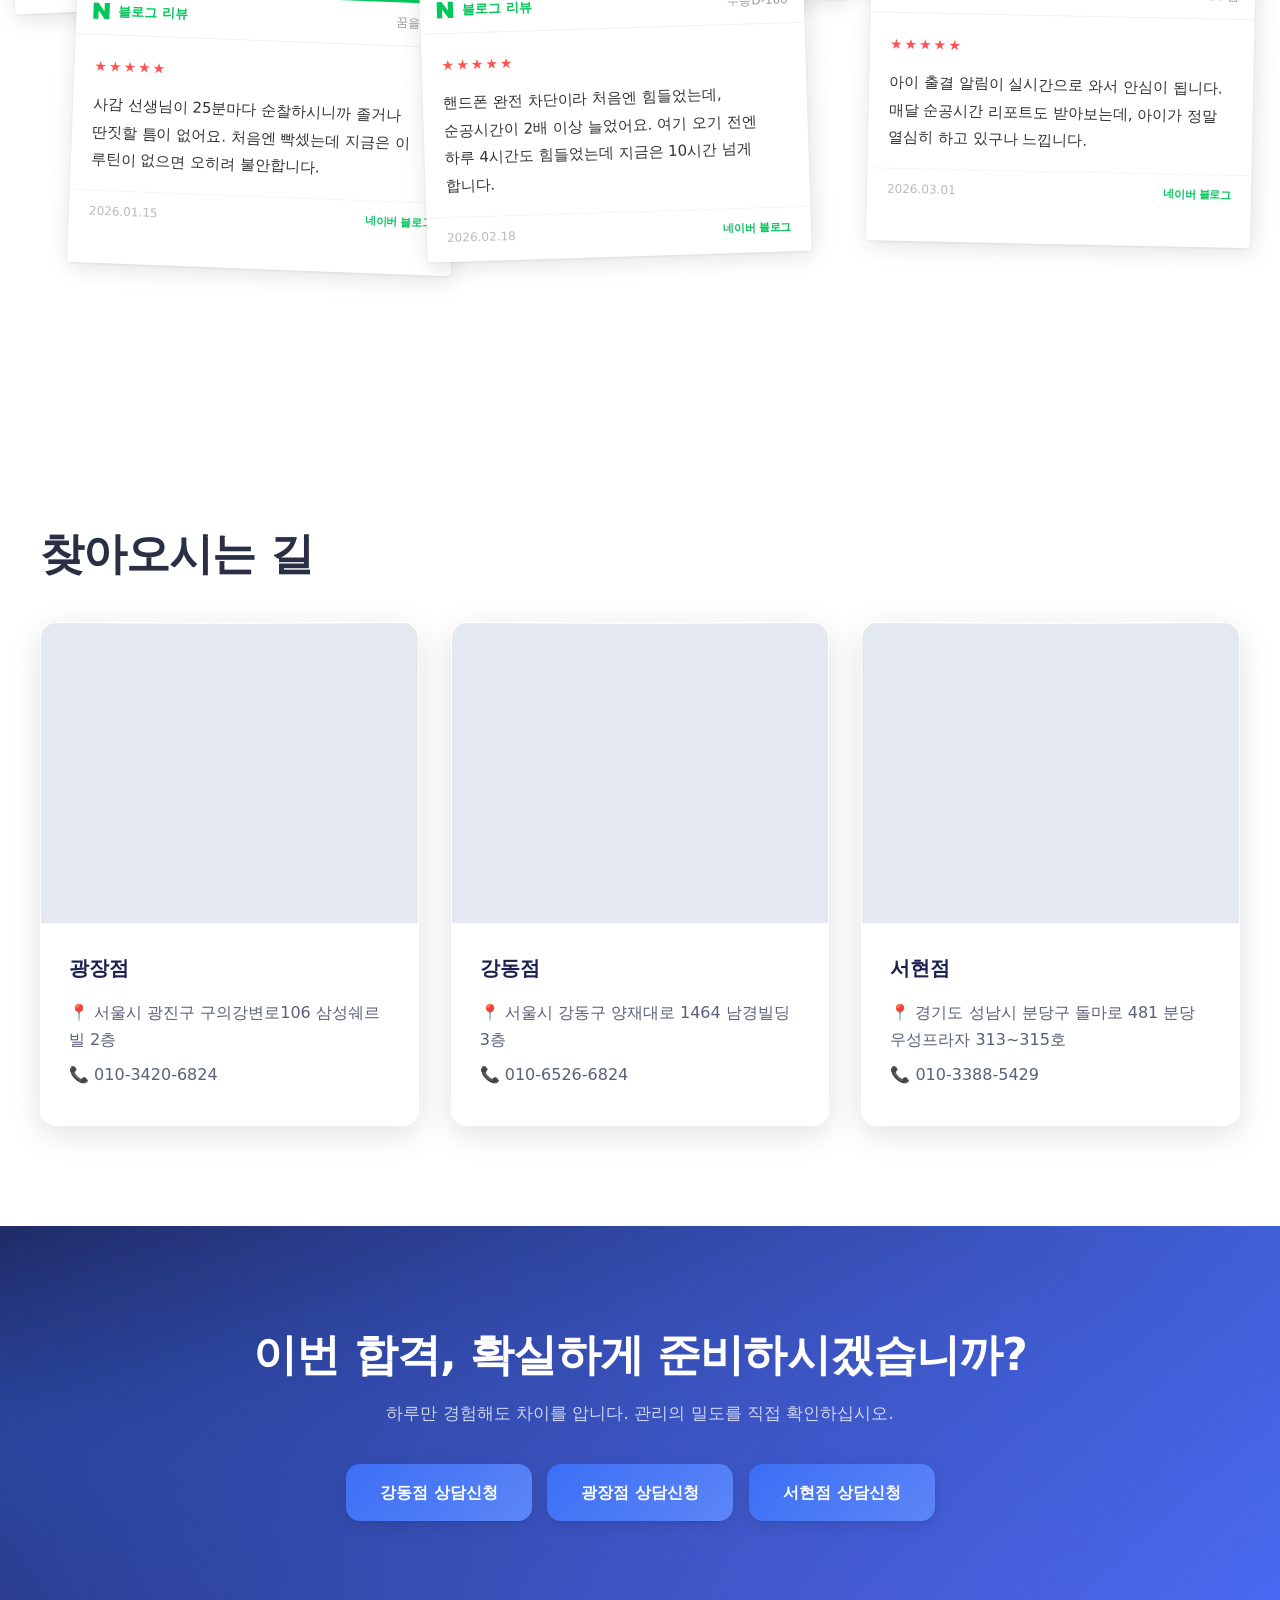
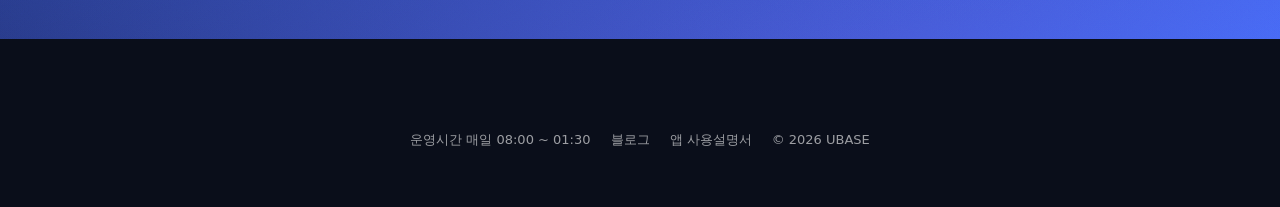
==== commit 1fcc7e84: "fix(contact): 메인 광장점 전화번호 010-3420-6824 로 정정 + Clarity 연결 WHY: 메인 찾아오시는 길의 광장점 번호(010-3420-8249)가 윈터" ====
--- a/index.html
+++ b/index.html
@@ -4,7 +4,7 @@
   <meta charset="UTF-8">
   <meta name="viewport" content="width=device-width, initial-scale=1.0">
   <title>유베이스 | 수험생 전문 관리형 독서실</title>
-  <script defer src="/analytics.js?v=20261023b"></script>
+  <script defer src="/analytics.js?v=20261023c"></script>
   <meta name="description" content="의지는 소모됩니다. 환경은 남습니다. 안면인식 출결, 휴대폰 제출 검사, IT 관리 시스템으로 철저하게 관리합니다.">
   <link rel="icon" type="image/svg+xml" href="favicon.svg">
   <link rel="stylesheet" as="style" crossorigin href="https://cdn.jsdelivr.net/gh/orioncactus/pretendard@v1.3.9/dist/web/variable/pretendardvariable-dynamic-subset.min.css" />
@@ -511,7 +511,7 @@
           <div class="location-info">
             <h3>광장점</h3>
             <p>📍 서울시 광진구 구의강변로106 삼성쉐르빌 2층</p>
-            <p>📞 <a href="tel:010-3420-8249">010-3420-8249</a></p>
+            <p>📞 <a href="tel:010-3420-6824">010-3420-6824</a></p>
           </div>
         </div>
         <div class="location-card glass-card">
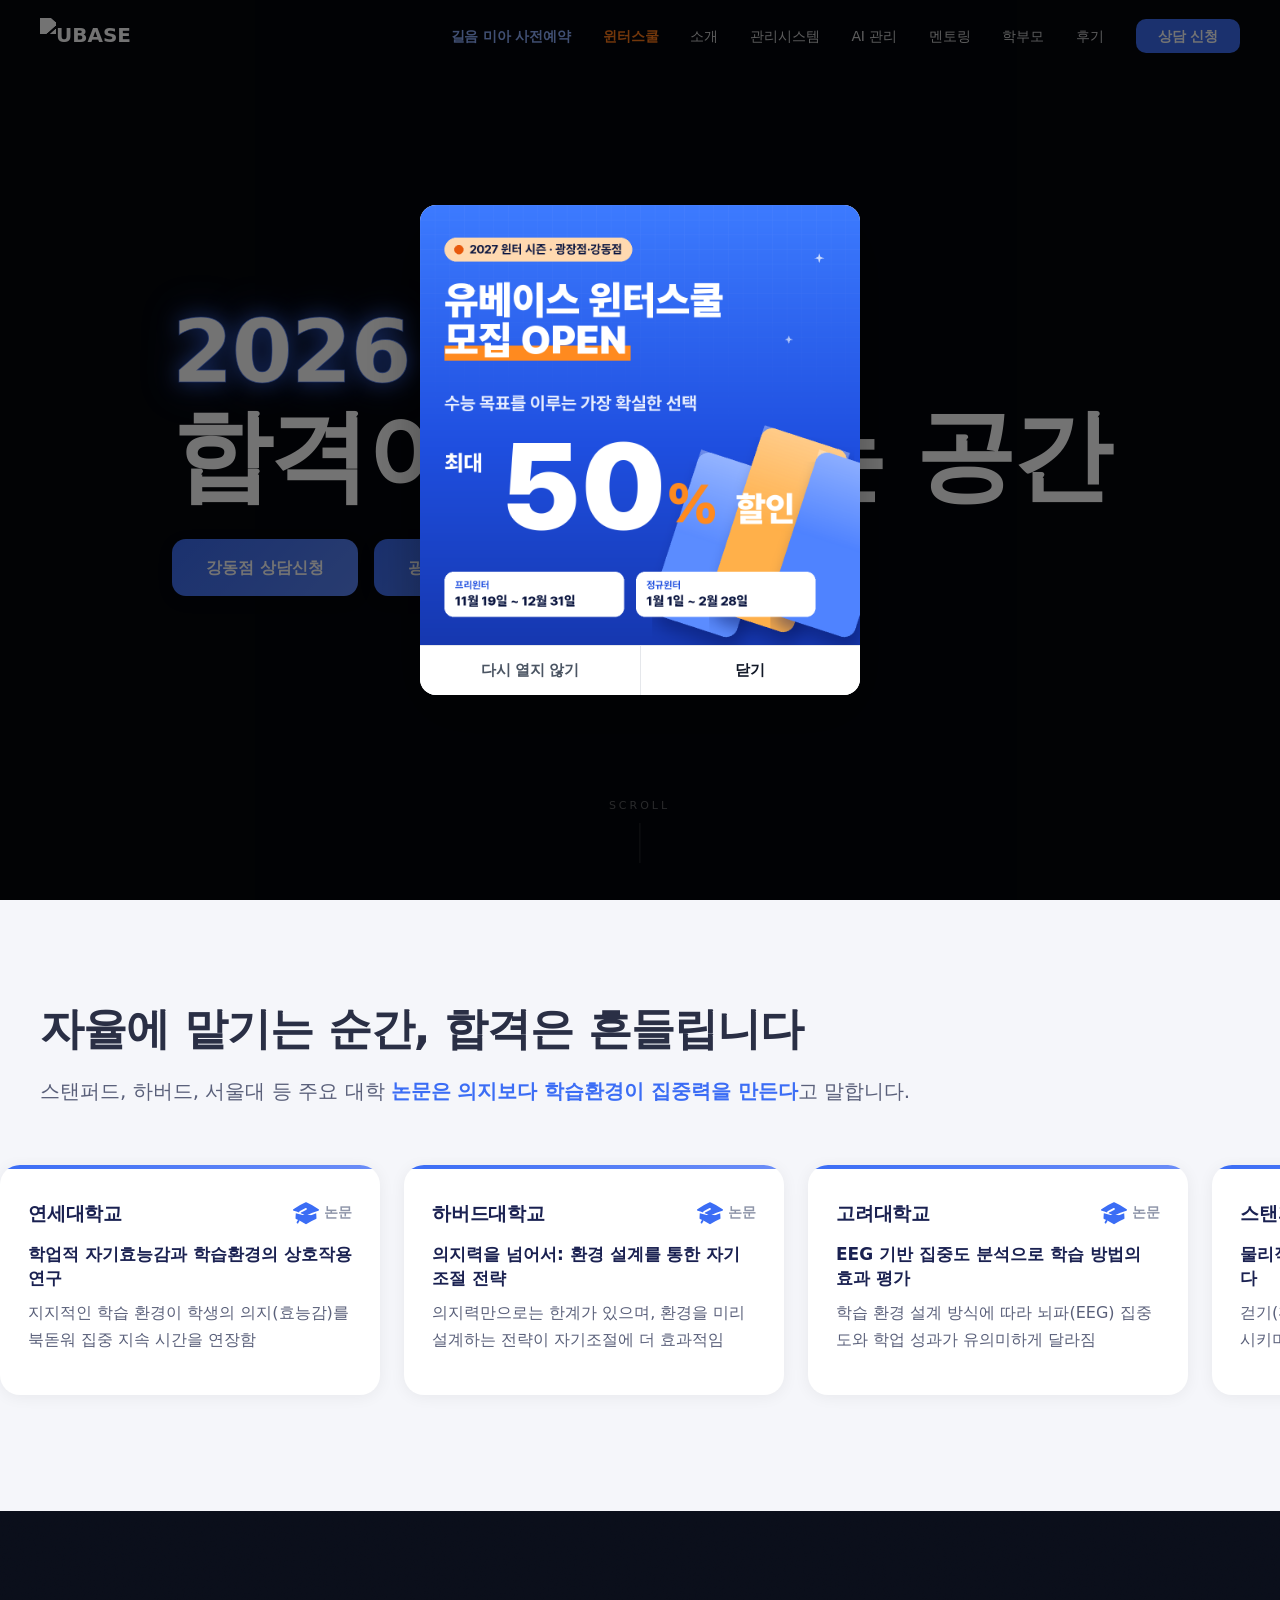
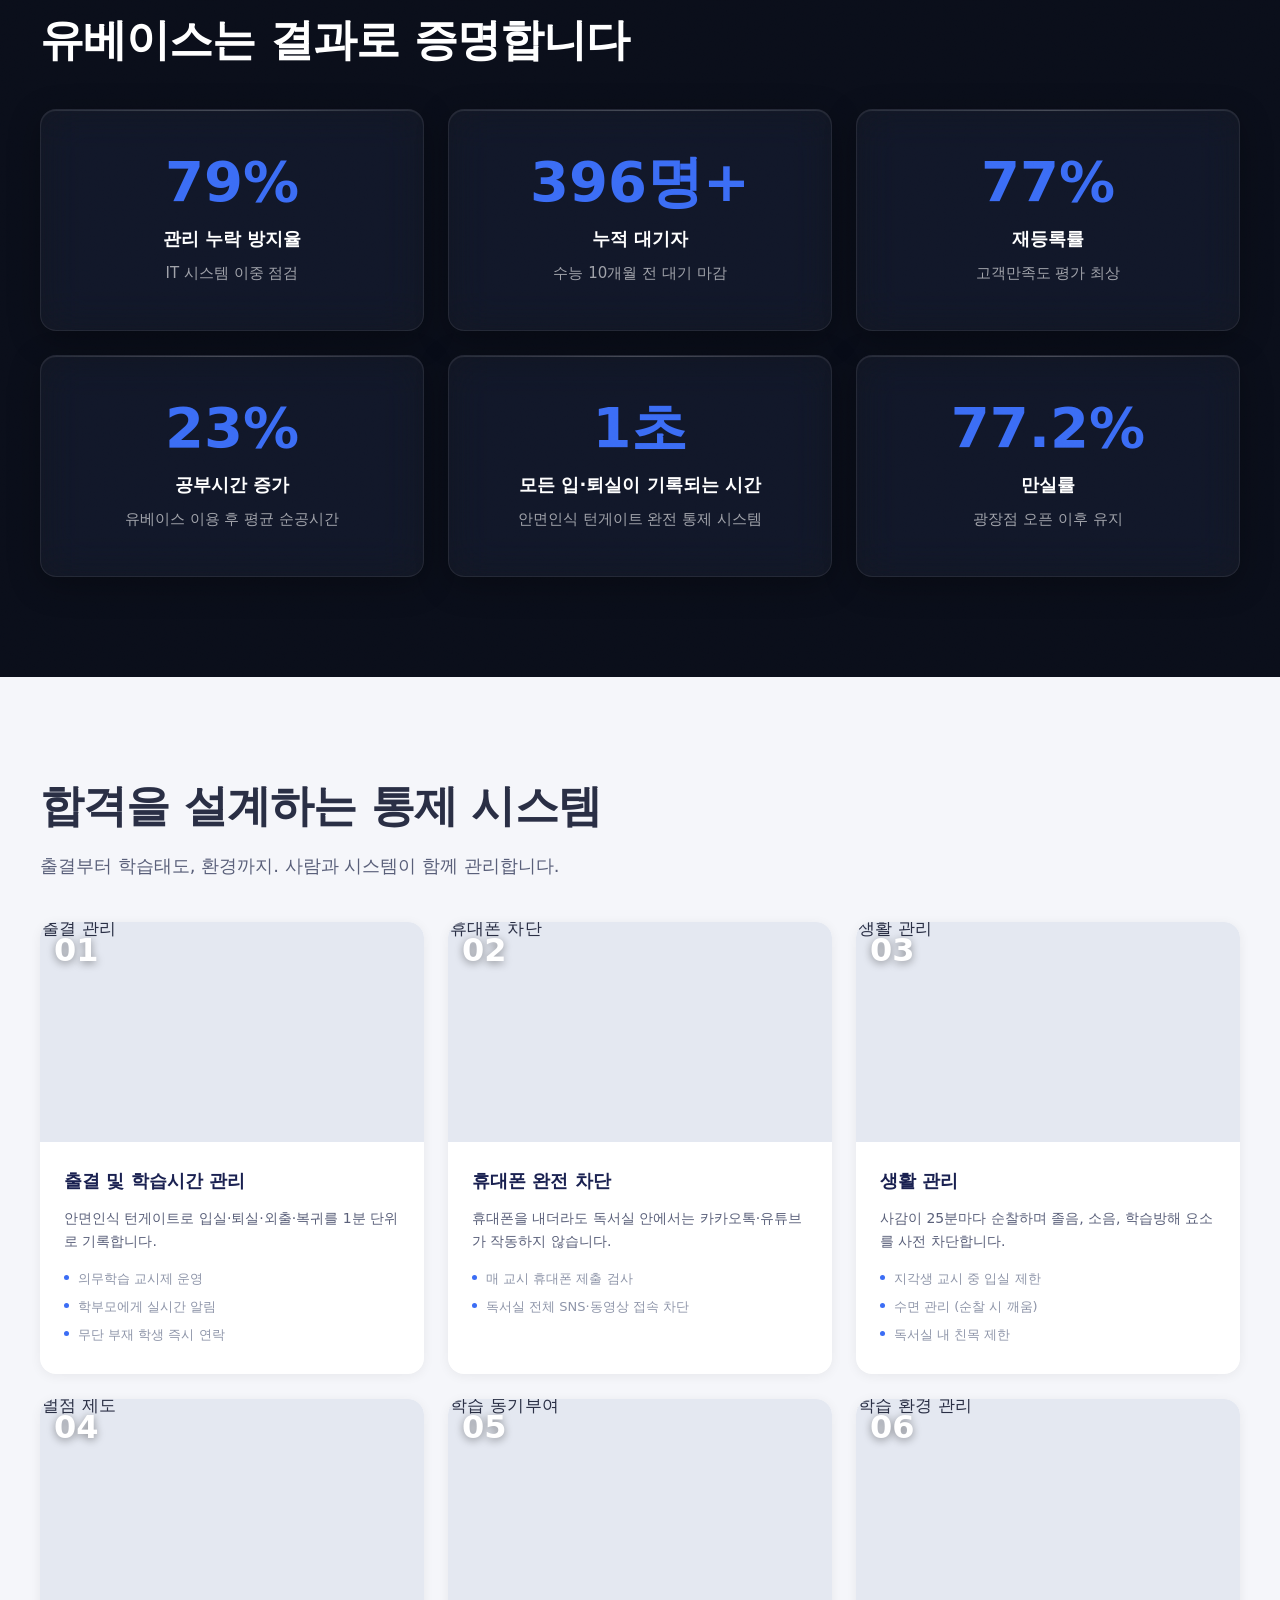
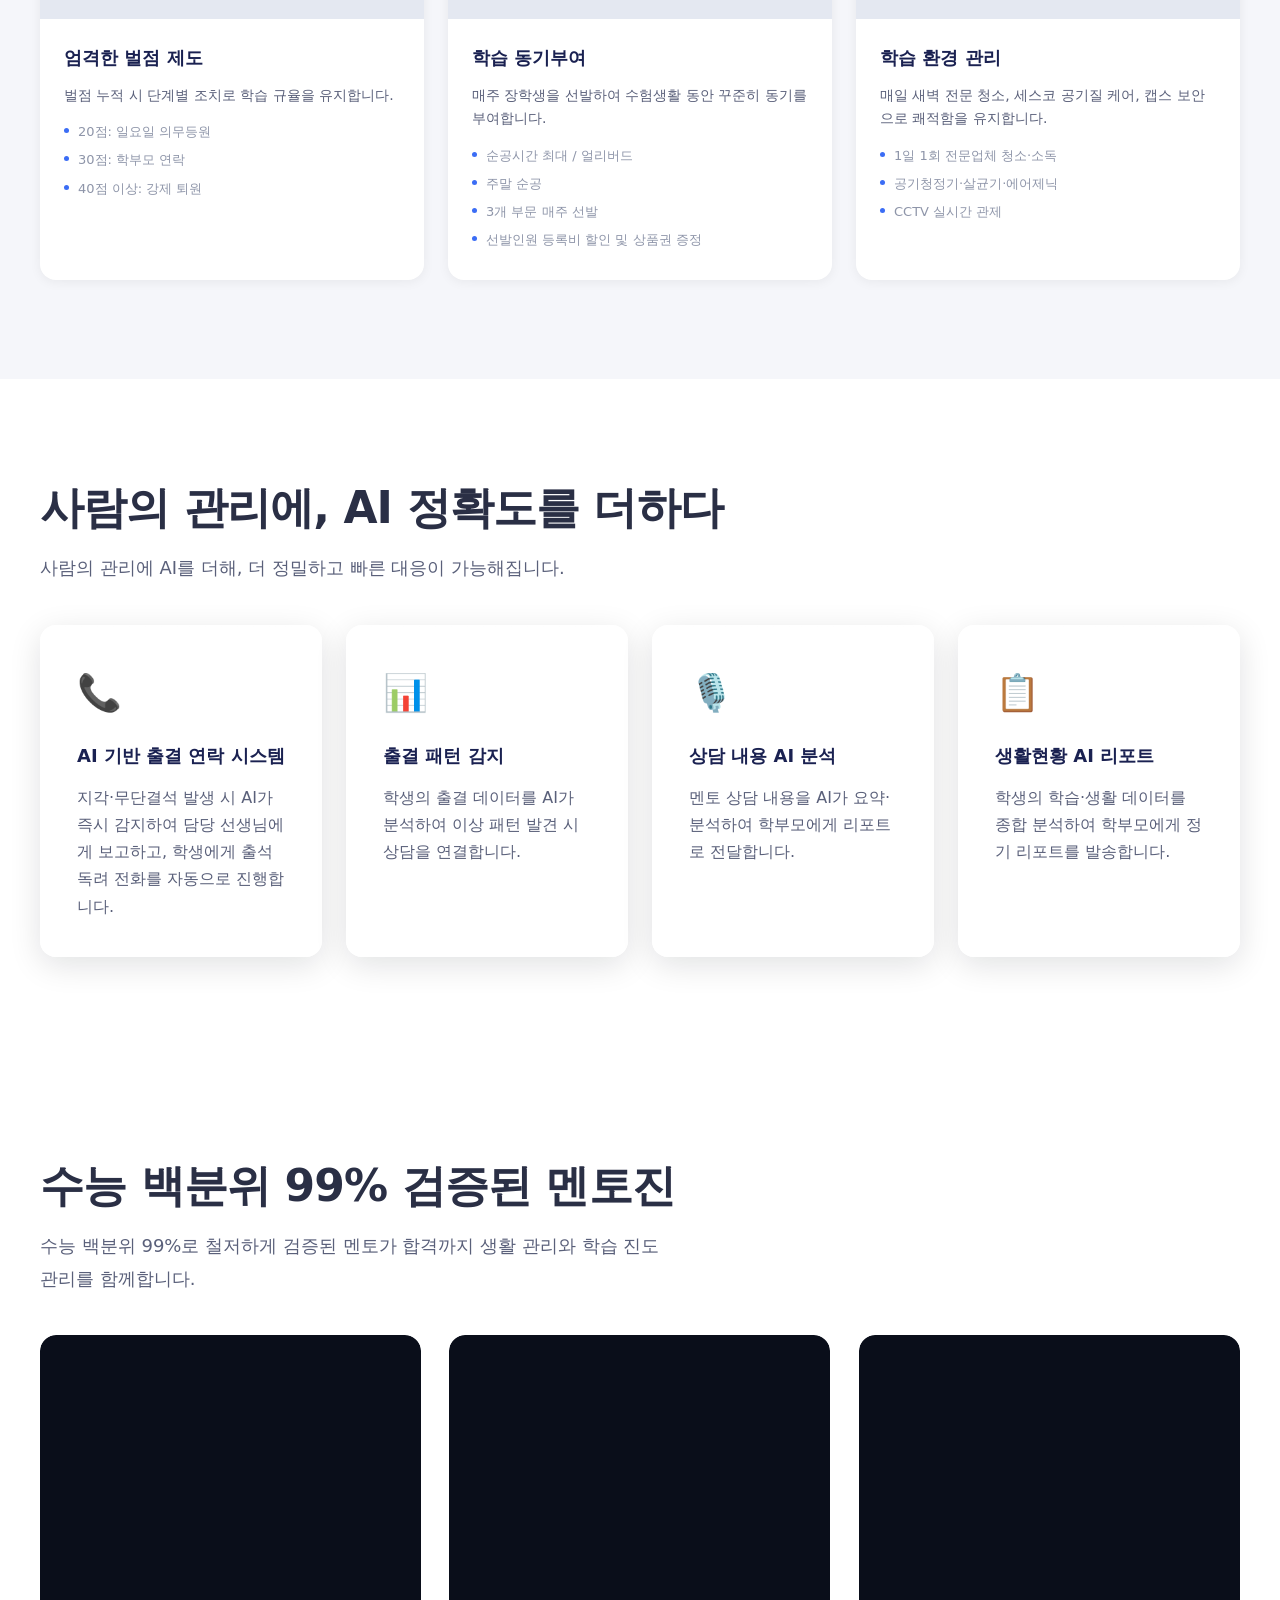
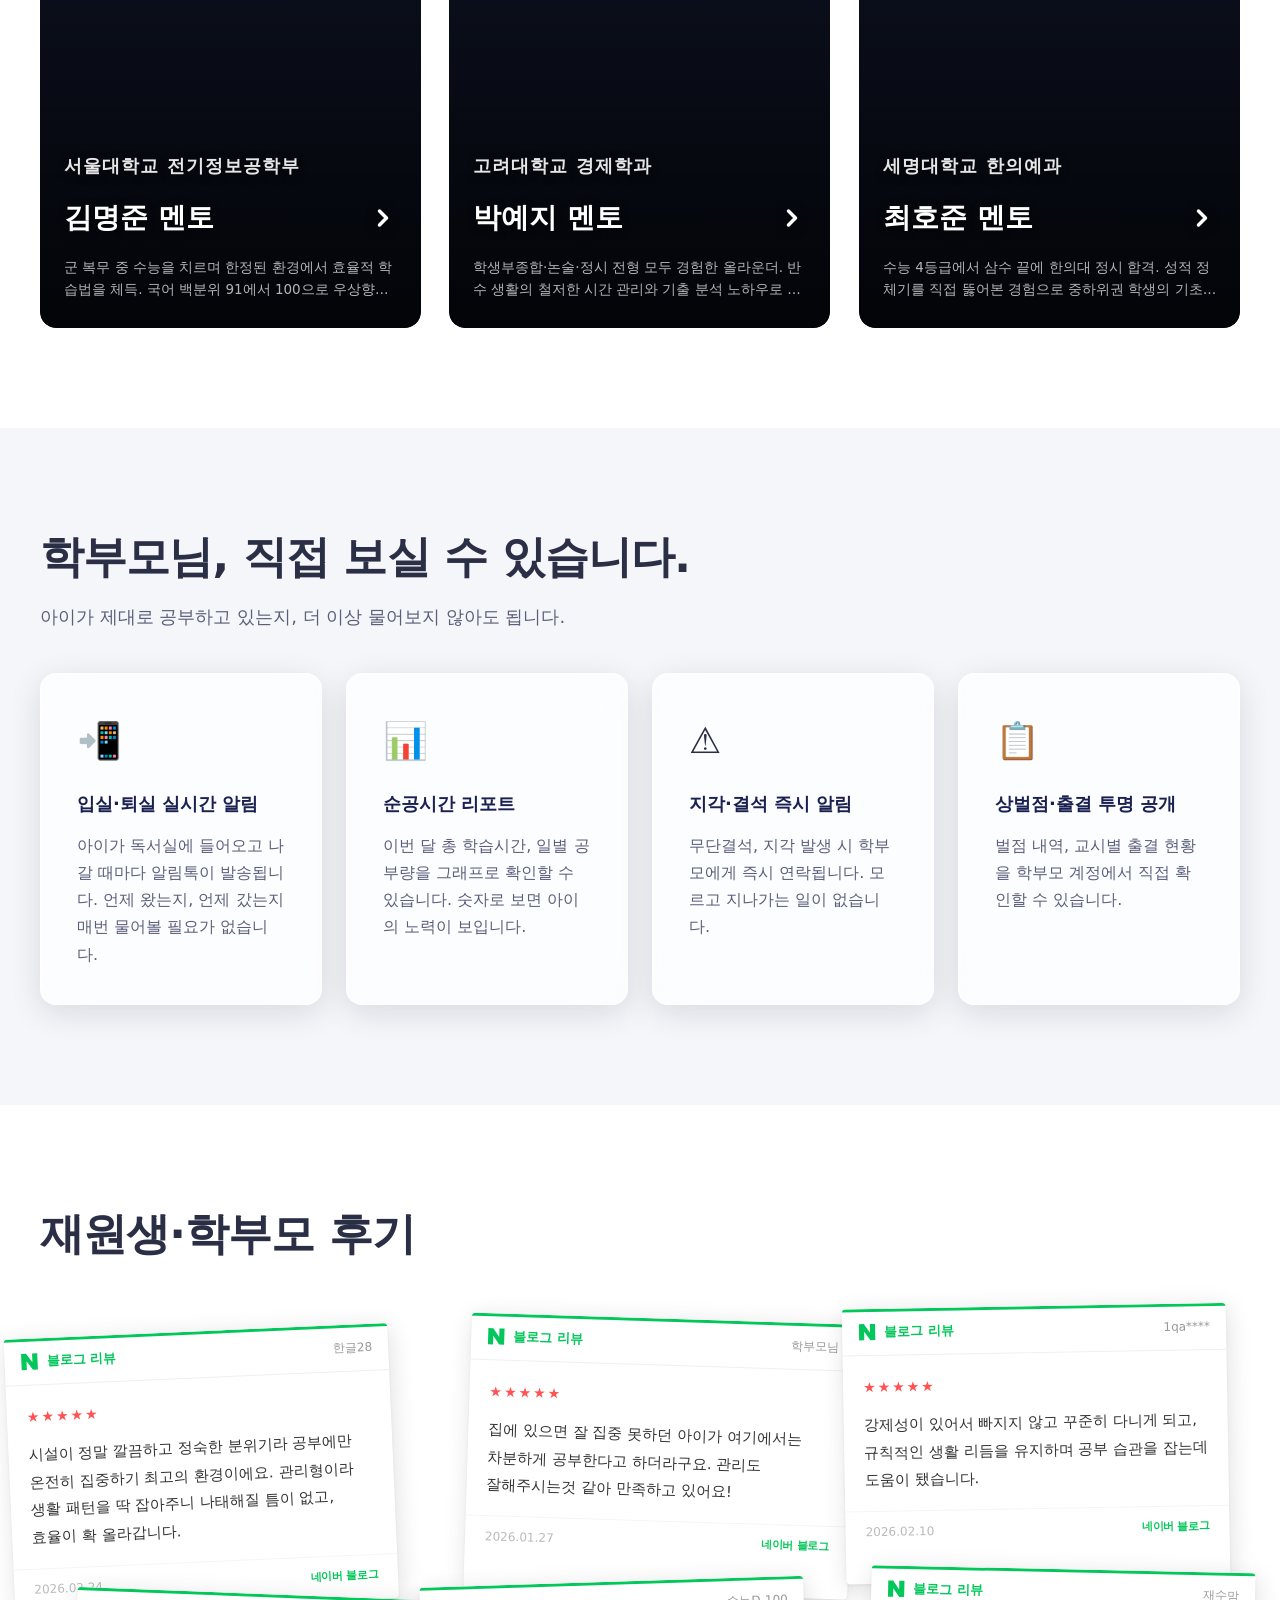
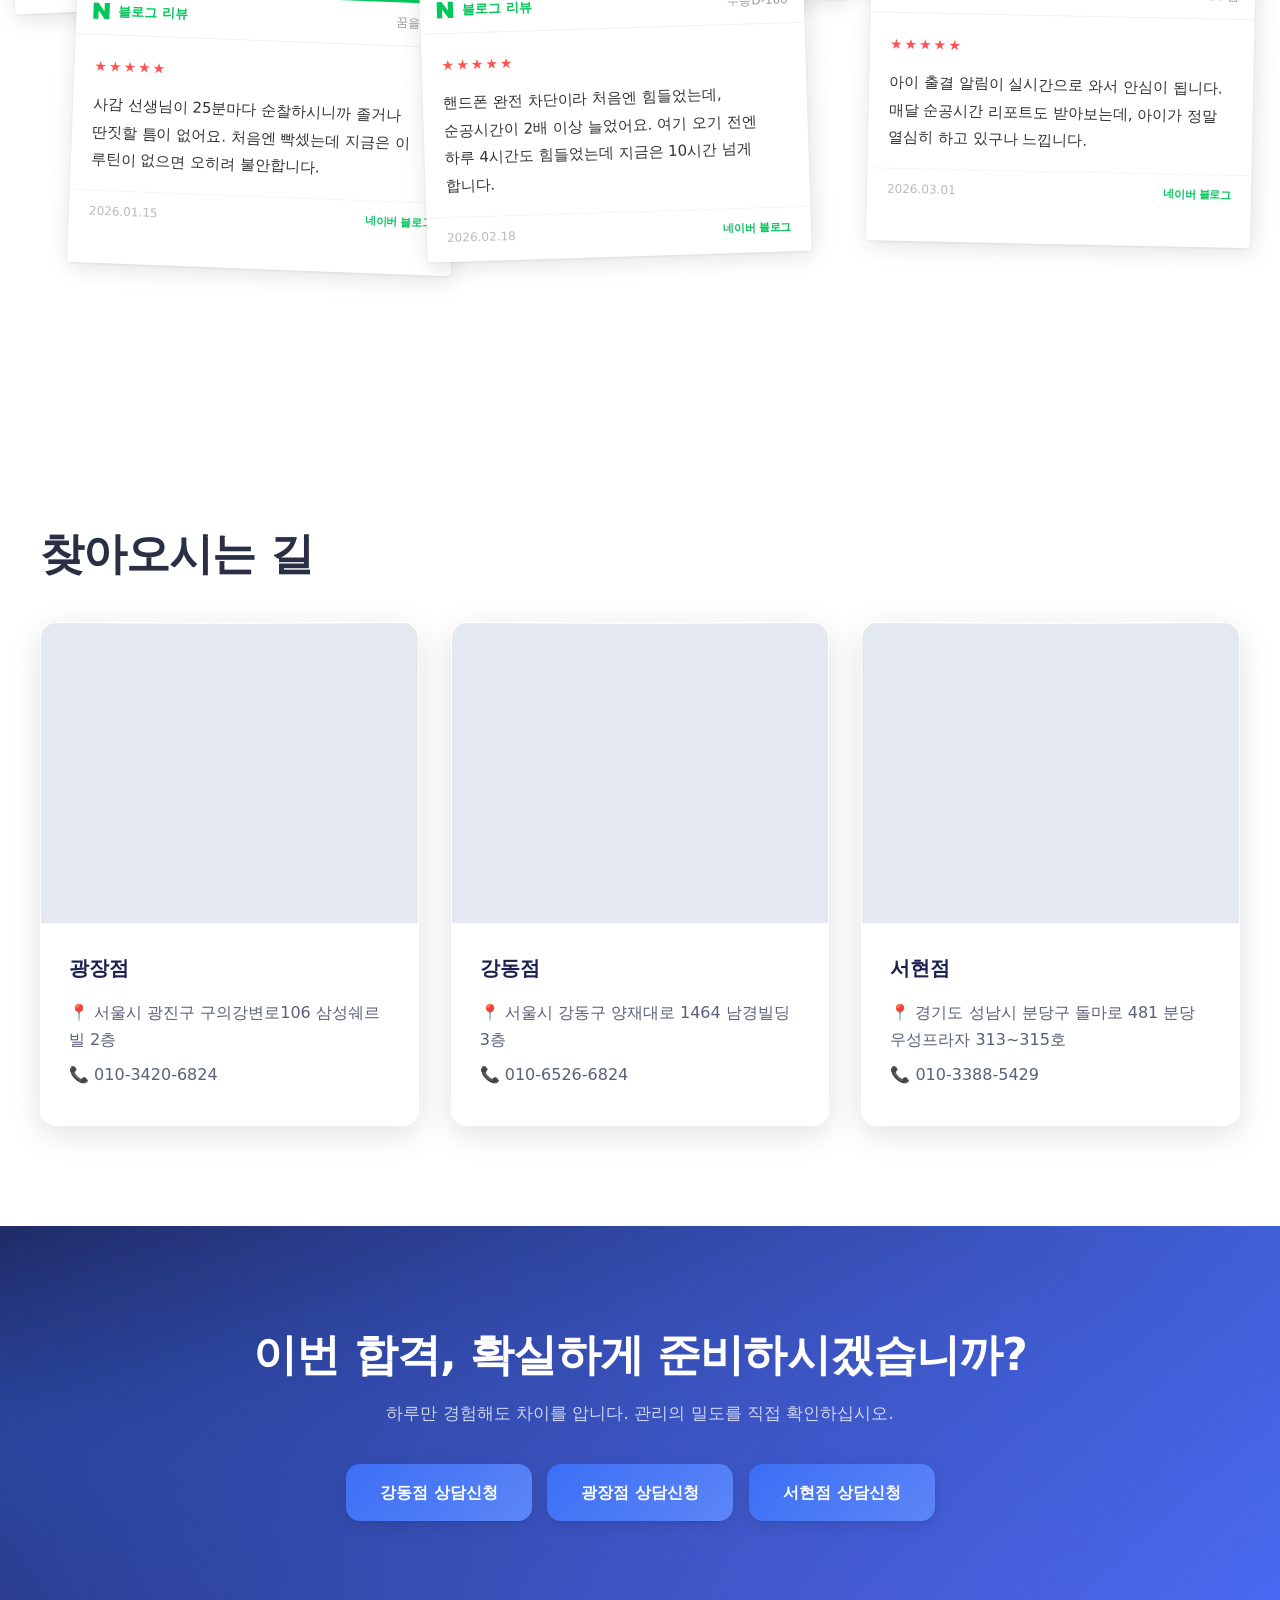
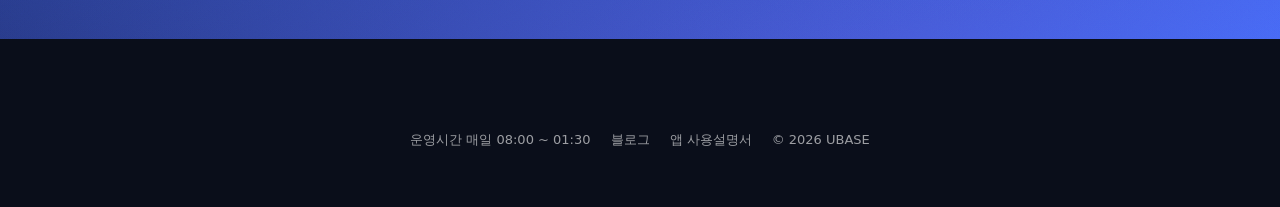
==== commit b3307c43: "feat(gileum): 길음미아점 사전예약 랜딩 추가 + 메인 메뉴 '길음 미아 사전예약' (윈터스쿨 왼쪽) 사용자 지시(10-28): 받은 길음미아점 랜딩을 홈페이지에 올리고 " ====
--- a/index.html
+++ b/index.html
@@ -8,7 +8,7 @@
   <meta name="description" content="의지는 소모됩니다. 환경은 남습니다. 안면인식 출결, 휴대폰 제출 검사, IT 관리 시스템으로 철저하게 관리합니다.">
   <link rel="icon" type="image/svg+xml" href="favicon.svg">
   <link rel="stylesheet" as="style" crossorigin href="https://cdn.jsdelivr.net/gh/orioncactus/pretendard@v1.3.9/dist/web/variable/pretendardvariable-dynamic-subset.min.css" />
-  <link rel="stylesheet" href="style.css?v=20261023a">
+  <link rel="stylesheet" href="style.css?v=20261028a">
   <script type="text/javascript" src="https://oapi.map.naver.com/openapi/v3/maps.js?ncpKeyId=89ft0plwk0&submodules=geocoder"></script>
 </head>
 <body>
@@ -20,6 +20,7 @@
         <img src="https://storage.googleapis.com/download.ubaseai.com/homepage/logo/logo.png" alt="UBASE" class="nav-logo-img">
       </a>
       <ul class="nav-links" id="navLinks">
+        <li><a href="/gileum.html" class="nav-gileum">길음 미아 사전예약</a></li>
         <li><a href="/winter/" class="nav-winter">윈터스쿨</a></li>
         <li><a href="#about">소개</a></li>
         <li><a href="#system">관리시스템</a></li>
@@ -30,11 +31,13 @@
         <li><a href="#reviews">후기</a></li>
         <li><a href="#contact" class="nav-cta">상담 신청</a></li>
       </ul>
+      <a href="/gileum.html" class="nav-gileum nav-gileum-m">길음 미아 사전예약</a>
       <a href="/winter/" class="nav-winter nav-winter-m">윈터스쿨</a>
     </div>
   </nav>
   <!-- MOBILE TAB BAR -->
   <div class="mob-tab-bar" id="mobTabBar">
+    <a href="/gileum.html" class="nav-gileum">길음 미아 사전예약</a>
     <a href="/winter/" class="nav-winter">윈터스쿨</a>
     <a href="#about">소개</a>
     <a href="#system">관리시스템</a>
--- a/style.css
+++ b/style.css
@@ -723,6 +723,12 @@
 .nav-winter-m{display:none!important;font-size:14px}
 @media(max-width:768px){.nav-winter-m{display:inline-block!important}}
 
+/* 길음 미아 사전예약 탭 (윈터스쿨 왼쪽). 어두운 첫 화면 위는 밝은 파랑, 흰 바탕에서는 기본 파랑 */
+.nav-links a.nav-gileum,.nav-gileum-m{color:#8fb0ff!important;font-weight:700!important}
+.nav.scrolled .nav-links a.nav-gileum,.nav.scrolled .nav-gileum-m,.mob-tab-bar a.nav-gileum{color:var(--accent)!important;font-weight:700!important}
+.nav-gileum-m{display:none!important;font-size:14px}
+@media(max-width:768px){.nav-gileum-m{display:inline-block!important;margin-left:auto;margin-right:14px}}
+
 /* 윈터스쿨 진입 팝업 */
 .winter-pop{position:fixed;inset:0;z-index:9990;background:rgba(0,0,0,.55);display:flex;align-items:center;justify-content:center;padding:20px}
 .winter-pop[hidden]{display:none}
